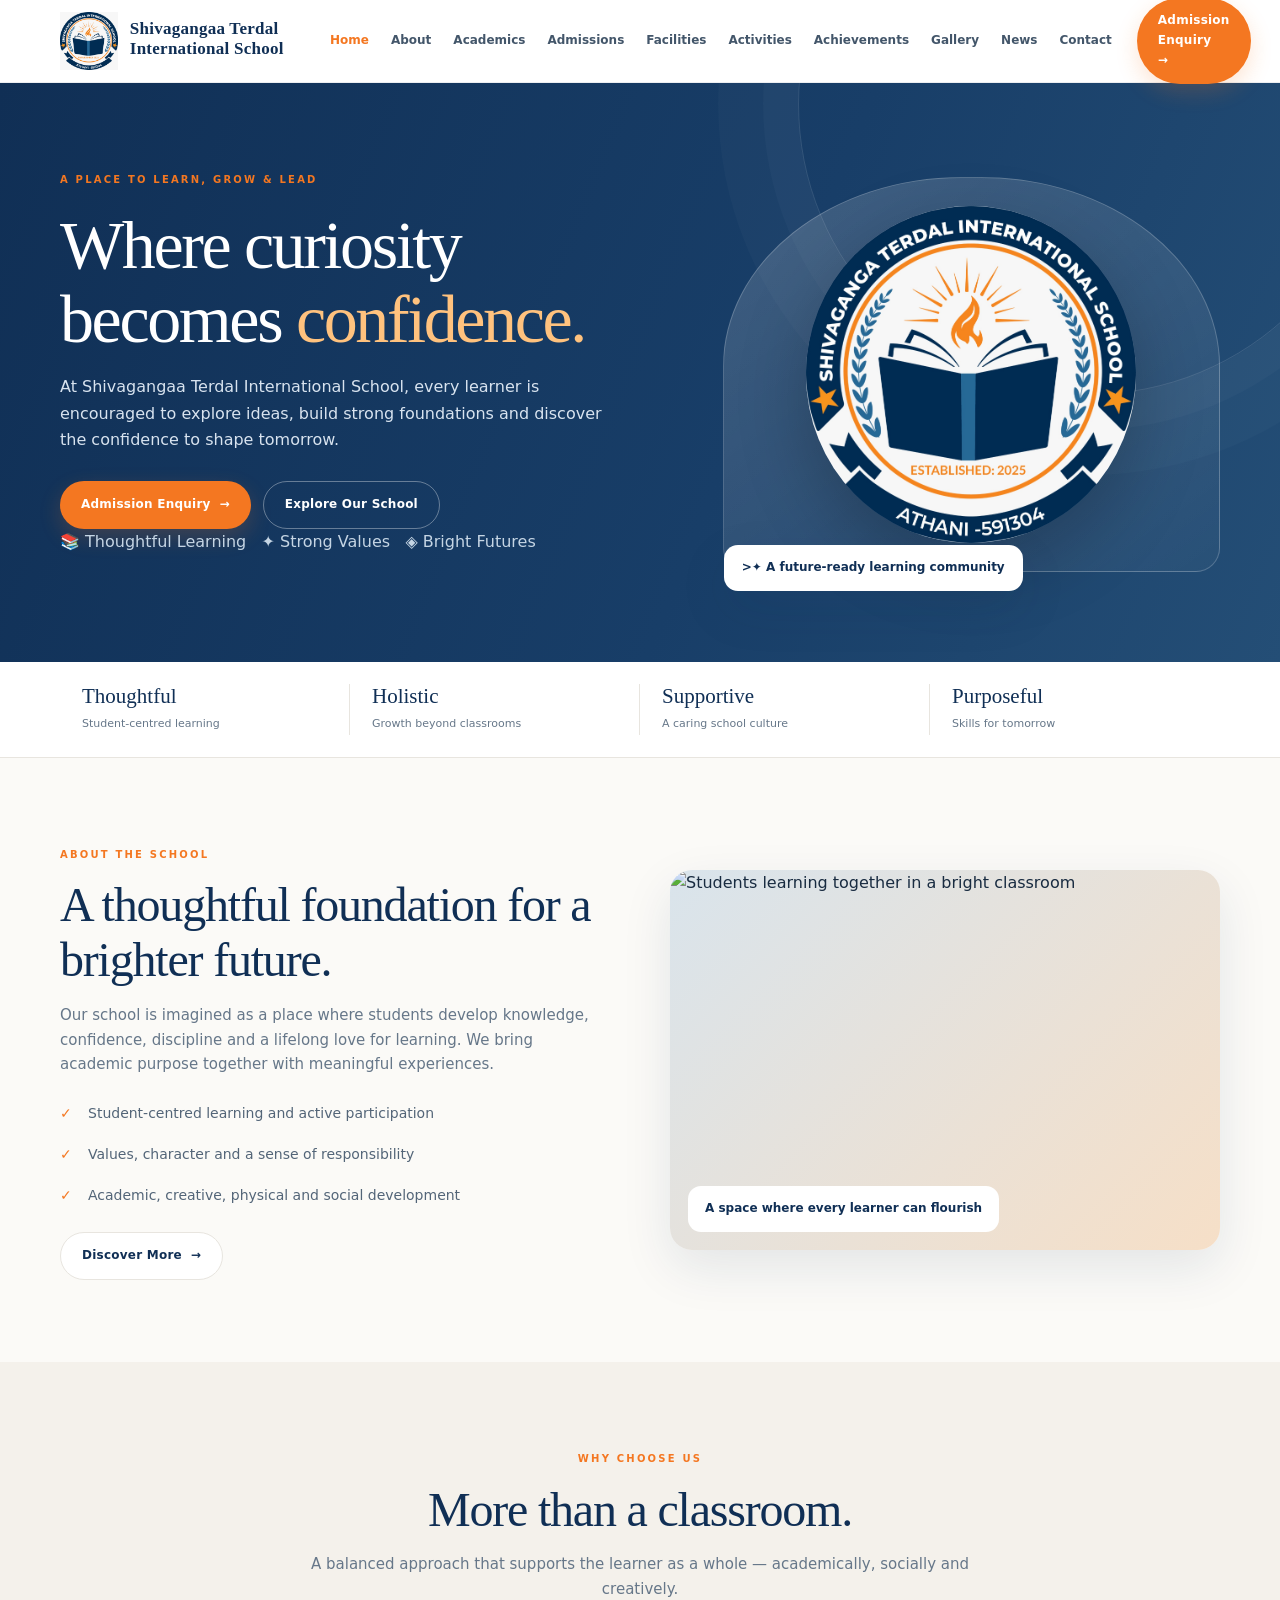
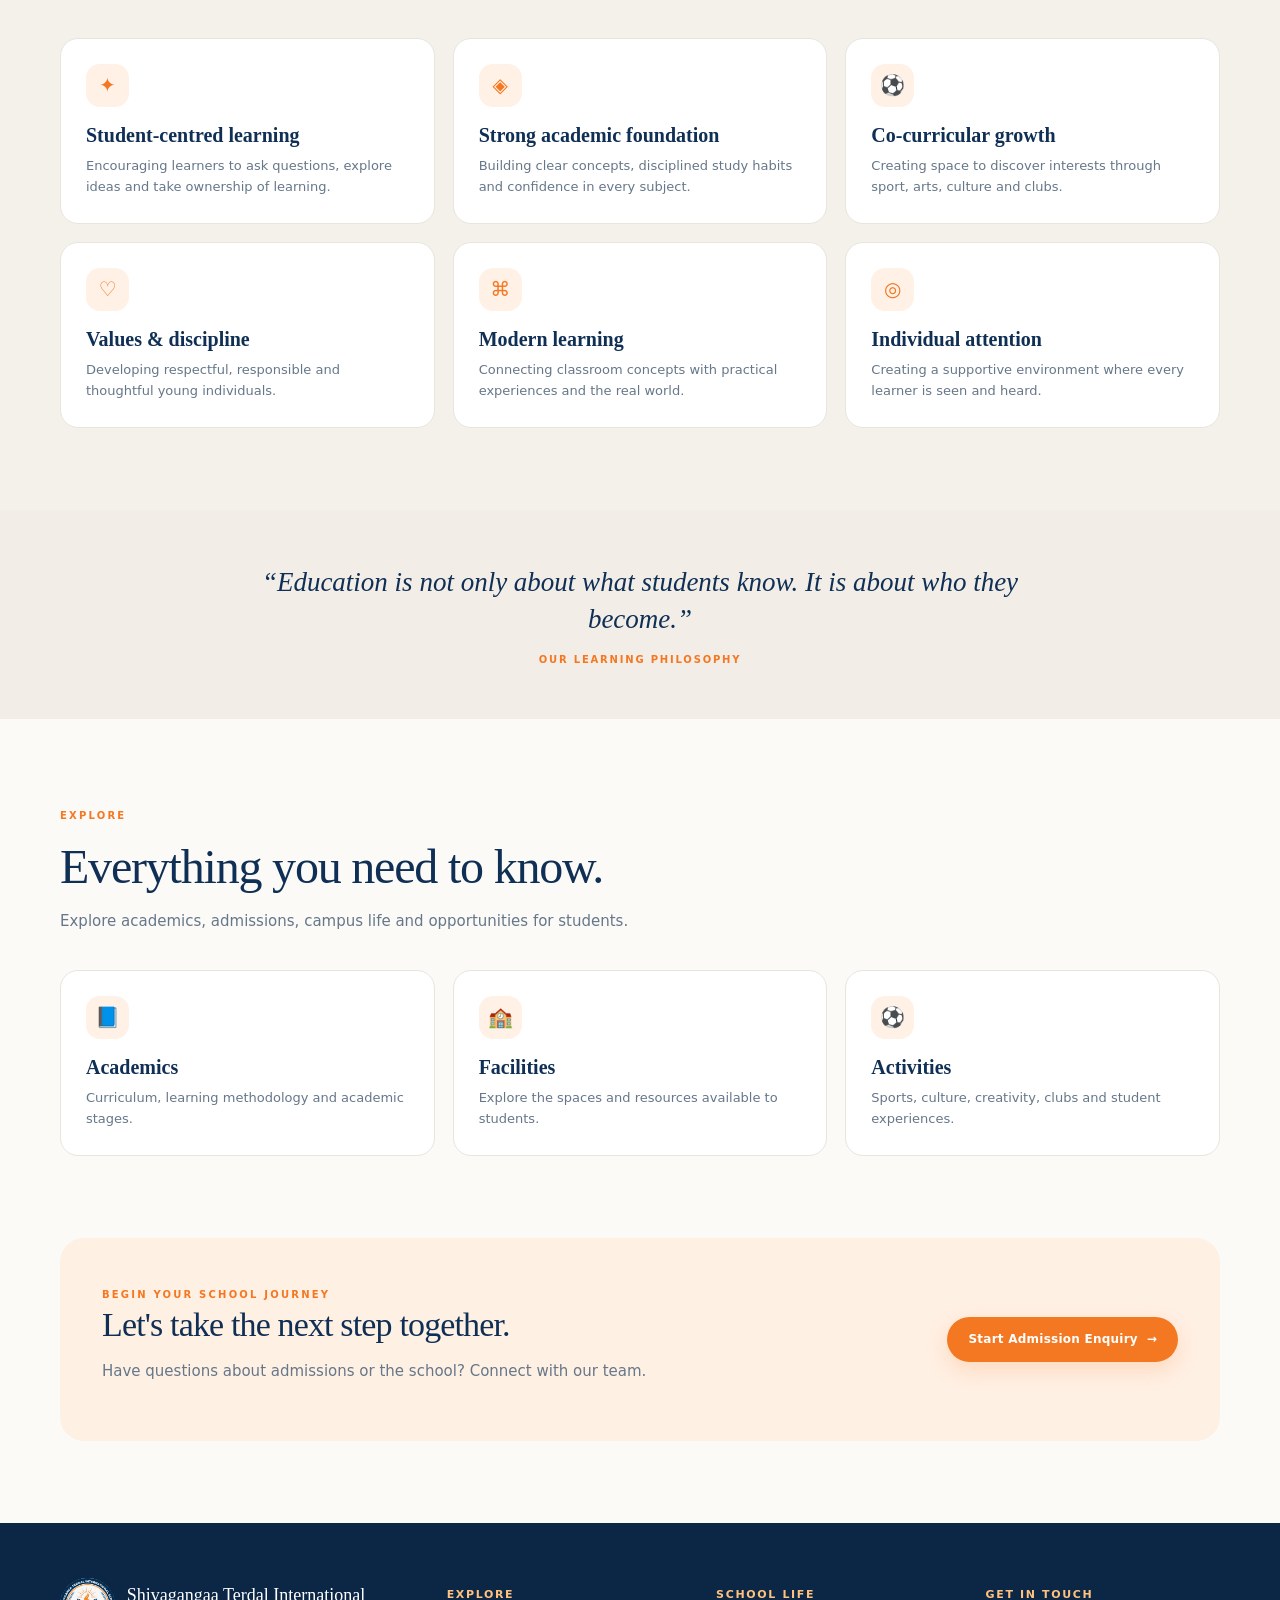
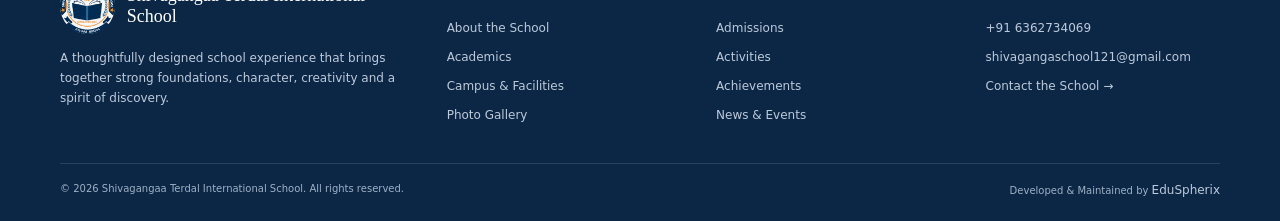
==== index.html @ 704d1383 "shivaganga terdal international school website" ====
<!doctype html>
<html lang="en">

<head>
    <meta charset="utf-8">
    <meta name="viewport" content="width=device-width, initial-scale=1">
    <meta name="theme-color" content="#102f55">
    <meta name="description"
        content="Discover Shivagangaa Terdal International School, a thoughtful learning community focused on academic foundations, values and holistic development.">
    <title>Home | Shivagangaa Terdal International School</title>
    <link rel="icon" href="assets/school-logo.png">
    <link rel="stylesheet" href="assets/styles.css">
</head>

<body>
    <div class="topbar">
        
    </div>
    <header class="site-header">
        <div class="container nav-wrap"><a class="brand" href="index.html"><img src="assets/school-logo.png"
                    alt="EduSpherix logo"><span><strong>Shivagangaa Terdal International School</strong><small></small></span></a><button class="menu-toggle" aria-label="Toggle navigation"
                aria-expanded="false">☰</button>
            <nav class="nav-links" aria-label="Main navigation"><a href="index.html">Home</a><a
                    href="about.html">About</a><a href="academics.html">Academics</a><a
                    href="admissions.html">Admissions</a><a href="facilities.html">Facilities</a><a
                    href="activities.html">Activities</a><a href="achievements.html">Achievements</a><a
                    href="gallery.html">Gallery</a><a href="news.html">News</a><a href="contact.html">Contact</a></nav>
            <a class="nav-cta" href="admissions.html">Admission Enquiry&nbsp; →</a>
        </div>
    </header>

    <main>
        <section class="hero">
            <div class="container hero-grid">
                <div><span class="eyebrow">A place to learn, grow & lead</span>
                    <h1>Where curiosity becomes <em>confidence.</em></h1>
                    <p>At Shivagangaa Terdal International School, every learner is encouraged to explore ideas, build strong
                        foundations and discover the confidence to shape tomorrow.</p>
                    <div class="hero-actions"><a class="btn" href="admissions.html">Admission Enquiry&nbsp; →</a><a
                            class="btn secondary" href="about.html">Explore Our School</a></div>
                    <p class="notice" style="color:#c5d5e4">📚 Thoughtful Learning &nbsp; ✦ Strong Values &nbsp; ◈
                        Bright Futures</p>
                </div>
                
                <div class="hero-visual"><img src="assets/school-logo.png"
                        alt="Shivagangaa Terdal International School emblem">
                    <div class="visual-tag"<small></small>>✦ A future-ready learning community</div>
                </div>
            </div>
        </section>
        <div class="trust-strip">
            <div class="container trust-grid">
                <div class="trust-item"><b>Thoughtful</b><span>Student-centred learning</span></div>
                <div class="trust-item"><b>Holistic</b><span>Growth beyond classrooms</span></div>
                <div class="trust-item"><b>Supportive</b><span>A caring school culture</span></div>
                <div class="trust-item"><b>Purposeful</b><span>Skills for tomorrow</span></div>
            </div>
        </div>
        <section class="section">
            <div class="container split">
                <div><span class="eyebrow">About the school</span>
                    <h2>A thoughtful foundation for a brighter future.</h2>
                    <p class="lead">Our school is imagined as a place where students develop knowledge, confidence,
                        discipline and a lifelong love for learning. We bring academic purpose together with meaningful
                        experiences.</p>
                    <ul class="list-check">
                        <li>Student-centred learning and active participation</li>
                        <li>Values, character and a sense of responsibility</li>
                        <li>Academic, creative, physical and social development</li>
                    </ul><a class="btn secondary" href="about.html">Discover More&nbsp; →</a>
                </div>
                <div class="photo-card"><img
                        src="https://images.unsplash.com/photo-1509062522246-3755977927d7?auto=format&fit=crop&w=1000&q=85"
                        alt="Students learning together in a bright classroom">
                    <div class="photo-caption">A space where every learner can flourish</div>
                </div>
            </div>
        </section>
        <section class="section" style="background:#f4f1eb">
            <div class="container">
                <div class="section-head center"><span class="eyebrow">Why choose us</span>
                    <h2>More than a classroom.</h2>
                    <p>A balanced approach that supports the learner as a whole — academically, socially and creatively.
                    </p>
                </div>
                <div class="feature-grid">
                    <article class="feature-card">
                        <div class="icon">✦</div>
                        <h3>Student-centred learning</h3>
                        <p>Encouraging learners to ask questions, explore ideas and take ownership of learning.</p>
                    </article>
                    <article class="feature-card">
                        <div class="icon">◈</div>
                        <h3>Strong academic foundation</h3>
                        <p>Building clear concepts, disciplined study habits and confidence in every subject.</p>
                    </article>
                    <article class="feature-card">
                        <div class="icon">⚽</div>
                        <h3>Co-curricular growth</h3>
                        <p>Creating space to discover interests through sport, arts, culture and clubs.</p>
                    </article>
                    <article class="feature-card">
                        <div class="icon">♡</div>
                        <h3>Values & discipline</h3>
                        <p>Developing respectful, responsible and thoughtful young individuals.</p>
                    </article>
                    <article class="feature-card">
                        <div class="icon">⌘</div>
                        <h3>Modern learning</h3>
                        <p>Connecting classroom concepts with practical experiences and the real world.</p>
                    </article>
                    <article class="feature-card">
                        <div class="icon">◎</div>
                        <h3>Individual attention</h3>
                        <p>Creating a supportive environment where every learner is seen and heard.</p>
                    </article>
                </div>
            </div>
        </section>
        <div class="quote-band">
            <blockquote>“Education is not only about what students know. It is about who they become.”</blockquote>
            <cite>Our learning philosophy</cite>
        </div>
        <section class="section">
            <div class="container">
                <div class="section-head"><span class="eyebrow">Explore</span>
                    <h2>Everything you need to know.</h2>
                    <p>Explore academics, admissions, campus life and opportunities for students.</p>
                </div>
                <div class="feature-grid"><a class="info-card" href="academics.html">
                        <div class="icon">📘</div>
                        <h3>Academics</h3>
                        <p>Curriculum, learning methodology and academic stages.</p>
                    </a><a class="info-card" href="facilities.html">
                        <div class="icon">🏫</div>
                        <h3>Facilities</h3>
                        <p>Explore the spaces and resources available to students.</p>
                    </a><a class="info-card" href="activities.html">
                        <div class="icon">⚽</div>
                        <h3>Activities</h3>
                        <p>Sports, culture, creativity, clubs and student experiences.</p>
                    </a></div>
            </div>
        </section>
        <section class="section" style="padding-top:0">
            <div class="container">
                <div class="cta-panel">
                    <div><span class="eyebrow">Begin your school journey</span>
                        <h2>Let's take the next step together.</h2>
                        <p class="lead">Have questions about admissions or the school? Connect with our team.</p>
                    </div><a class="btn" href="admissions.html">Start Admission Enquiry&nbsp; →</a>
                </div>
            </div>
        </section>
    </main>
    <footer class="site-footer">
        <div class="container">
            <div class="footer-grid">
                <div>
                    <div class="footer-brand"><img src="assets/school-logo.png" alt=""><strong>Shivagangaa Terdal International School</strong></div>
                    <p>A thoughtfully designed school experience that brings together strong foundations, character,
                        creativity and a spirit of discovery.</p>
                    
                </div>
                <div>
                    <h4>Explore</h4>
                    <div class="footer-links"><a href="about.html">About the School</a><a
                            href="academics.html">Academics</a><a href="facilities.html">Campus & Facilities</a><a
                            href="gallery.html">Photo Gallery</a></div>
                </div>
                <div>
                    <h4>School Life</h4>
                    <div class="footer-links"><a href="admissions.html">Admissions</a><a
                            href="activities.html">Activities</a><a href="achievements.html">Achievements</a><a
                            href="news.html">News & Events</a></div>
                </div>
                <div>
                    <h4>Get in Touch</h4>
                    <div class="footer-links"><a href="tel:6362734069">+91 6362734069</a><a
                            href="mailto:shivagangaschool121@gmail.com">shivagangaschool121@gmail.com</a><a href="contact.html">Contact the School →</a></div>
                </div>
            </div>
            <div class="copyright"><span>© <span data-year>2026</span> Shivagangaa Terdal International School. All rights
                    reserved.</span><span>
					        Developed &amp; Maintained by
					        <a href="https://eduspherix.co.in" target="_blank" class="text-decoration-none text-info fw-semibold">
					            EduSpherix
					        </a>
                        </span></div>
        </div>
    </footer><button class="back-top" aria-label="Back to top">↑</button>
    <script src="assets/script.js"></script>
</body>

</html>
---- assets/styles.css ----
:root {
    --navy: #102f55;
    --navy2: #183e68;
    --orange: #f47721;
    --gold: #e7b65d;
    --ink: #182b40;
    --muted: #667789;
    --paper: #fbfaf7;
    --line: #e8e5df;
    --white: #fff;
    --shadow: 0 18px 50px rgba(16, 47, 85, .10);
    --radius: 22px
}

* {
    box-sizing: border-box
}

html {
    scroll-behavior: smooth
}

body {
    margin: 0;
    color: var(--ink);
    font-family: Inter, ui-sans-serif, system-ui, -apple-system, "Segoe UI", sans-serif;
    background: var(--paper);
    line-height: 1.65
}

a {
    color: inherit;
    text-decoration: none
}

img {
    max-width: 100%;
    display: block
}

button,
input,
select,
textarea {
    font: inherit
}

.container {
    width: min(1160px, calc(100% - 44px));
    margin: auto
}

.topbar {
    background: var(--navy);
    color: #e9f1fa;
    font-size: 12px;
    letter-spacing: .04em
}

.topbar .container {
    display: flex;
    justify-content: space-between;
    gap: 15px;
    padding: 9px 0
}

.topbar a {
    color: #fff
}

.site-header {
    position: sticky;
    top: 0;
    z-index: 20;
    background: rgba(255, 255, 255, .96);
    backdrop-filter: blur(12px);
    border-bottom: 1px solid rgba(16, 47, 85, .08)
}

.nav-wrap {
    height: 82px;
    display: flex;
    align-items: center;
    justify-content: space-between;
    gap: 25px
}

.brand {
    display: flex;
    align-items: center;
    gap: 12px;
    min-width: 245px
}

.brand img {
    width: 59px;
    height: 59px;
    object-fit: contain
}

.brand strong {
    display: block;
    color: var(--navy);
    font-family: Georgia, serif;
    font-size: 17px;
    line-height: 1.15;
    letter-spacing: .015em
}

.brand small {
    display: block;
    color: var(--orange);
    font-size: 9px;
    font-weight: 800;
    letter-spacing: .19em;
    text-transform: uppercase;
    margin-top: 5px
}

.nav-links {
    display: flex;
    align-items: center;
    gap: 22px
}

.nav-links a {
    font-size: 12px;
    font-weight: 750;
    color: #43566a;
    transition: .2s
}

.nav-links a:hover,
.nav-links a.active {
    color: var(--orange)
}

.nav-cta,
.btn {
    display: inline-flex;
    align-items: center;
    justify-content: center;
    gap: 9px;
    border: 0;
    border-radius: 999px;
    padding: 13px 21px;
    background: var(--orange);
    color: #fff;
    font-weight: 800;
    font-size: 12px;
    letter-spacing: .02em;
    box-shadow: 0 8px 22px rgba(244, 119, 33, .2);
    transition: .2s;
    cursor: pointer
}

.nav-cta:hover,
.btn:hover {
    transform: translateY(-2px);
    background: #e86612
}

.btn.secondary {
    background: #fff;
    color: var(--navy);
    border: 1px solid var(--line);
    box-shadow: none
}

.menu-toggle {
    display: none;
    border: 1px solid var(--line);
    background: #fff;
    border-radius: 12px;
    padding: 9px 12px;
    color: var(--navy);
    font-size: 20px
}

.eyebrow {
    color: var(--orange);
    font-size: 10px;
    letter-spacing: .22em;
    text-transform: uppercase;
    font-weight: 900
}

.hero {
    position: relative;
    overflow: hidden;
    background: linear-gradient(112deg, #102f55 0%, #183e68 58%, #244e76 100%);
    color: #fff;
    padding: 82px 0 78px
}

.hero:before {
    content: "";
    position: absolute;
    width: 580px;
    height: 580px;
    border: 1px solid rgba(255, 255, 255, .12);
    border-radius: 50%;
    right: -100px;
    top: -270px;
    box-shadow: 0 0 0 35px rgba(255, 255, 255, .025), 0 0 0 80px rgba(255, 255, 255, .02)
}

.hero-grid {
    position: relative;
    display: grid;
    grid-template-columns: 1.1fr .9fr;
    align-items: center;
    gap: 55px
}

.hero h1 {
    font: 500 clamp(42px, 5.5vw, 68px)/1.08 Georgia, serif;
    letter-spacing: -.035em;
    margin: 18px 0
}

.hero h1 em {
    font-style: normal;
    color: #ffc27e
}

.hero p {
    max-width: 570px;
    color: #d8e3ef;
    font-size: 16px;
    margin: 0 0 28px
}

.hero-actions {
    display: flex;
    gap: 12px;
    flex-wrap: wrap
}

.hero .btn.secondary {
    background: transparent;
    border-color: rgba(255, 255, 255, .35);
    color: #fff
}

.hero-visual {
    position: relative;
    min-height: 370px;
    border: 1px solid rgba(255, 255, 255, .2);
    border-radius: 48% 48% 24px 24px;
    background: linear-gradient(145deg, rgba(255, 255, 255, .18), rgba(255, 255, 255, .03));
    display: flex;
    align-items: center;
    justify-content: center;
    padding: 28px
}

.hero-visual img {
    width: min(78%, 330px);
    border-radius: 50%;
    box-shadow: 0 25px 70px rgba(0, 0, 0, .22)
}

.visual-tag {
    position: absolute;
    bottom: -20px;
    left: -0px;
    background: #fff;
    color: var(--navy);
    border-radius: 14px;
    padding: 13px 18px;
    box-shadow: var(--shadow);
    font-size: 12px;
    font-weight: 800
}

.trust-strip {
    background: #fff;
    border-bottom: 1px solid var(--line)
}

.trust-grid {
    display: grid;
    grid-template-columns: repeat(4, 1fr);
    padding: 22px 0
}

.trust-item {
    padding: 0 22px;
    border-right: 1px solid var(--line)
}

.trust-item:last-child {
    border: 0
}

.trust-item b {
    display: block;
    color: var(--navy);
    font: 500 21px Georgia, serif
}

.trust-item span {
    font-size: 11px;
    color: var(--muted)
}

section.section {
    padding: 82px 0
}

.section-head {
    max-width: 700px;
    margin-bottom: 36px
}

.section-head.center {
    text-align: center;
    margin-left: auto;
    margin-right: auto
}

.section h2,
.page-hero h1 {
    font: 500 clamp(32px, 4vw, 48px)/1.14 Georgia, serif;
    color: var(--navy);
    letter-spacing: -.025em;
    margin: 12px 0
}

.section-head p,
.lead {
    color: var(--muted);
    font-size: 15px
}

.split {
    display: grid;
    grid-template-columns: 1fr 1fr;
    gap: 60px;
    align-items: center
}

.photo-card {
    min-height: 380px;
    border-radius: var(--radius);
    overflow: hidden;
    position: relative;
    background: linear-gradient(135deg, #d9e4ec, #f6dfc7);
    box-shadow: var(--shadow)
}

.photo-card img {
    width: 100%;
    height: 100%;
    min-height: 380px;
    object-fit: cover
}

.photo-caption {
    position: absolute;
    bottom: 18px;
    left: 18px;
    background: #fff;
    padding: 13px 17px;
    border-radius: 13px;
    color: var(--navy);
    font-size: 12px;
    font-weight: 800
}

.feature-grid {
    display: grid;
    grid-template-columns: repeat(3, 1fr);
    gap: 18px
}

.feature-card,
.info-card,
.news-card {
    background: #fff;
    border: 1px solid var(--line);
    border-radius: 18px;
    padding: 25px;
    transition: .25s
}

.feature-card:hover,
.info-card:hover,
.news-card:hover {
    transform: translateY(-4px);
    box-shadow: var(--shadow)
}

.icon {
    width: 43px;
    height: 43px;
    border-radius: 14px;
    background: #fff1e6;
    color: var(--orange);
    display: grid;
    place-items: center;
    font-size: 20px;
    margin-bottom: 17px
}

.feature-card h3,
.info-card h3,
.news-card h3 {
    font: 600 20px Georgia, serif;
    color: var(--navy);
    margin: 0 0 8px
}

.feature-card p,
.info-card p,
.news-card p {
    font-size: 13px;
    color: var(--muted);
    margin: 0
}

.quote-band {
    background: #f2eee7;
    padding: 54px 0;
    text-align: center
}

.quote-band blockquote {
    max-width: 800px;
    margin: 0 auto;
    color: var(--navy);
    font: italic 27px/1.4 Georgia, serif
}

.quote-band cite {
    display: block;
    margin-top: 15px;
    color: var(--orange);
    font: 800 10px system-ui;
    letter-spacing: .18em;
    text-transform: uppercase
}

.page-hero {
    background: linear-gradient(115deg, #102f55, #244e76);
    color: #fff;
    padding: 66px 0
}

.page-hero h1 {
    color: #fff;
    font-size: 48px
}

.page-hero p {
    max-width: 680px;
    color: #d9e4ef;
    margin: 12px 0 0
}

.breadcrumbs {
    font-size: 11px;
    color: #f8bd86;
    letter-spacing: .1em;
    text-transform: uppercase;
    font-weight: 800
}

.two-col {
    display: grid;
    grid-template-columns: 1fr 1fr;
    gap: 30px
}

.list-check {
    padding: 0;
    list-style: none
}

.list-check li {
    padding: 9px 0 9px 28px;
    position: relative;
    color: #536578;
    font-size: 14px
}

.list-check li:before {
    content: "✓";
    position: absolute;
    left: 0;
    color: var(--orange);
    font-weight: 900
}

.stats {
    background: var(--navy);
    color: #fff;
    padding: 40px 0
}

.stats-grid {
    display: grid;
    grid-template-columns: repeat(4, 1fr);
    text-align: center
}

.stat strong {
    font: 500 36px Georgia, serif;
    color: #ffc27e;
    display: block
}

.stat span {
    font-size: 11px;
    color: #d5e1ed
}

.timeline {
    border-left: 2px solid #f2c69f;
    padding-left: 25px
}

.timeline article {
    position: relative;
    margin: 0 0 26px
}

.timeline article:before {
    content: "";
    position: absolute;
    left: -33px;
    top: 7px;
    width: 14px;
    height: 14px;
    border-radius: 50%;
    background: var(--orange);
    border: 3px solid #fff
}

.gallery-grid {
    display: grid;
    grid-template-columns: repeat(3, 1fr);
    gap: 16px
}

.gallery-item {
    height: 225px;
    border-radius: 16px;
    overflow: hidden;
    background: #e5ebef;
    position: relative
}

.gallery-item img {
    width: 100%;
    height: 100%;
    object-fit: cover;
    transition: .4s
}

.gallery-item:hover img {
    transform: scale(1.06)
}

.gallery-item span {
    position: absolute;
    bottom: 0;
    left: 0;
    right: 0;
    padding: 35px 15px 13px;
    color: #fff;
    font-size: 12px;
    font-weight: 800;
    background: linear-gradient(transparent, rgba(5, 25, 45, .75))
}

.filters {
    display: flex;
    gap: 8px;
    flex-wrap: wrap;
    margin: 0 0 25px
}

.filter-btn {
    border: 1px solid var(--line);
    background: #fff;
    color: var(--muted);
    padding: 8px 16px;
    border-radius: 30px;
    font-size: 11px;
    font-weight: 800;
    cursor: pointer
}

.filter-btn.active {
    background: var(--navy);
    color: #fff;
    border-color: var(--navy)
}

.form-card {
    background: #fff;
    border: 1px solid var(--line);
    border-radius: 20px;
    padding: 30px;
    box-shadow: var(--shadow)
}

.form-grid {
    display: grid;
    grid-template-columns: 1fr 1fr;
    gap: 15px
}

.field {
    display: flex;
    flex-direction: column;
    gap: 6px
}

.field.full {
    grid-column: 1/-1
}

.field label {
    font-size: 11px;
    font-weight: 800;
    color: var(--navy)
}

.field input,
.field select,
.field textarea {
    width: 100%;
    border: 1px solid #dfe4e8;
    border-radius: 10px;
    padding: 12px 13px;
    background: #fff;
    color: var(--ink);
    outline: none
}

.field input:focus,
.field select:focus,
.field textarea:focus {
    border-color: var(--orange);
    box-shadow: 0 0 0 3px rgba(244, 119, 33, .1)
}

.contact-list {
    display: grid;
    gap: 17px
}

.contact-line {
    display: flex;
    gap: 14px;
    align-items: flex-start
}

.contact-line .icon {
    flex: none;
    margin: 0
}

.contact-line b {
    display: block;
    color: var(--navy);
    font-size: 13px
}

.contact-line span {
    font-size: 13px;
    color: var(--muted)
}

.faq details {
    background: #fff;
    border: 1px solid var(--line);
    border-radius: 13px;
    padding: 17px 20px;
    margin-bottom: 10px
}

.faq summary {
    cursor: pointer;
    color: var(--navy);
    font-weight: 800;
    font-size: 13px
}

.faq details p {
    color: var(--muted);
    font-size: 13px
}

.cta-panel {
    background: #fff0e4;
    border-radius: 24px;
    padding: 42px;
    display: flex;
    align-items: center;
    justify-content: space-between;
    gap: 25px
}

.cta-panel h2 {
    margin: 0;
    color: var(--navy);
    font: 500 34px Georgia, serif
}

.site-footer {
    background: #0c2746;
    color: #d5e0ec;
    padding: 55px 0 20px
}

.footer-grid {
    display: grid;
    grid-template-columns: 1.5fr 1fr 1fr 1fr;
    gap: 35px
}

.footer-brand {
    display: flex;
    align-items: center;
    gap: 12px;
    margin-bottom: 15px
}

.footer-brand img {
    width: 56px;
    height: 56px;
    border-radius: 50%
}

.footer-brand strong {
    font: 500 18px Georgia, serif;
    color: #fff
}

.site-footer p,
.site-footer a {
    font-size: 12px;
    color: #bdcada
}

.site-footer h4 {
    font-size: 11px;
    letter-spacing: .15em;
    text-transform: uppercase;
    color: #ffc27e;
    margin: 8px 0 15px
}

.footer-links {
    display: grid;
    gap: 9px
}

.copyright {
    border-top: 1px solid rgba(255, 255, 255, .12);
    margin-top: 38px;
    padding-top: 17px;
    display: flex;
    justify-content: space-between;
    gap: 12px;
    font-size: 10px;
    color: #9fb1c4
}

.notice {
    font-size: 11px;
    color: #8a98a6;
    margin-top: 14px
}

.back-top {
    position: fixed;
    right: 20px;
    bottom: 20px;
    background: var(--orange);
    color: white;
    border: 0;
    border-radius: 50%;
    width: 43px;
    height: 43px;
    display: none;
    cursor: pointer;
    box-shadow: var(--shadow)
}

.back-top.show {
    display: block
}

@media(max-width:980px) {
    .nav-links {
        gap: 12px
    }

    .nav-links a {
        font-size: 11px
    }

    .brand {
        min-width: auto
    }

    .nav-cta {
        display: none
    }

    .hero-grid {
        gap: 25px
    }

    .footer-grid {
        grid-template-columns: 1.3fr 1fr 1fr
    }

    .footer-grid>div:last-child {
        display: none
    }
}

@media(max-width:760px) {
    .container {
        width: min(100% - 32px, 600px)
    }

    .topbar .container {
        justify-content: center
    }

    .topbar .container span:last-child {
        display: none
    }

    .nav-wrap {
        height: 72px
    }

    .brand img {
        width: 50px;
        height: 50px
    }

    .brand strong {
        font-size: 14px
    }

    .menu-toggle {
        display: block
    }

    .nav-links {
        display: none;
        position: absolute;
        left: 0;
        right: 0;
        top: 72px;
        background: #fff;
        padding: 18px 24px 24px;
        border-bottom: 1px solid var(--line);
        box-shadow: var(--shadow);
        flex-direction: column;
        align-items: stretch
    }

    .nav-links.open {
        display: flex
    }

    .nav-links a {
        font-size: 13px;
        padding: 7px 0
    }

    .hero {
        padding: 58px 0
    }

    .hero-grid,
    .split,
    .two-col {
        grid-template-columns: 1fr
    }

    .hero-visual {
        min-height: 270px;
        max-width: 440px;
        margin: 15px auto 0;
        width: 100%
    }

    .hero h1 {
        font-size: 46px
    }

    .trust-grid {
        grid-template-columns: 1fr 1fr;
        row-gap: 18px
    }

    .trust-item:nth-child(2) {
        border: 0
    }

    .trust-item {
        padding: 0 12px
    }

    .section {
        padding: 60px 0 !important
    }

    .feature-grid {
        grid-template-columns: 1fr 1fr
    }

    .gallery-grid {
        grid-template-columns: 1fr 1fr
    }

    .stats-grid {
        grid-template-columns: 1fr 1fr;
        gap: 25px
    }

    .footer-grid {
        grid-template-columns: 1fr 1fr
    }

    .footer-grid>div:last-child {
        display: block
    }

    .cta-panel {
        display: block;
        padding: 30px
    }

    .cta-panel .btn {
        margin-top: 18px
    }

    .page-hero {
        padding: 50px 0
    }

    .page-hero h1 {
        font-size: 40px
    }
}

@media(max-width:480px) {

    .feature-grid,
    .gallery-grid,
    .form-grid,
    .footer-grid {
        grid-template-columns: 1fr
    }

    .gallery-item {
        height: 210px
    }

    .hero h1 {
        font-size: 40px
    }

    .trust-item b {
        font-size: 18px
    }

    .form-card {
        padding: 20px
    }

    .quote-band blockquote {
        font-size: 22px
    }

    .copyright {
        display: block
    }

    .copyright span {
        display: block;
        margin-top: 7px
    }
}
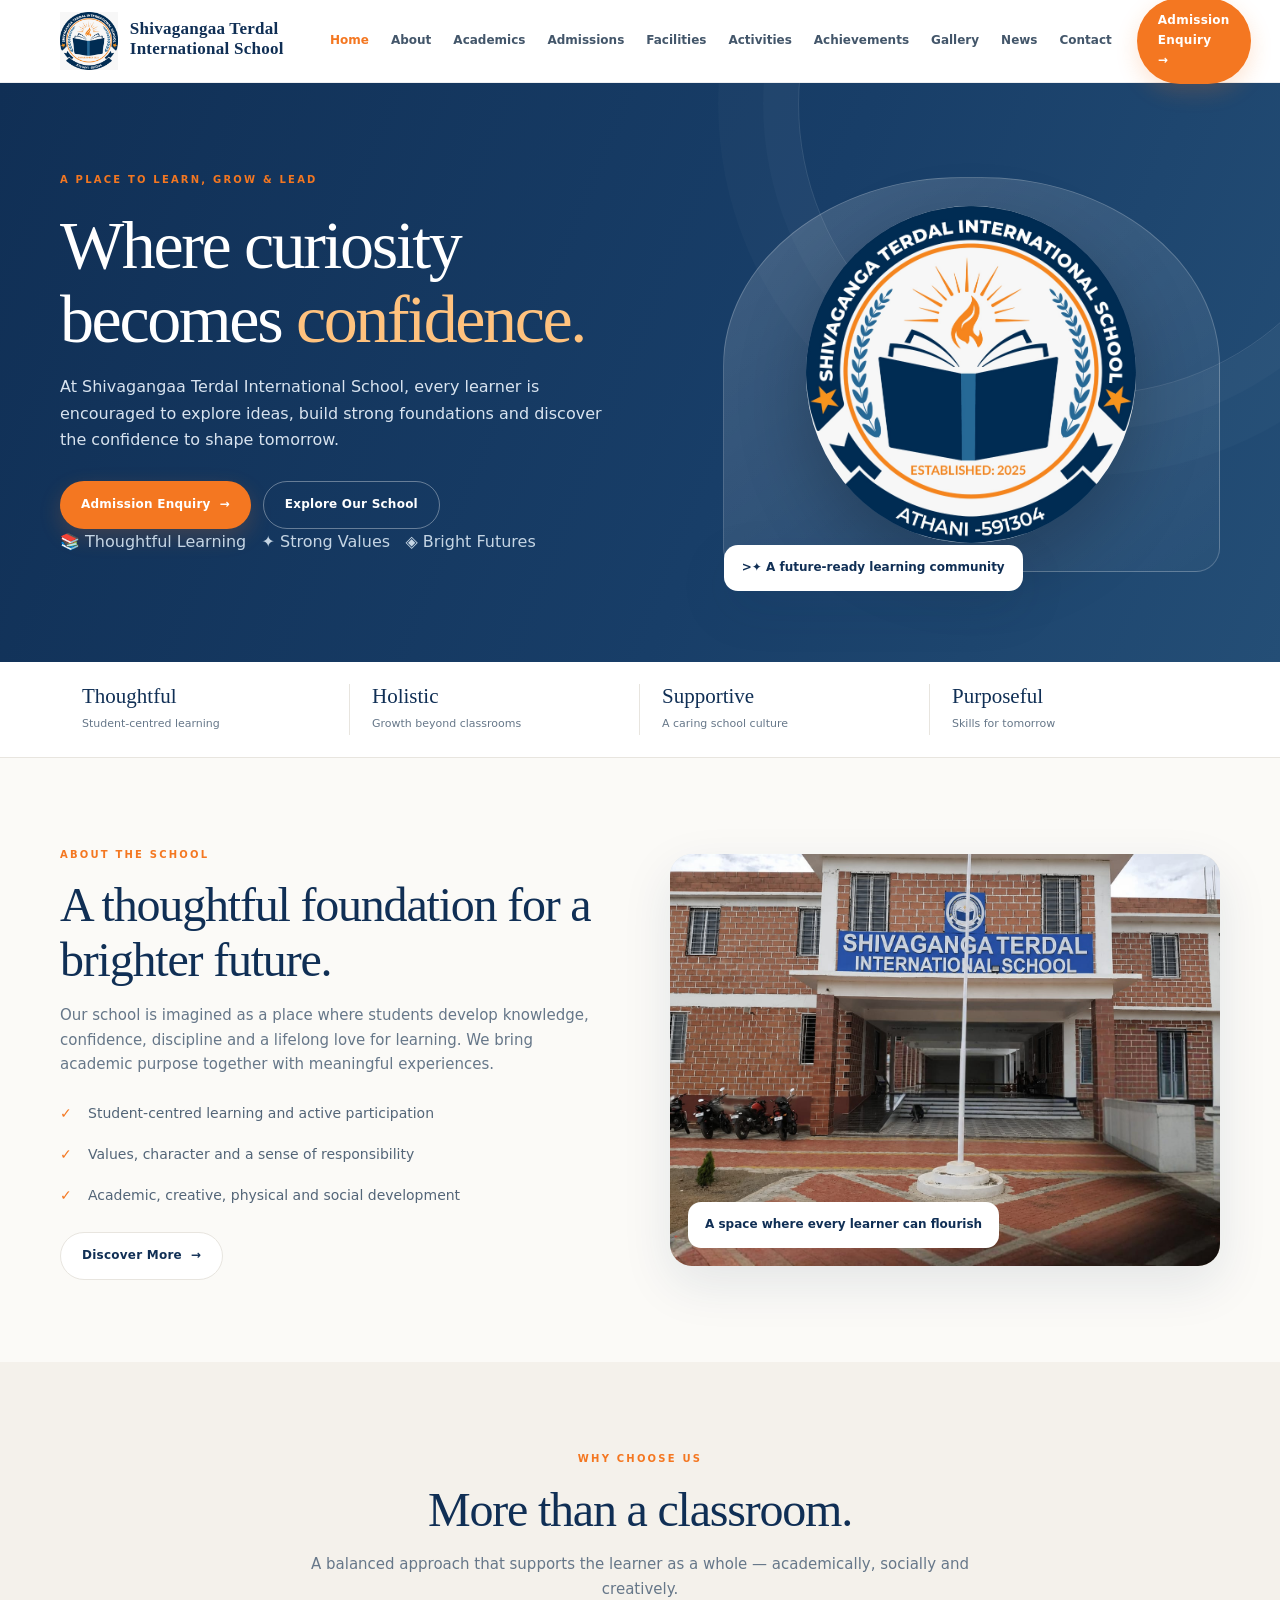
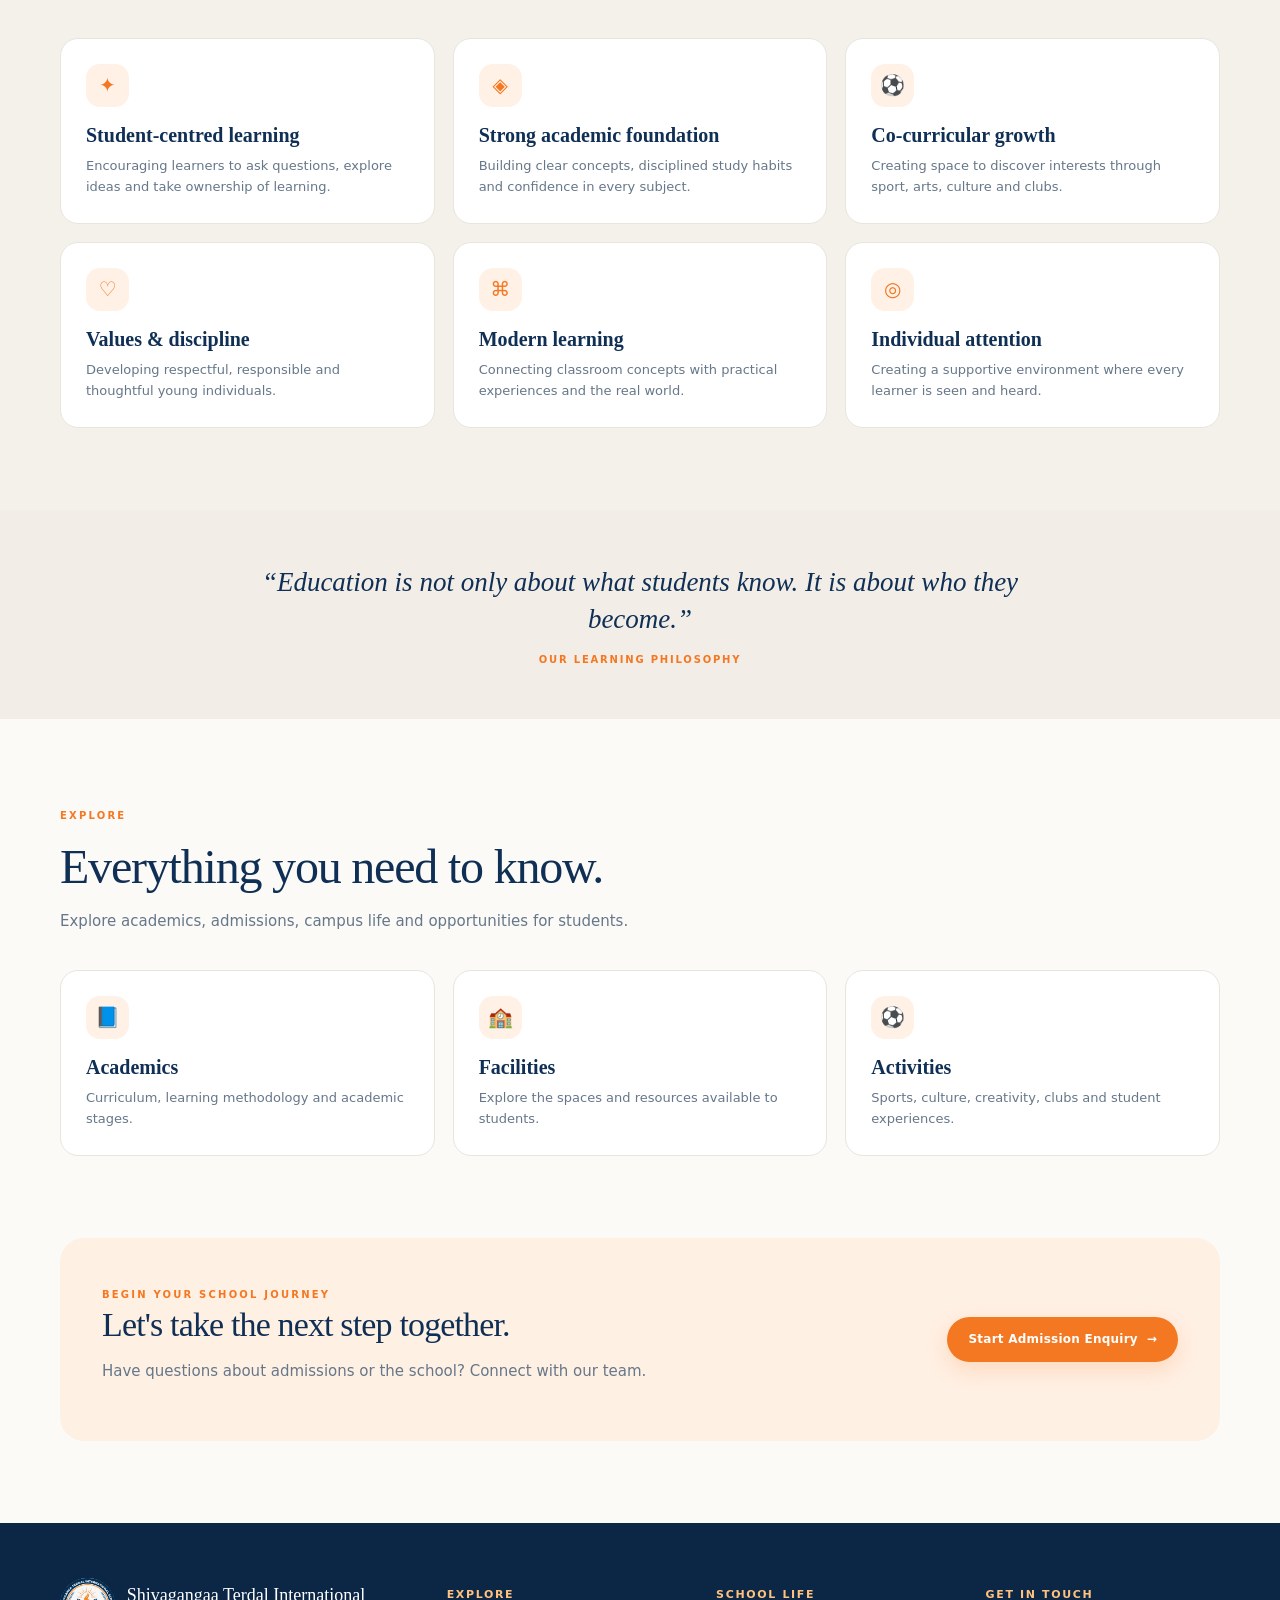
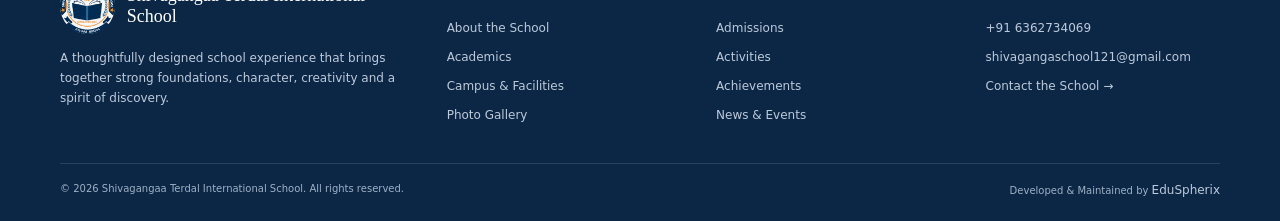
==== commit 7ee2b35b: "yup" ====
--- a/index.html
+++ b/index.html
@@ -70,7 +70,7 @@
                     </ul><a class="btn secondary" href="about.html">Discover More&nbsp; →</a>
                 </div>
                 <div class="photo-card"><img
-                        src="https://images.unsplash.com/photo-1509062522246-3755977927d7?auto=format&fit=crop&w=1000&q=85"
+                        src="assets/campus1.jpeg"
                         alt="Students learning together in a bright classroom">
                     <div class="photo-caption">A space where every learner can flourish</div>
                 </div>
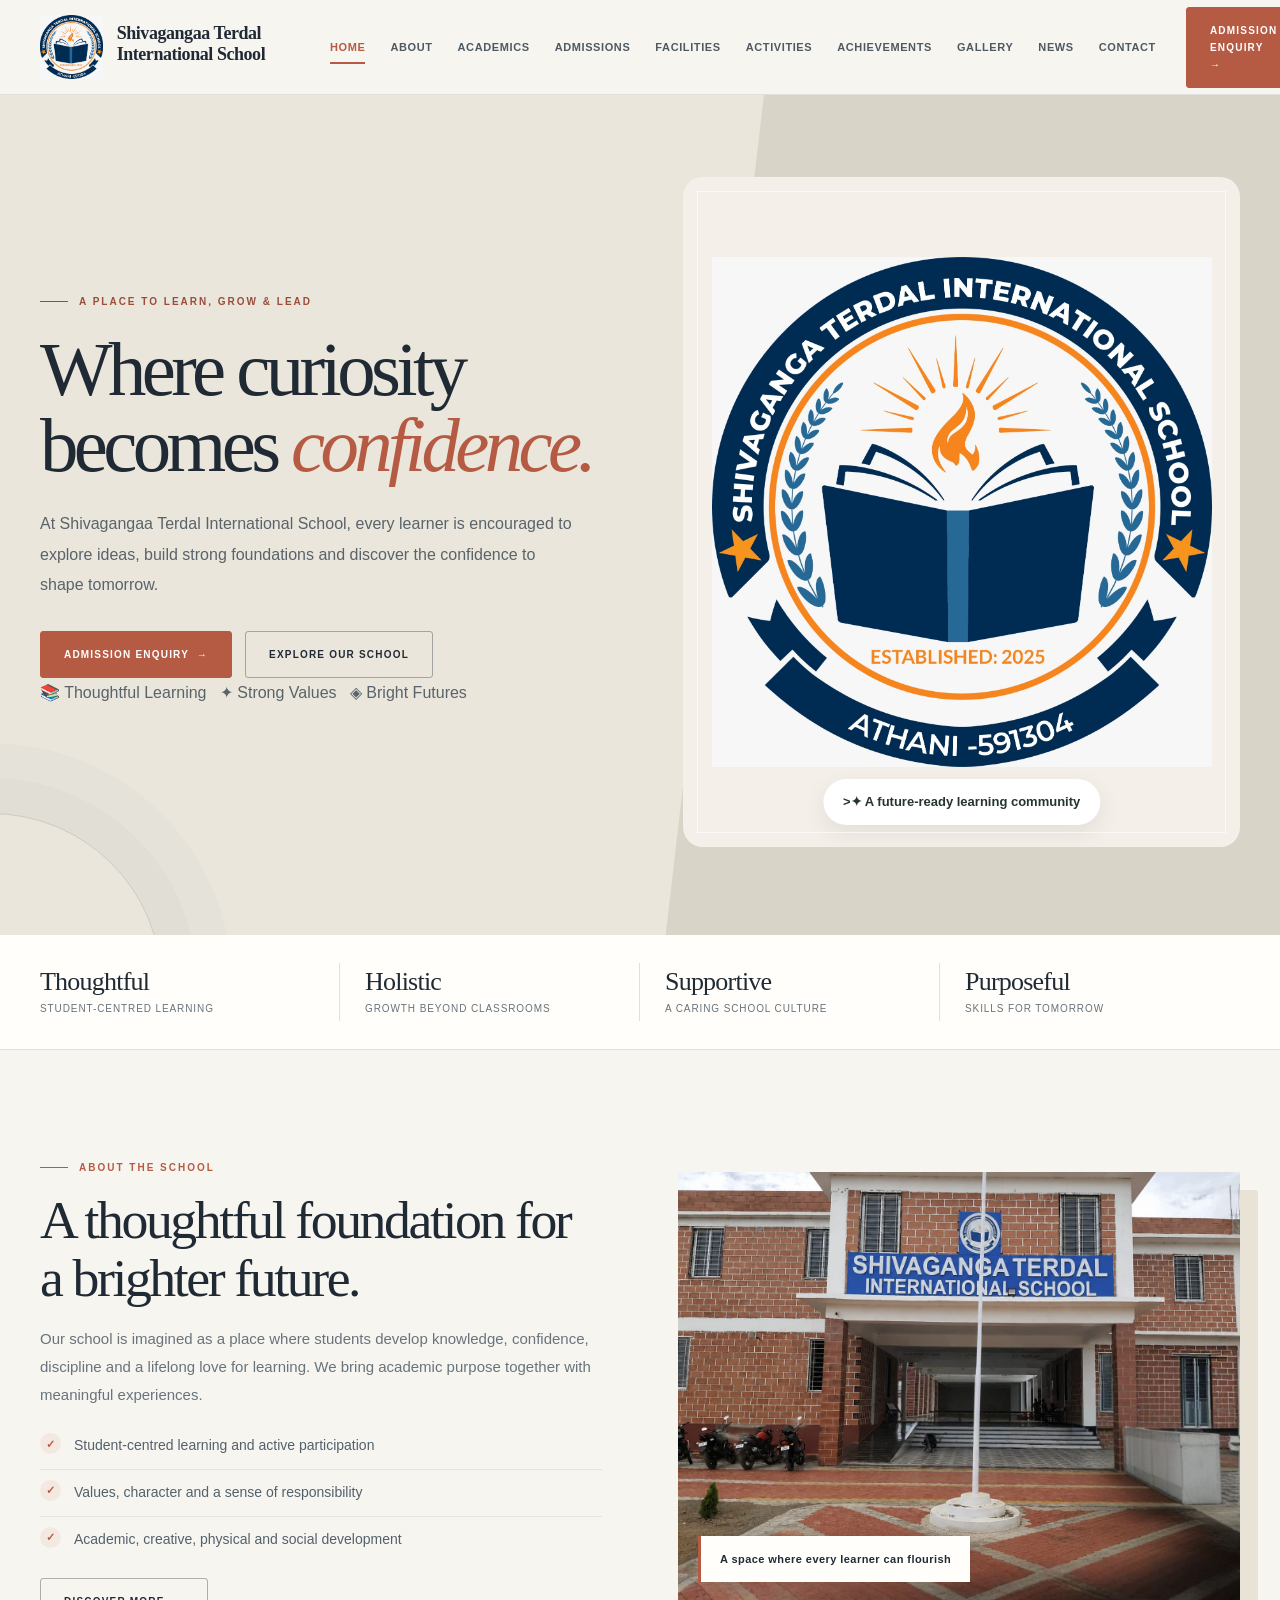
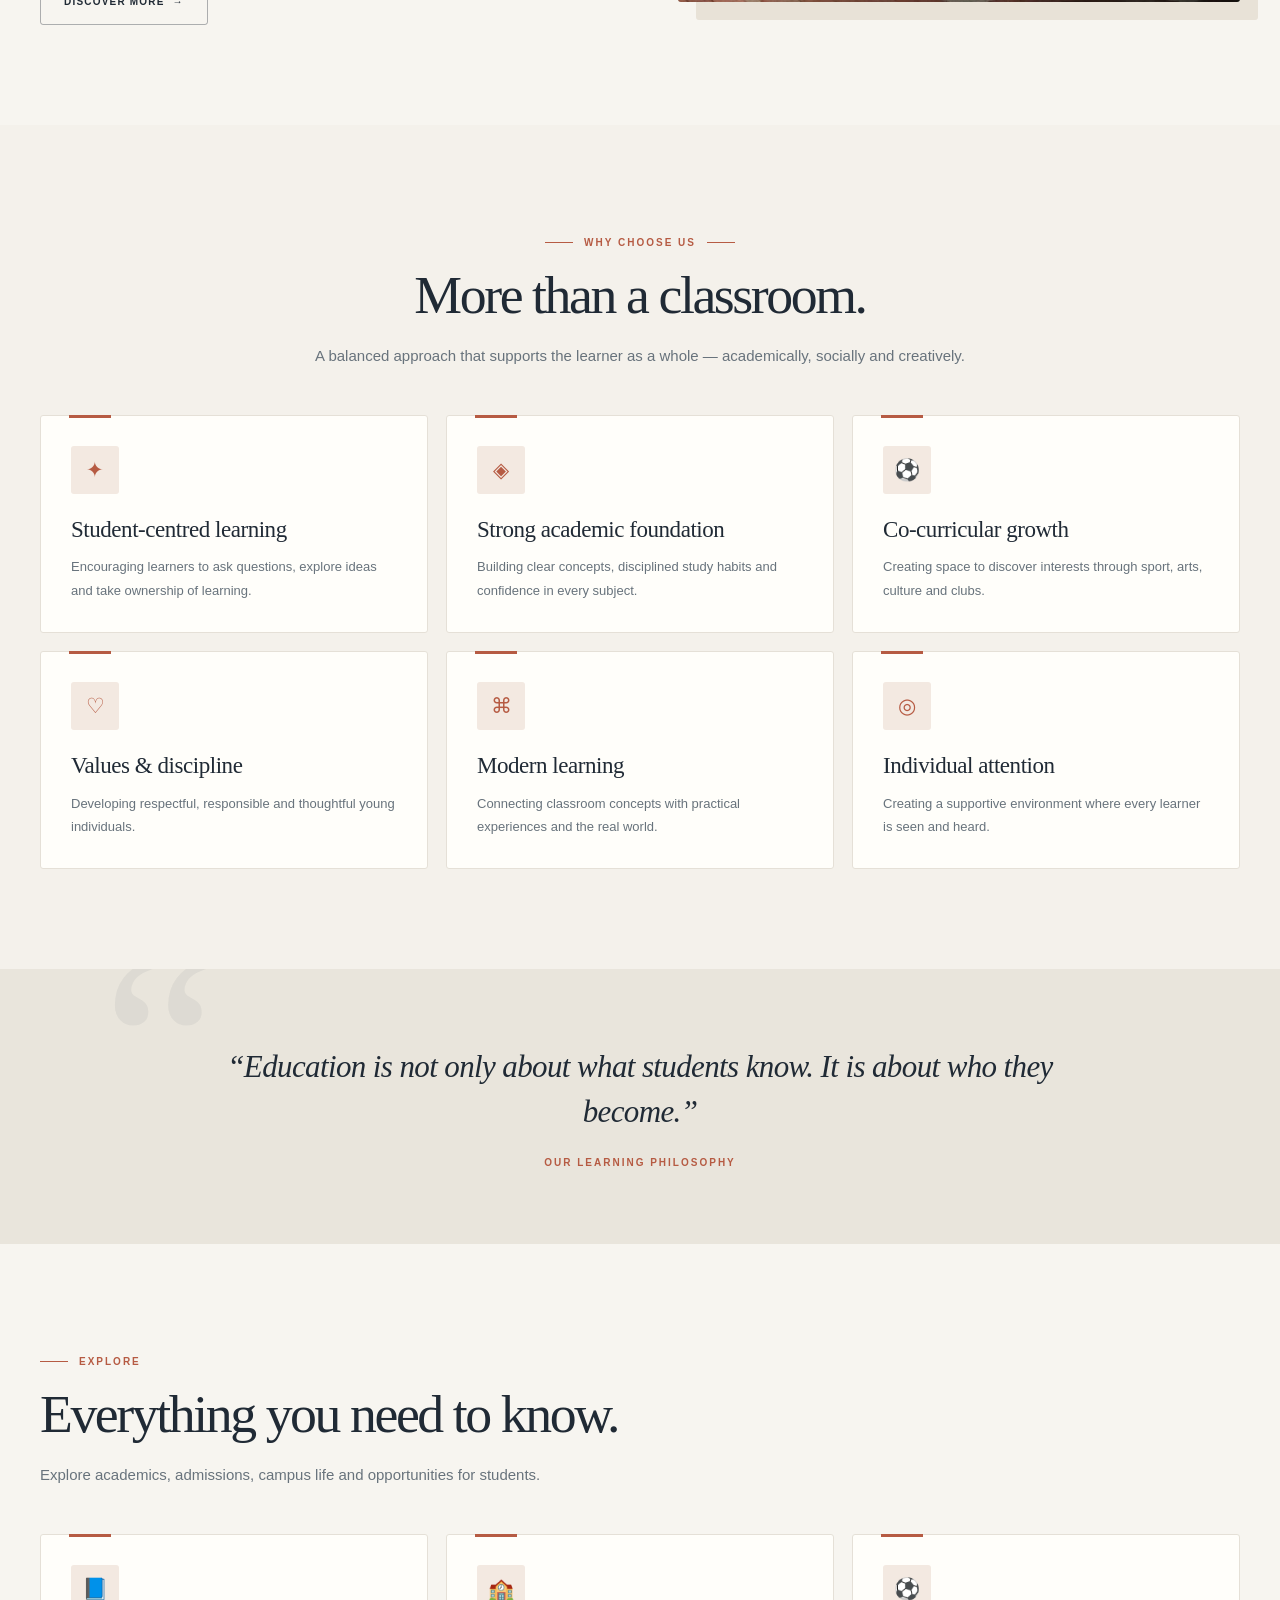
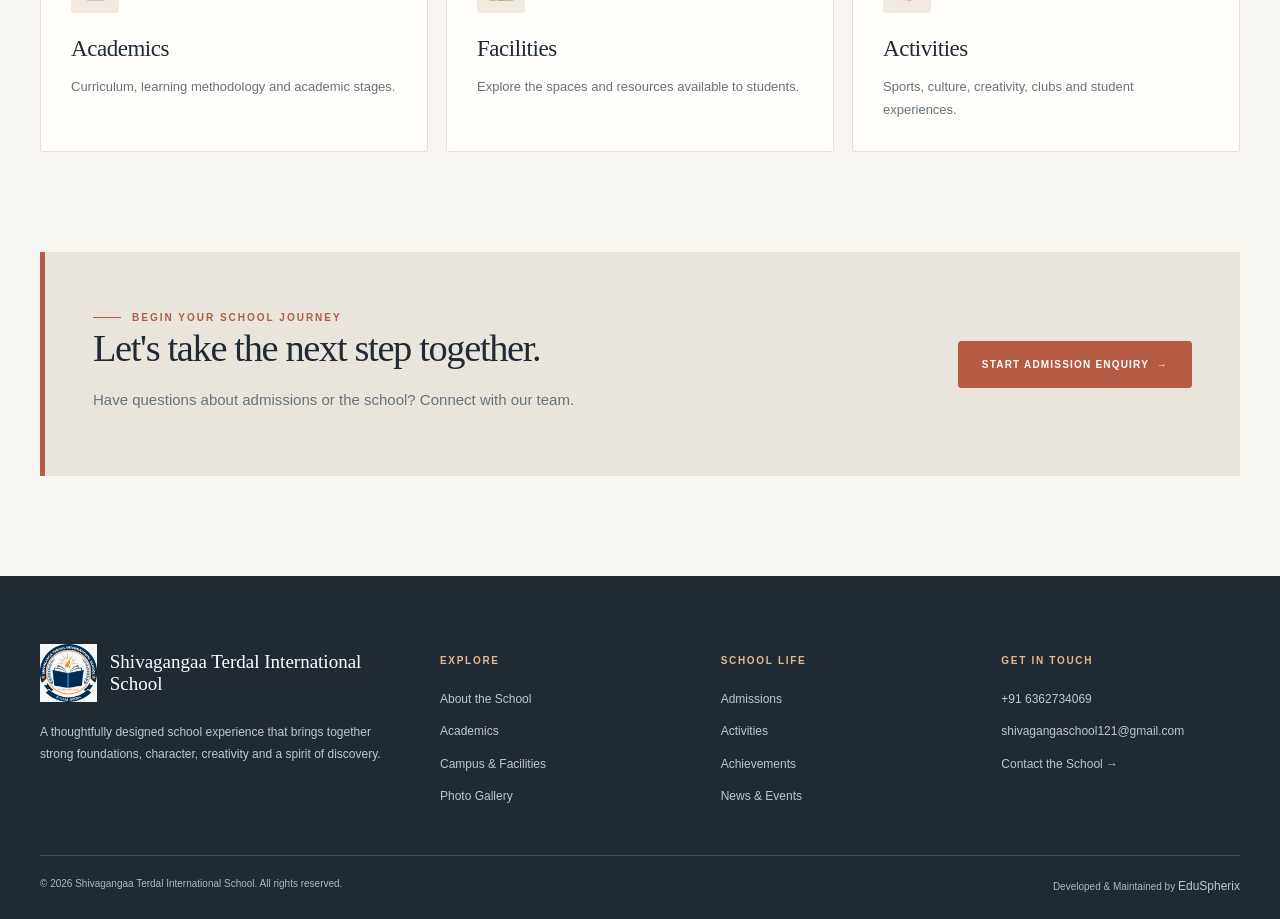
==== commit 84f480da: "done for testing" ====
--- a/index.html
+++ b/index.html
@@ -38,7 +38,7 @@
                         foundations and discover the confidence to shape tomorrow.</p>
                     <div class="hero-actions"><a class="btn" href="admissions.html">Admission Enquiry&nbsp; →</a><a
                             class="btn secondary" href="about.html">Explore Our School</a></div>
-                    <p class="notice" style="color:#c5d5e4">📚 Thoughtful Learning &nbsp; ✦ Strong Values &nbsp; ◈
+                    <p class="notice" style="color:#59636a">📚 Thoughtful Learning &nbsp; ✦ Strong Values &nbsp; ◈
                         Bright Futures</p>
                 </div>
                 
--- a/assets/styles.css
+++ b/assets/styles.css
@@ -1,110 +1,160 @@
+/* =========================================================
+   SHIVAGANGA TERDAL INTERNATIONAL SCHOOL
+   Complete visual redesign — Editorial / Modern Academy
+   Replaces the previous theme rather than layering over it.
+   Existing HTML class names and interactions are preserved.
+   ========================================================= */
+
+/* ---------- Design tokens ---------- */
 :root {
-    --navy: #102f55;
-    --navy2: #183e68;
-    --orange: #f47721;
-    --gold: #e7b65d;
-    --ink: #182b40;
-    --muted: #667789;
-    --paper: #fbfaf7;
-    --line: #e8e5df;
-    --white: #fff;
-    --shadow: 0 18px 50px rgba(16, 47, 85, .10);
-    --radius: 22px
+    --navy: #202a35;
+    --navy2: #344454;
+    --orange: #b65b43;
+    --gold: #d8a66b;
+    --ink: #25313b;
+    --muted: #68737c;
+    --paper: #f7f5f0;
+    --line: #e5e0d7;
+    --white: #ffffff;
+    --shadow: 0 22px 60px rgba(32, 42, 53, .09);
+    --radius: 8px;
+    --surface: #fffefa;
+    --surface-soft: #efede6;
+    --accent-soft: #f5e9e2;
+    --display-font: Georgia, "Times New Roman", serif;
+    --body-font: Inter, "Segoe UI", Arial, sans-serif;
 }
 
 * {
-    box-sizing: border-box
+    box-sizing: border-box;
 }
 
 html {
-    scroll-behavior: smooth
+    scroll-behavior: smooth;
+    scroll-padding-top: 100px;
 }
 
 body {
     margin: 0;
     color: var(--ink);
-    font-family: Inter, ui-sans-serif, system-ui, -apple-system, "Segoe UI", sans-serif;
+    font-family: var(--body-font);
     background: var(--paper);
-    line-height: 1.65
+    line-height: 1.7;
+    font-size: 15px;
+    -webkit-font-smoothing: antialiased;
+    text-rendering: optimizeLegibility;
+}
+
+::selection {
+    color: #fff;
+    background: var(--orange);
 }
 
 a {
     color: inherit;
-    text-decoration: none
+    text-decoration: none;
 }
 
 img {
     max-width: 100%;
-    display: block
+    display: block;
 }
 
 button,
 input,
 select,
 textarea {
-    font: inherit
+    font: inherit;
+}
+
+button,
+a,
+input,
+select,
+textarea,
+summary {
+    -webkit-tap-highlight-color: transparent;
+}
+
+a:focus-visible,
+button:focus-visible,
+input:focus-visible,
+select:focus-visible,
+textarea:focus-visible,
+summary:focus-visible {
+    outline: 3px solid rgba(182, 91, 67, .4);
+    outline-offset: 3px;
 }
 
 .container {
-    width: min(1160px, calc(100% - 44px));
-    margin: auto
-}
-
+    width: min(1200px, calc(100% - 56px));
+    margin: 0 auto;
+}
+
+/* ---------- Top information strip ---------- */
 .topbar {
-    background: var(--navy);
-    color: #e9f1fa;
-    font-size: 12px;
-    letter-spacing: .04em
+    background: #202a35;
+    color: #e8e5df;
+    font-size: 11px;
+    letter-spacing: .045em;
 }
 
 .topbar .container {
     display: flex;
     justify-content: space-between;
+    align-items: center;
     gap: 15px;
-    padding: 9px 0
+    padding: 9px 0;
 }
 
 .topbar a {
-    color: #fff
-}
-
+    color: #fff;
+    transition: color .2s ease;
+}
+
+.topbar a:hover {
+    color: #e4b98e;
+}
+
+/* ---------- Header and navigation ---------- */
 .site-header {
     position: sticky;
     top: 0;
     z-index: 20;
-    background: rgba(255, 255, 255, .96);
-    backdrop-filter: blur(12px);
-    border-bottom: 1px solid rgba(16, 47, 85, .08)
+    background: rgba(247, 245, 240, .96);
+    backdrop-filter: blur(16px);
+    border-bottom: 1px solid rgba(32, 42, 53, .10);
 }
 
 .nav-wrap {
-    height: 82px;
+    min-height: 94px;
     display: flex;
     align-items: center;
     justify-content: space-between;
-    gap: 25px
+    gap: 30px;
 }
 
 .brand {
     display: flex;
     align-items: center;
-    gap: 12px;
-    min-width: 245px
+    gap: 14px;
+    min-width: 260px;
 }
 
 .brand img {
-    width: 59px;
-    height: 59px;
-    object-fit: contain
+    width: 64px;
+    height: 64px;
+    object-fit: contain;
 }
 
 .brand strong {
     display: block;
     color: var(--navy);
-    font-family: Georgia, serif;
-    font-size: 17px;
-    line-height: 1.15;
-    letter-spacing: .015em
+    font-family: var(--display-font);
+    font-size: 18px;
+    line-height: 1.12;
+    font-weight: 600;
+    letter-spacing: -.025em;
 }
 
 .brand small {
@@ -112,27 +162,47 @@
     color: var(--orange);
     font-size: 9px;
     font-weight: 800;
-    letter-spacing: .19em;
+    letter-spacing: .2em;
     text-transform: uppercase;
-    margin-top: 5px
+    margin-top: 7px;
 }
 
 .nav-links {
     display: flex;
     align-items: center;
-    gap: 22px
+    gap: 25px;
 }
 
 .nav-links a {
-    font-size: 12px;
-    font-weight: 750;
-    color: #43566a;
-    transition: .2s
+    position: relative;
+    color: #4e5962;
+    font-size: 11px;
+    font-weight: 800;
+    letter-spacing: .055em;
+    text-transform: uppercase;
+    padding: 12px 0;
+    transition: color .2s ease;
+}
+
+.nav-links a::after {
+    content: "";
+    position: absolute;
+    left: 0;
+    right: 100%;
+    bottom: 4px;
+    height: 2px;
+    background: var(--orange);
+    transition: right .25s ease;
 }
 
 .nav-links a:hover,
 .nav-links a.active {
-    color: var(--orange)
+    color: var(--orange);
+}
+
+.nav-links a:hover::after,
+.nav-links a.active::after {
+    right: 0;
 }
 
 .nav-cta,
@@ -140,720 +210,1033 @@
     display: inline-flex;
     align-items: center;
     justify-content: center;
-    gap: 9px;
-    border: 0;
-    border-radius: 999px;
-    padding: 13px 21px;
+    gap: 10px;
+    border: 1px solid var(--orange);
+    border-radius: 3px;
+    padding: 14px 23px;
     background: var(--orange);
     color: #fff;
     font-weight: 800;
-    font-size: 12px;
-    letter-spacing: .02em;
-    box-shadow: 0 8px 22px rgba(244, 119, 33, .2);
-    transition: .2s;
-    cursor: pointer
+    font-size: 10px;
+    letter-spacing: .12em;
+    text-transform: uppercase;
+    box-shadow: none;
+    transition: background .2s ease, color .2s ease, transform .2s ease;
+    cursor: pointer;
 }
 
 .nav-cta:hover,
 .btn:hover {
     transform: translateY(-2px);
-    background: #e86612
+    background: #984832;
+    border-color: #984832;
 }
 
 .btn.secondary {
-    background: #fff;
+    background: transparent;
     color: var(--navy);
-    border: 1px solid var(--line);
-    box-shadow: none
+    border: 1px solid rgba(32, 42, 53, .35);
+    box-shadow: none;
+}
+
+.btn.secondary:hover {
+    background: var(--navy);
+    border-color: var(--navy);
+    color: #fff;
 }
 
 .menu-toggle {
     display: none;
     border: 1px solid var(--line);
-    background: #fff;
-    border-radius: 12px;
-    padding: 9px 12px;
+    background: var(--surface);
+    border-radius: 3px;
+    padding: 8px 12px;
     color: var(--navy);
-    font-size: 20px
-}
-
+    font-size: 21px;
+    cursor: pointer;
+}
+
+/* ---------- Typography and section labels ---------- */
 .eyebrow {
+    display: inline-flex;
+    align-items: center;
+    gap: 11px;
     color: var(--orange);
     font-size: 10px;
-    letter-spacing: .22em;
+    letter-spacing: .2em;
     text-transform: uppercase;
-    font-weight: 900
-}
-
+    font-weight: 900;
+}
+
+.eyebrow::before {
+    content: "";
+    width: 28px;
+    height: 1px;
+    background: currentColor;
+}
+
+.section h2,
+.page-hero h1 {
+    font-family: var(--display-font);
+    font-weight: 500;
+    font-size: clamp(34px, 4.2vw, 54px);
+    line-height: 1.08;
+    color: var(--navy);
+    letter-spacing: -.045em;
+    margin: 15px 0 18px;
+}
+
+.section-head p,
+.lead {
+    color: var(--muted);
+    font-size: 15px;
+    line-height: 1.85;
+}
+
+/* ---------- Homepage hero: editorial split layout ---------- */
 .hero {
     position: relative;
     overflow: hidden;
-    background: linear-gradient(112deg, #102f55 0%, #183e68 58%, #244e76 100%);
-    color: #fff;
-    padding: 82px 0 78px
-}
-
-.hero:before {
+    background: #eae6dc;
+    color: var(--navy);
+    padding: 82px 0 88px;
+    isolation: isolate;
+}
+
+element.style {
+    color: #1576d1;
+}
+.hero::before {
     content: "";
     position: absolute;
-    width: 580px;
-    height: 580px;
-    border: 1px solid rgba(255, 255, 255, .12);
+    z-index: -1;
+    width: 48%;
+    height: 100%;
+    right: 0;
+    top: 0;
+    background: #d9d4c8;
+    clip-path: polygon(16% 0, 100% 0, 100% 100%, 0 100%);
+}
+
+.hero::after {
+    content: "";
+    position: absolute;
+    z-index: -1;
+    width: 340px;
+    height: 340px;
+    left: -180px;
+    bottom: -220px;
+    border: 1px solid rgba(32, 42, 53, .15);
     border-radius: 50%;
-    right: -100px;
-    top: -270px;
-    box-shadow: 0 0 0 35px rgba(255, 255, 255, .025), 0 0 0 80px rgba(255, 255, 255, .02)
+    box-shadow: 0 0 0 35px rgba(32, 42, 53, .025), 0 0 0 70px rgba(32, 42, 53, .02);
 }
 
 .hero-grid {
     position: relative;
     display: grid;
-    grid-template-columns: 1.1fr .9fr;
+    grid-template-columns: 1.02fr .98fr;
     align-items: center;
-    gap: 55px
+    gap: 64px;
+}
+
+.hero .eyebrow {
+    color: #9b4d3a;
 }
 
 .hero h1 {
-    font: 500 clamp(42px, 5.5vw, 68px)/1.08 Georgia, serif;
-    letter-spacing: -.035em;
-    margin: 18px 0
+    max-width: 650px;
+    font: 500 clamp(46px, 6vw, 78px)/.99 var(--display-font);
+    letter-spacing: -.06em;
+    margin: 22px 0 25px;
+    color: #202a35;
 }
 
 .hero h1 em {
-    font-style: normal;
-    color: #ffc27e
+    color: var(--orange);
+    font-style: italic;
 }
 
 .hero p {
-    max-width: 570px;
-    color: #d8e3ef;
+    max-width: 540px;
+    color: #59636a;
     font-size: 16px;
-    margin: 0 0 28px
+    line-height: 1.9;
+    margin: 0 0 31px;
 }
 
 .hero-actions {
     display: flex;
-    gap: 12px;
-    flex-wrap: wrap
+    gap: 13px;
+    flex-wrap: wrap;
 }
 
 .hero .btn.secondary {
-    background: transparent;
-    border-color: rgba(255, 255, 255, .35);
-    color: #fff
+    border-color: rgba(32, 42, 53, .35);
+    color: var(--navy);
+}
+
+.hero .btn.secondary:hover {
+    color: #fff;
 }
 
 .hero-visual {
     position: relative;
-    min-height: 370px;
-    border: 1px solid rgba(255, 255, 255, .2);
-    border-radius: 48% 48% 24px 24px;
-    background: linear-gradient(145deg, rgba(255, 255, 255, .18), rgba(255, 255, 255, .03));
+    min-height: 420px;
     display: flex;
     align-items: center;
     justify-content: center;
-    padding: 28px
+    padding: 45px;
+    background: #f4f0e9;
+    border-radius: 20px;
+    overflow: hidden;
 }
 
 .hero-visual img {
-    width: min(78%, 330px);
-    border-radius: 50%;
-    box-shadow: 0 25px 70px rgba(0, 0, 0, .22)
+    display: block;
+    width: 400%;
+    max-width: 500px;
+    height: 580px;
+    object-fit: contain;
+    margin: 0 auto;
 }
 
 .visual-tag {
     position: absolute;
-    bottom: -20px;
-    left: -0px;
+    bottom: 22px;
+    left: 50%;
+    transform: translateX(-50%);
+    width: max-content;
+    max-width: 90%;
+    padding: 12px 20px;
     background: #fff;
-    color: var(--navy);
-    border-radius: 14px;
-    padding: 13px 18px;
-    box-shadow: var(--shadow);
-    font-size: 12px;
-    font-weight: 800
-}
-
+    color: #26352f;
+    border-radius: 30px;
+    font-size: 13px;
+    font-weight: 600;
+    box-shadow: 0 8px 25px rgba(0, 0, 0, 0.08);
+    white-space: nowrap;
+}
+
+@media (max-width: 768px) {
+    .hero-visual {
+        min-height: 320px;
+        padding: 30px 20px;
+    }
+
+    .hero-visual img {
+        max-width: 210px;
+        height: 210px;
+    }
+
+    .visual-tag {
+        font-size: 11px;
+        padding: 10px 15px;
+    }
+}
+
+.hero-visual::before {
+    content: "";
+    position: absolute;
+    inset: 14px;
+    border: 1px solid rgba(255, 255, 255, .65);
+    z-index: 1;
+    pointer-events: none;
+}
+
+
+
+
+
+/* ---------- Quick facts strip ---------- */
 .trust-strip {
-    background: #fff;
-    border-bottom: 1px solid var(--line)
+    background: var(--surface);
+    border-bottom: 1px solid var(--line);
 }
 
 .trust-grid {
     display: grid;
     grid-template-columns: repeat(4, 1fr);
-    padding: 22px 0
+    padding: 28px 0;
 }
 
 .trust-item {
-    padding: 0 22px;
-    border-right: 1px solid var(--line)
+    padding: 4px 25px;
+    border-right: 1px solid var(--line);
+}
+
+.trust-item:first-child {
+    padding-left: 0;
 }
 
 .trust-item:last-child {
-    border: 0
+    border: 0;
 }
 
 .trust-item b {
     display: block;
     color: var(--navy);
-    font: 500 21px Georgia, serif
+    font: 500 26px var(--display-font);
+    letter-spacing: -.03em;
 }
 
 .trust-item span {
-    font-size: 11px;
-    color: var(--muted)
-}
-
+    display: block;
+    margin-top: 3px;
+    font-size: 10px;
+    color: var(--muted);
+    letter-spacing: .09em;
+    text-transform: uppercase;
+}
+
+/* ---------- General sections ---------- */
 section.section {
-    padding: 82px 0
+    padding: 100px 0;
 }
 
 .section-head {
-    max-width: 700px;
-    margin-bottom: 36px
+    max-width: 720px;
+    margin-bottom: 45px;
 }
 
 .section-head.center {
     text-align: center;
     margin-left: auto;
-    margin-right: auto
-}
-
-.section h2,
-.page-hero h1 {
-    font: 500 clamp(32px, 4vw, 48px)/1.14 Georgia, serif;
-    color: var(--navy);
-    letter-spacing: -.025em;
-    margin: 12px 0
-}
-
-.section-head p,
-.lead {
-    color: var(--muted);
-    font-size: 15px
+    margin-right: auto;
+}
+
+.section-head.center .eyebrow {
+    justify-content: center;
+}
+
+.section-head.center .eyebrow::after {
+    content: "";
+    width: 28px;
+    height: 1px;
+    background: currentColor;
 }
 
 .split {
     display: grid;
     grid-template-columns: 1fr 1fr;
-    gap: 60px;
-    align-items: center
+    gap: 76px;
+    align-items: center;
+}
+
+.split > div:first-child {
+    min-width: 0;
 }
 
 .photo-card {
-    min-height: 380px;
-    border-radius: var(--radius);
+    min-height: 430px;
+    border-radius: 3px;
     overflow: hidden;
     position: relative;
-    background: linear-gradient(135deg, #d9e4ec, #f6dfc7);
-    box-shadow: var(--shadow)
+    background: #dedbd1;
+    box-shadow: 18px 18px 0 #e8e2d7;
 }
 
 .photo-card img {
     width: 100%;
     height: 100%;
-    min-height: 380px;
-    object-fit: cover
+    min-height: 430px;
+    object-fit: cover;
 }
 
 .photo-caption {
     position: absolute;
-    bottom: 18px;
-    left: 18px;
-    background: #fff;
-    padding: 13px 17px;
-    border-radius: 13px;
+    bottom: 20px;
+    left: 20px;
+    background: var(--surface);
+    padding: 14px 19px;
+    border-left: 3px solid var(--orange);
+    border-radius: 0;
     color: var(--navy);
-    font-size: 12px;
-    font-weight: 800
-}
-
+    font-size: 11px;
+    font-weight: 800;
+    letter-spacing: .04em;
+    box-shadow: 0 8px 25px rgba(32, 42, 53, .12);
+}
+
+/* ---------- Feature and information cards ---------- */
 .feature-grid {
     display: grid;
     grid-template-columns: repeat(3, 1fr);
-    gap: 18px
+    gap: 18px;
 }
 
 .feature-card,
 .info-card,
 .news-card {
-    background: #fff;
+    position: relative;
+    background: var(--surface);
     border: 1px solid var(--line);
-    border-radius: 18px;
-    padding: 25px;
-    transition: .25s
+    border-radius: 3px;
+    padding: 30px;
+    transition: transform .25s ease, box-shadow .25s ease, border-color .25s ease;
+}
+
+.feature-card::before,
+.info-card::before,
+.news-card::before {
+    content: "";
+    position: absolute;
+    top: -1px;
+    left: 28px;
+    width: 42px;
+    height: 3px;
+    background: var(--orange);
+    transition: width .25s ease;
 }
 
 .feature-card:hover,
 .info-card:hover,
 .news-card:hover {
-    transform: translateY(-4px);
-    box-shadow: var(--shadow)
+    transform: translateY(-6px);
+    border-color: #d4c4b5;
+    box-shadow: var(--shadow);
+}
+
+.feature-card:hover::before,
+.info-card:hover::before,
+.news-card:hover::before {
+    width: 75px;
 }
 
 .icon {
-    width: 43px;
-    height: 43px;
-    border-radius: 14px;
-    background: #fff1e6;
+    width: 48px;
+    height: 48px;
+    border-radius: 3px;
+    background: #f3e9e1;
     color: var(--orange);
     display: grid;
     place-items: center;
-    font-size: 20px;
-    margin-bottom: 17px
+    font-size: 21px;
+    margin-bottom: 22px;
 }
 
 .feature-card h3,
 .info-card h3,
 .news-card h3 {
-    font: 600 20px Georgia, serif;
+    font: 500 23px/1.2 var(--display-font);
     color: var(--navy);
-    margin: 0 0 8px
+    margin: 0 0 12px;
+    letter-spacing: -.02em;
 }
 
 .feature-card p,
 .info-card p,
 .news-card p {
     font-size: 13px;
+    line-height: 1.8;
     color: var(--muted);
-    margin: 0
-}
-
+    margin: 0;
+}
+
+/* ---------- Quote band ---------- */
 .quote-band {
-    background: #f2eee7;
-    padding: 54px 0;
-    text-align: center
+    position: relative;
+    overflow: hidden;
+    background: #e9e5dc;
+    padding: 76px 0;
+    text-align: center;
+}
+
+.quote-band::before {
+    content: "“";
+    position: absolute;
+    left: 8%;
+    top: -55px;
+    color: rgba(32, 42, 53, .055);
+    font: 300 260px var(--display-font);
+    line-height: 1;
 }
 
 .quote-band blockquote {
-    max-width: 800px;
+    position: relative;
+    max-width: 850px;
     margin: 0 auto;
     color: var(--navy);
-    font: italic 27px/1.4 Georgia, serif
+    font: italic 31px/1.45 var(--display-font);
+    letter-spacing: -.02em;
 }
 
 .quote-band cite {
     display: block;
-    margin-top: 15px;
+    margin-top: 22px;
     color: var(--orange);
-    font: 800 10px system-ui;
-    letter-spacing: .18em;
-    text-transform: uppercase
-}
-
+    font: 900 10px var(--body-font);
+    letter-spacing: .2em;
+    text-transform: uppercase;
+}
+
+/* ---------- Inner page hero ---------- */
 .page-hero {
-    background: linear-gradient(115deg, #102f55, #244e76);
+    position: relative;
+    overflow: hidden;
+    background: #202a35;
     color: #fff;
-    padding: 66px 0
+    padding: 78px 0;
+}
+
+.page-hero::after {
+    content: "";
+    position: absolute;
+    right: -110px;
+    top: -230px;
+    width: 520px;
+    height: 520px;
+    border: 1px solid rgba(255, 255, 255, .13);
+    border-radius: 50%;
+    box-shadow: 0 0 0 35px rgba(255,255,255,.025), 0 0 0 80px rgba(255,255,255,.02);
+}
+
+.page-hero .container {
+    position: relative;
+    z-index: 1;
 }
 
 .page-hero h1 {
     color: #fff;
-    font-size: 48px
+    font-size: clamp(42px, 5vw, 62px);
+    max-width: 800px;
 }
 
 .page-hero p {
     max-width: 680px;
-    color: #d9e4ef;
-    margin: 12px 0 0
+    color: #d5d9dc;
+    margin: 15px 0 0;
+    font-size: 15px;
+    line-height: 1.85;
 }
 
 .breadcrumbs {
-    font-size: 11px;
-    color: #f8bd86;
-    letter-spacing: .1em;
+    font-size: 10px;
+    color: #e2b38c;
+    letter-spacing: .16em;
     text-transform: uppercase;
-    font-weight: 800
-}
-
+    font-weight: 900;
+}
+
+/* ---------- Two-column content and lists ---------- */
 .two-col {
     display: grid;
     grid-template-columns: 1fr 1fr;
-    gap: 30px
+    gap: 38px;
 }
 
 .list-check {
     padding: 0;
-    list-style: none
+    list-style: none;
 }
 
 .list-check li {
-    padding: 9px 0 9px 28px;
+    padding: 11px 0 11px 34px;
     position: relative;
-    color: #536578;
-    font-size: 14px
-}
-
-.list-check li:before {
+    color: #53616b;
+    font-size: 14px;
+    border-bottom: 1px solid rgba(229, 224, 215, .75);
+}
+
+.list-check li:last-child {
+    border-bottom: 0;
+}
+
+.list-check li::before {
     content: "✓";
     position: absolute;
     left: 0;
+    top: 10px;
+    width: 21px;
+    height: 21px;
+    display: grid;
+    place-items: center;
+    border-radius: 50%;
+    background: #f3e9e1;
     color: var(--orange);
-    font-weight: 900
-}
-
+    font-size: 11px;
+    font-weight: 900;
+}
+
+/* ---------- Statistics ---------- */
 .stats {
-    background: var(--navy);
+    background: #202a35;
     color: #fff;
-    padding: 40px 0
+    padding: 55px 0;
 }
 
 .stats-grid {
     display: grid;
     grid-template-columns: repeat(4, 1fr);
-    text-align: center
+    text-align: center;
+}
+
+.stat {
+    padding: 8px 18px;
+    border-right: 1px solid rgba(255, 255, 255, .15);
+}
+
+.stat:last-child {
+    border: 0;
 }
 
 .stat strong {
-    font: 500 36px Georgia, serif;
-    color: #ffc27e;
-    display: block
+    font: 500 45px var(--display-font);
+    color: #e4b98e;
+    display: block;
+    letter-spacing: -.04em;
 }
 
 .stat span {
-    font-size: 11px;
-    color: #d5e1ed
-}
-
+    display: block;
+    margin-top: 5px;
+    font-size: 10px;
+    color: #d0d5d8;
+    letter-spacing: .12em;
+    text-transform: uppercase;
+}
+
+/* ---------- Timeline ---------- */
 .timeline {
-    border-left: 2px solid #f2c69f;
-    padding-left: 25px
+    border-left: 1px solid #cbb49f;
+    padding-left: 30px;
 }
 
 .timeline article {
     position: relative;
-    margin: 0 0 26px
-}
-
-.timeline article:before {
+    margin: 0 0 32px;
+}
+
+.timeline article:last-child {
+    margin-bottom: 0;
+}
+
+.timeline article::before {
     content: "";
     position: absolute;
-    left: -33px;
-    top: 7px;
-    width: 14px;
-    height: 14px;
+    left: -37px;
+    top: 6px;
+    width: 12px;
+    height: 12px;
     border-radius: 50%;
     background: var(--orange);
-    border: 3px solid #fff
-}
-
+    border: 4px solid var(--paper);
+    box-shadow: 0 0 0 1px #cbb49f;
+}
+
+/* ---------- Gallery ---------- */
 .gallery-grid {
     display: grid;
     grid-template-columns: repeat(3, 1fr);
-    gap: 16px
+    gap: 18px;
 }
 
 .gallery-item {
-    height: 225px;
-    border-radius: 16px;
+    height: 270px;
+    border-radius: 3px;
     overflow: hidden;
-    background: #e5ebef;
-    position: relative
+    background: #e5e1d8;
+    position: relative;
+    isolation: isolate;
+}
+
+.gallery-item::after {
+    content: "";
+    position: absolute;
+    inset: 35% 0 0;
+    z-index: 1;
+    background: linear-gradient(transparent, rgba(20, 29, 37, .72));
+    pointer-events: none;
 }
 
 .gallery-item img {
     width: 100%;
     height: 100%;
     object-fit: cover;
-    transition: .4s
+    object-position: center;
+    display: block;
+    transition: transform .55s cubic-bezier(.2,.7,.2,1);
 }
 
 .gallery-item:hover img {
-    transform: scale(1.06)
+    transform: scale(1.07);
 }
 
 .gallery-item span {
     position: absolute;
+    z-index: 2;
     bottom: 0;
     left: 0;
     right: 0;
-    padding: 35px 15px 13px;
+    padding: 42px 18px 17px;
     color: #fff;
-    font-size: 12px;
+    font-size: 11px;
     font-weight: 800;
-    background: linear-gradient(transparent, rgba(5, 25, 45, .75))
-}
-
+    letter-spacing: .08em;
+    text-transform: uppercase;
+}
+
+/* ---------- Gallery filters ---------- */
 .filters {
     display: flex;
-    gap: 8px;
+    gap: 9px;
     flex-wrap: wrap;
-    margin: 0 0 25px
+    margin: 0 0 30px;
 }
 
 .filter-btn {
-    border: 1px solid var(--line);
-    background: #fff;
-    color: var(--muted);
-    padding: 8px 16px;
-    border-radius: 30px;
-    font-size: 11px;
-    font-weight: 800;
-    cursor: pointer
+    border: 1px solid #d8d2c8;
+    background: transparent;
+    color: #68737c;
+    padding: 10px 18px;
+    border-radius: 2px;
+    font-size: 10px;
+    font-weight: 900;
+    letter-spacing: .09em;
+    text-transform: uppercase;
+    cursor: pointer;
+    transition: .2s ease;
+}
+
+.filter-btn:hover {
+    color: var(--orange);
+    border-color: var(--orange);
 }
 
 .filter-btn.active {
     background: var(--navy);
     color: #fff;
-    border-color: var(--navy)
-}
-
+    border-color: var(--navy);
+}
+
+/* ---------- Contact form ---------- */
 .form-card {
-    background: #fff;
+    background: var(--surface);
     border: 1px solid var(--line);
-    border-radius: 20px;
-    padding: 30px;
-    box-shadow: var(--shadow)
+    border-radius: 3px;
+    padding: 38px;
+    box-shadow: 0 18px 45px rgba(32, 42, 53, .055);
 }
 
 .form-grid {
     display: grid;
     grid-template-columns: 1fr 1fr;
-    gap: 15px
+    gap: 19px;
 }
 
 .field {
     display: flex;
     flex-direction: column;
-    gap: 6px
+    gap: 8px;
 }
 
 .field.full {
-    grid-column: 1/-1
+    grid-column: 1 / -1;
 }
 
 .field label {
-    font-size: 11px;
-    font-weight: 800;
-    color: var(--navy)
+    font-size: 10px;
+    font-weight: 900;
+    color: var(--navy);
+    letter-spacing: .1em;
+    text-transform: uppercase;
 }
 
 .field input,
 .field select,
 .field textarea {
     width: 100%;
-    border: 1px solid #dfe4e8;
-    border-radius: 10px;
-    padding: 12px 13px;
-    background: #fff;
+    border: 1px solid #ddd8cf;
+    border-radius: 2px;
+    padding: 14px 15px;
+    background: #fffefa;
     color: var(--ink);
-    outline: none
+    outline: none;
+    transition: border-color .2s ease, box-shadow .2s ease;
+}
+
+.field textarea {
+    min-height: 130px;
+    resize: vertical;
 }
 
 .field input:focus,
 .field select:focus,
 .field textarea:focus {
     border-color: var(--orange);
-    box-shadow: 0 0 0 3px rgba(244, 119, 33, .1)
-}
-
+    box-shadow: 0 0 0 3px rgba(182, 91, 67, .10);
+}
+
+/* ---------- Contact details ---------- */
 .contact-list {
     display: grid;
-    gap: 17px
+    gap: 22px;
 }
 
 .contact-line {
     display: flex;
-    gap: 14px;
-    align-items: flex-start
+    gap: 16px;
+    align-items: flex-start;
 }
 
 .contact-line .icon {
     flex: none;
-    margin: 0
+    margin: 0;
+    background: #eae6dc;
+    color: var(--navy);
 }
 
 .contact-line b {
     display: block;
     color: var(--navy);
-    font-size: 13px
+    font-size: 12px;
+    letter-spacing: .06em;
+    text-transform: uppercase;
 }
 
 .contact-line span {
+    display: block;
     font-size: 13px;
-    color: var(--muted)
-}
-
+    color: var(--muted);
+    line-height: 1.75;
+}
+
+/* ---------- FAQ ---------- */
 .faq details {
-    background: #fff;
+    background: var(--surface);
     border: 1px solid var(--line);
-    border-radius: 13px;
-    padding: 17px 20px;
-    margin-bottom: 10px
+    border-radius: 2px;
+    padding: 19px 22px;
+    margin-bottom: 12px;
+    transition: border-color .2s ease, box-shadow .2s ease;
+}
+
+.faq details[open] {
+    border-color: #d2b49d;
+    box-shadow: 0 10px 28px rgba(32, 42, 53, .055);
 }
 
 .faq summary {
     cursor: pointer;
     color: var(--navy);
     font-weight: 800;
-    font-size: 13px
+    font-size: 13px;
+    list-style-position: outside;
+}
+
+.faq summary::marker {
+    color: var(--orange);
 }
 
 .faq details p {
     color: var(--muted);
-    font-size: 13px
-}
-
+    font-size: 13px;
+    line-height: 1.8;
+    margin-bottom: 2px;
+}
+
+/* ---------- Call-to-action panel ---------- */
 .cta-panel {
-    background: #fff0e4;
-    border-radius: 24px;
-    padding: 42px;
+    background: #e9e5dc;
+    border-left: 5px solid var(--orange);
+    border-radius: 0;
+    padding: 48px;
     display: flex;
     align-items: center;
     justify-content: space-between;
-    gap: 25px
+    gap: 30px;
 }
 
 .cta-panel h2 {
     margin: 0;
     color: var(--navy);
-    font: 500 34px Georgia, serif
-}
-
+    font: 500 clamp(28px, 3vw, 39px)/1.15 var(--display-font);
+    letter-spacing: -.035em;
+}
+
+/* ---------- Footer ---------- */
 .site-footer {
-    background: #0c2746;
-    color: #d5e0ec;
-    padding: 55px 0 20px
+    background: #202a35;
+    color: #d5d9dc;
+    padding: 68px 0 22px;
 }
 
 .footer-grid {
     display: grid;
     grid-template-columns: 1.5fr 1fr 1fr 1fr;
-    gap: 35px
+    gap: 42px;
 }
 
 .footer-brand {
     display: flex;
     align-items: center;
-    gap: 12px;
-    margin-bottom: 15px
+    gap: 13px;
+    margin-bottom: 19px;
 }
 
 .footer-brand img {
-    width: 56px;
-    height: 56px;
-    border-radius: 50%
+    width: 58px;
+    height: 58px;
+    border-radius: 0;
+    object-fit: contain;
 }
 
 .footer-brand strong {
-    font: 500 18px Georgia, serif;
-    color: #fff
+    font: 500 19px var(--display-font);
+    color: #fff;
+    line-height: 1.2;
 }
 
 .site-footer p,
 .site-footer a {
     font-size: 12px;
-    color: #bdcada
+    color: #c0c7cc;
+    line-height: 1.85;
+}
+
+.site-footer a {
+    transition: color .2s ease;
+}
+
+.site-footer a:hover {
+    color: #e4b98e;
 }
 
 .site-footer h4 {
-    font-size: 11px;
-    letter-spacing: .15em;
+    font-size: 10px;
+    letter-spacing: .17em;
     text-transform: uppercase;
-    color: #ffc27e;
-    margin: 8px 0 15px
+    color: #e4b98e;
+    margin: 8px 0 19px;
 }
 
 .footer-links {
     display: grid;
-    gap: 9px
+    gap: 10px;
 }
 
 .copyright {
-    border-top: 1px solid rgba(255, 255, 255, .12);
-    margin-top: 38px;
-    padding-top: 17px;
+    border-top: 1px solid rgba(255, 255, 255, .15);
+    margin-top: 48px;
+    padding-top: 19px;
     display: flex;
     justify-content: space-between;
     gap: 12px;
     font-size: 10px;
-    color: #9fb1c4
+    color: #aeb8bf;
 }
 
 .notice {
     font-size: 11px;
-    color: #8a98a6;
-    margin-top: 14px
-}
-
+    color: #8a949b;
+    margin-top: 14px;
+}
+
+/* ---------- Back to top ---------- */
 .back-top {
     position: fixed;
-    right: 20px;
-    bottom: 20px;
+    z-index: 15;
+    right: 22px;
+    bottom: 22px;
     background: var(--orange);
     color: white;
     border: 0;
-    border-radius: 50%;
-    width: 43px;
-    height: 43px;
+    border-radius: 2px;
+    width: 46px;
+    height: 46px;
     display: none;
     cursor: pointer;
-    box-shadow: var(--shadow)
+    box-shadow: 0 8px 24px rgba(32, 42, 53, .2);
+    transition: transform .2s ease, background .2s ease;
+}
+
+.back-top:hover {
+    background: #984832;
+    transform: translateY(-3px);
 }
 
 .back-top.show {
-    display: block
-}
-
-@media(max-width:980px) {
+    display: block;
+}
+
+/* ---------- Tablet layout ---------- */
+@media (max-width: 1100px) {
+    .nav-wrap {
+        gap: 18px;
+    }
+
+    .brand {
+        min-width: 220px;
+    }
+
     .nav-links {
-        gap: 12px
+        gap: 15px;
     }
 
     .nav-links a {
-        font-size: 11px
+        font-size: 10px;
+    }
+
+    .hero-grid {
+        gap: 38px;
+    }
+
+    .hero-visual {
+        min-height: 390px;
+    }
+
+    .hero-visual img {
+        height: 390px;
+    }
+
+    .footer-grid {
+        grid-template-columns: 1.3fr 1fr 1fr;
+    }
+
+    .footer-grid > div:last-child {
+        display: none;
+    }
+}
+
+/* ---------- Mobile navigation and stacked layouts ---------- */
+@media (max-width: 760px) {
+    .container {
+        width: min(100% - 34px, 620px);
+    }
+
+    .topbar .container {
+        justify-content: center;
+        text-align: center;
+    }
+
+    .topbar .container span:last-child {
+        display: none;
+    }
+
+    .nav-wrap {
+        min-height: 76px;
     }
 
     .brand {
-        min-width: auto
-    }
-
-    .nav-cta {
-        display: none
-    }
-
-    .hero-grid {
-        gap: 25px
-    }
-
-    .footer-grid {
-        grid-template-columns: 1.3fr 1fr 1fr
-    }
-
-    .footer-grid>div:last-child {
-        display: none
-    }
-}
-
-@media(max-width:760px) {
-    .container {
-        width: min(100% - 32px, 600px)
-    }
-
-    .topbar .container {
-        justify-content: center
-    }
-
-    .topbar .container span:last-child {
-        display: none
-    }
-
-    .nav-wrap {
-        height: 72px
+        min-width: 0;
+        gap: 10px;
     }
 
     .brand img {
-        width: 50px;
-        height: 50px
+        width: 51px;
+        height: 51px;
     }
 
     .brand strong {
-        font-size: 14px
+        font-size: 14px;
+    }
+
+    .brand small {
+        font-size: 8px;
+        letter-spacing: .13em;
     }
 
     .menu-toggle {
-        display: block
+        display: block;
     }
 
     .nav-links {
@@ -861,136 +1244,308 @@
         position: absolute;
         left: 0;
         right: 0;
-        top: 72px;
-        background: #fff;
-        padding: 18px 24px 24px;
+        top: 76px;
+        background: var(--paper);
+        padding: 13px 24px 22px;
         border-bottom: 1px solid var(--line);
-        box-shadow: var(--shadow);
+        box-shadow: 0 18px 30px rgba(32, 42, 53, .12);
         flex-direction: column;
-        align-items: stretch
+        align-items: stretch;
+        gap: 0;
     }
 
     .nav-links.open {
-        display: flex
+        display: flex;
     }
 
     .nav-links a {
-        font-size: 13px;
-        padding: 7px 0
+        font-size: 11px;
+        padding: 13px 0;
+        border-bottom: 1px solid var(--line);
+    }
+
+    .nav-links a:last-child {
+        border-bottom: 0;
+    }
+
+    .nav-links a::after {
+        display: none;
+    }
+
+    .nav-cta {
+        display: none;
     }
 
     .hero {
-        padding: 58px 0
+        padding: 60px 0 70px;
+    }
+
+    .hero::before {
+        width: 100%;
+        height: 42%;
+        top: auto;
+        bottom: 0;
+        clip-path: none;
     }
 
     .hero-grid,
     .split,
     .two-col {
-        grid-template-columns: 1fr
+        grid-template-columns: 1fr;
+    }
+
+    .hero-grid {
+        gap: 42px;
+    }
+
+    .hero h1 {
+        font-size: clamp(43px, 10vw, 58px);
+    }
+
+    .hero p {
+        font-size: 14px;
     }
 
     .hero-visual {
-        min-height: 270px;
-        max-width: 440px;
-        margin: 15px auto 0;
-        width: 100%
-    }
-
-    .hero h1 {
-        font-size: 46px
+        min-height: 310px;
+        max-width: 520px;
+        margin: 0 auto;
+        width: calc(100% - 15px);
+    }
+
+    .hero-visual img {
+        height: 310px;
+    }
+
+    .visual-tag {
+        left: -12px;
+        bottom: -20px;
     }
 
     .trust-grid {
         grid-template-columns: 1fr 1fr;
-        row-gap: 18px
+        row-gap: 22px;
+    }
+
+    .trust-item {
+        padding: 0 15px;
+    }
+
+    .trust-item:first-child {
+        padding-left: 15px;
     }
 
     .trust-item:nth-child(2) {
-        border: 0
-    }
-
-    .trust-item {
-        padding: 0 12px
-    }
-
-    .section {
-        padding: 60px 0 !important
+        border-right: 0;
+    }
+
+    section.section {
+        padding: 68px 0;
+    }
+
+    .section-head {
+        margin-bottom: 32px;
+    }
+
+    .split {
+        gap: 42px;
+    }
+
+    .photo-card,
+    .photo-card img {
+        min-height: 320px;
     }
 
     .feature-grid {
-        grid-template-columns: 1fr 1fr
+        grid-template-columns: 1fr 1fr;
     }
 
     .gallery-grid {
-        grid-template-columns: 1fr 1fr
+        grid-template-columns: 1fr 1fr;
+    }
+
+    .gallery-item {
+        height: 220px;
     }
 
     .stats-grid {
         grid-template-columns: 1fr 1fr;
-        gap: 25px
+        gap: 25px 0;
+    }
+
+    .stat:nth-child(2) {
+        border-right: 0;
     }
 
     .footer-grid {
-        grid-template-columns: 1fr 1fr
-    }
-
-    .footer-grid>div:last-child {
-        display: block
+        grid-template-columns: 1fr 1fr;
+        gap: 30px 22px;
+    }
+
+    .footer-grid > div:last-child {
+        display: block;
     }
 
     .cta-panel {
         display: block;
-        padding: 30px
+        padding: 32px 28px;
     }
 
     .cta-panel .btn {
-        margin-top: 18px
+        margin-top: 22px;
     }
 
     .page-hero {
-        padding: 50px 0
+        padding: 56px 0;
     }
 
     .page-hero h1 {
-        font-size: 40px
-    }
-}
-
-@media(max-width:480px) {
+        font-size: 43px;
+    }
+
+    .form-card {
+        padding: 27px;
+    }
+}
+
+/* ---------- Small mobile screens ---------- */
+@media (max-width: 480px) {
+    .container {
+        width: calc(100% - 28px);
+    }
+
+    .topbar {
+        font-size: 10px;
+    }
+
+    .brand strong {
+        max-width: 220px;
+        font-size: 13px;
+    }
+
+    .hero {
+        padding: 49px 0 62px;
+    }
+
+    .hero h1 {
+        font-size: 42px;
+    }
+
+    .hero-actions {
+        align-items: stretch;
+    }
+
+    .hero-actions .btn {
+        flex: 1 1 100%;
+    }
+
+    .hero-visual {
+        min-height: 255px;
+    }
+
+    .hero-visual img {
+        height: 255px;
+    }
+
+    .visual-tag {
+        font-size: 9px;
+        padding: 13px 15px;
+    }
+
+    .trust-item b {
+        font-size: 22px;
+    }
+
+    .trust-item span {
+        font-size: 9px;
+    }
+
+    .section h2,
+    .page-hero h1 {
+        font-size: 35px;
+    }
 
     .feature-grid,
     .gallery-grid,
     .form-grid,
     .footer-grid {
-        grid-template-columns: 1fr
+        grid-template-columns: 1fr;
+    }
+
+    .feature-card,
+    .info-card,
+    .news-card {
+        padding: 25px;
     }
 
     .gallery-item {
-        height: 210px
-    }
-
-    .hero h1 {
-        font-size: 40px
-    }
-
-    .trust-item b {
-        font-size: 18px
+        height: 235px;
+    }
+
+    .form-grid {
+        gap: 15px;
     }
 
     .form-card {
-        padding: 20px
+        padding: 21px;
+    }
+
+    .quote-band {
+        padding: 58px 0;
     }
 
     .quote-band blockquote {
-        font-size: 22px
+        font-size: 23px;
+    }
+
+    .stats {
+        padding: 42px 0;
+    }
+
+    .stat strong {
+        font-size: 36px;
+    }
+
+    .cta-panel {
+        padding: 27px 22px;
+    }
+
+    .cta-panel h2 {
+        font-size: 30px;
     }
 
     .copyright {
-        display: block
+        display: block;
     }
 
     .copyright span {
         display: block;
-        margin-top: 7px
-    }
-}+        margin-top: 8px;
+    }
+
+    .footer-grid > div:last-child {
+        display: block;
+    }
+
+    .back-top {
+        right: 14px;
+        bottom: 14px;
+        width: 42px;
+        height: 42px;
+    }
+}
+
+/* ---------- Reduced motion accessibility ---------- */
+@media (prefers-reduced-motion: reduce) {
+    html {
+        scroll-behavior: auto;
+    }
+
+    *,
+    *::before,
+    *::after {
+        animation-duration: .01ms !important;
+        animation-iteration-count: 1 !important;
+        transition-duration: .01ms !important;
+    }
+}
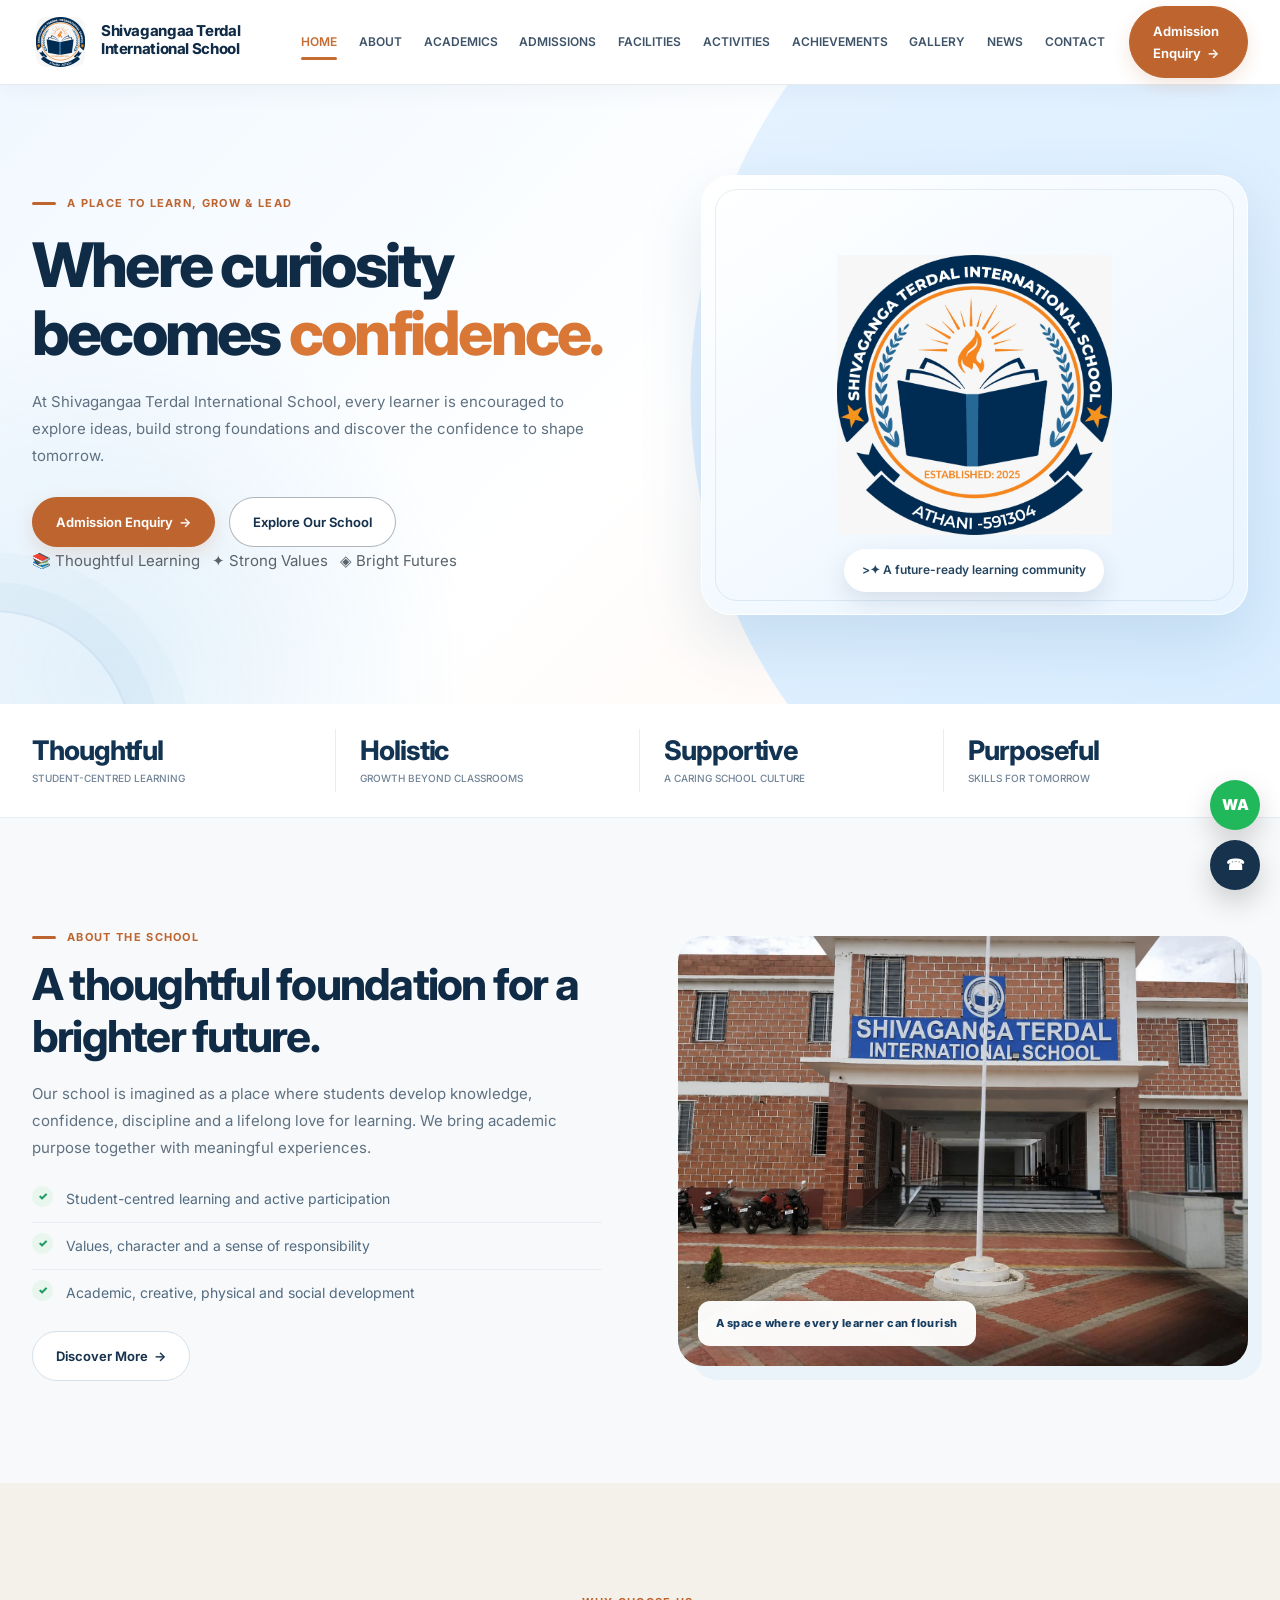
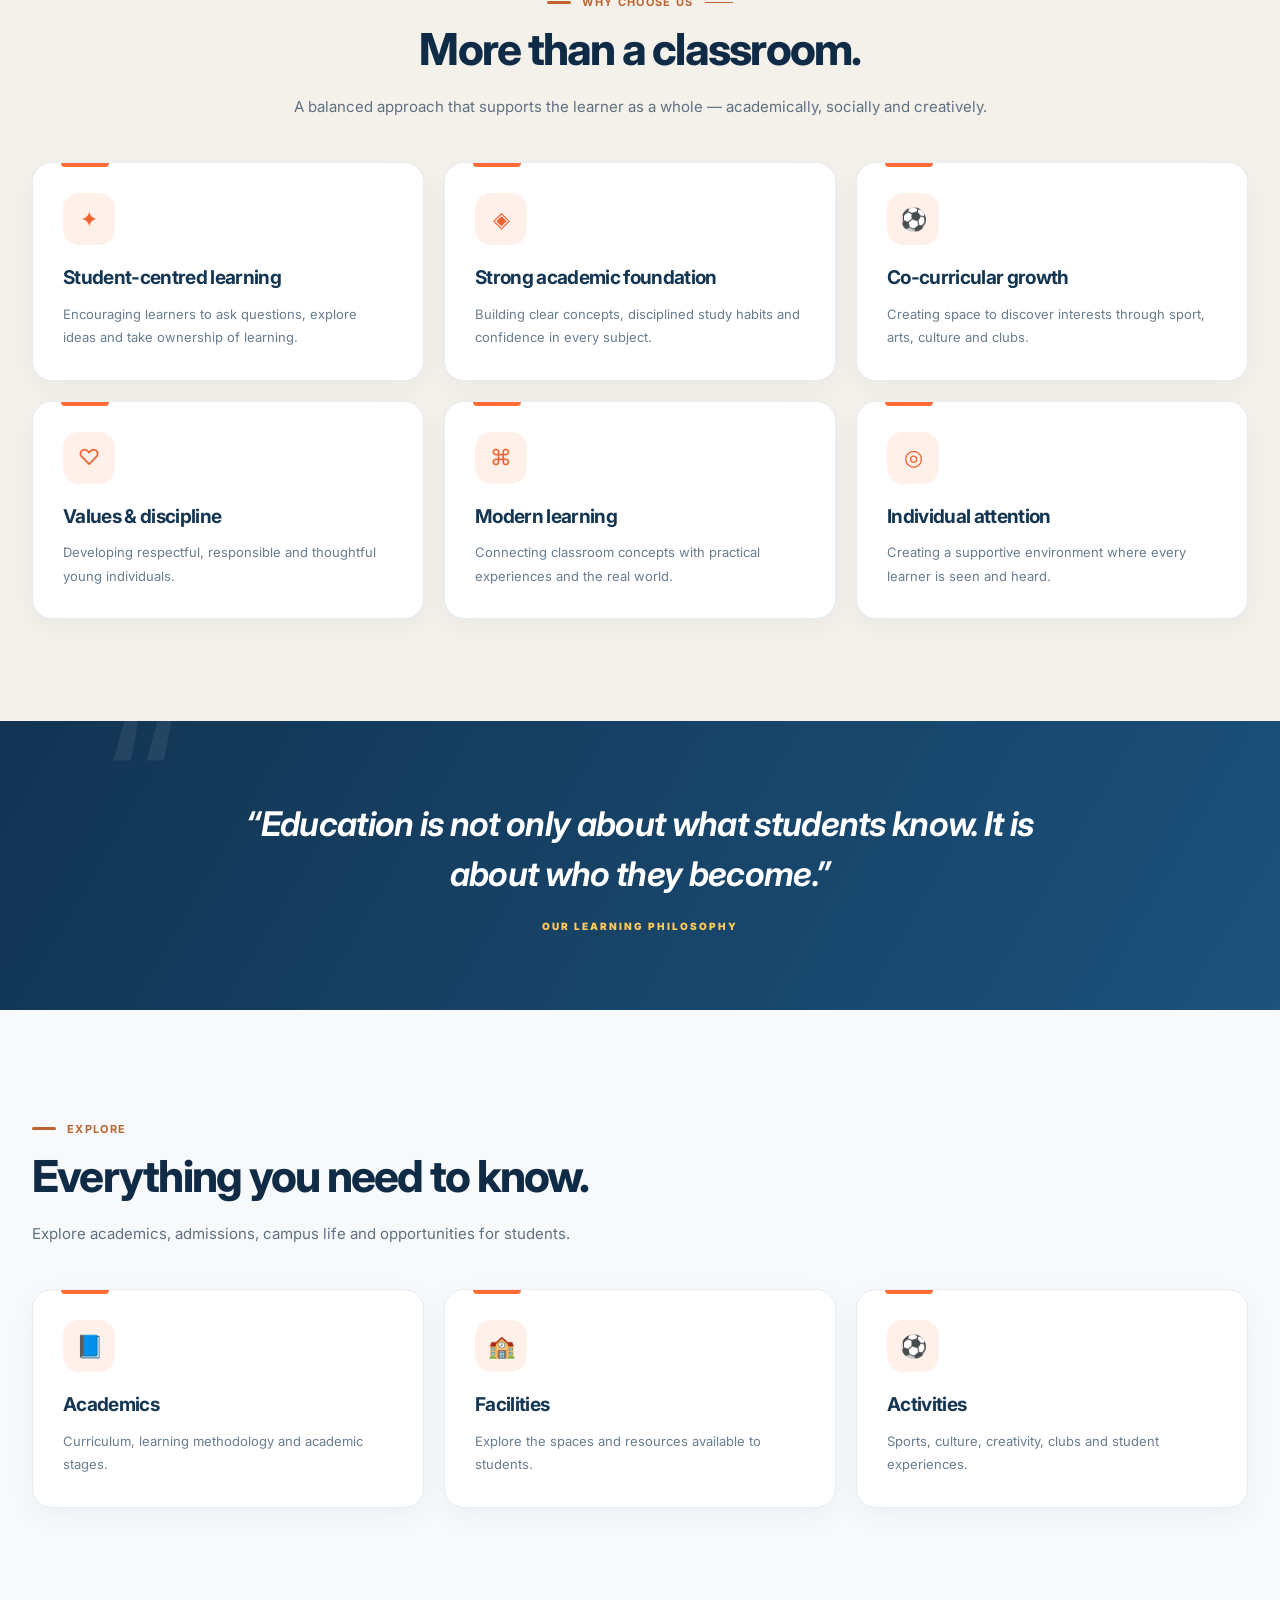
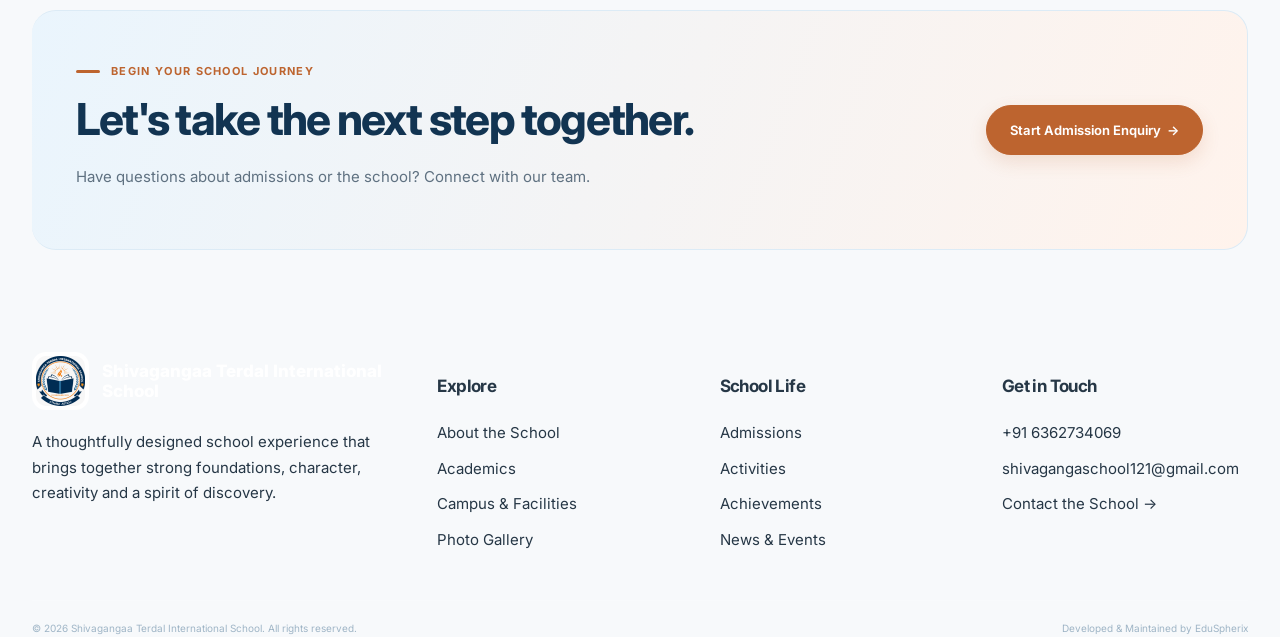
==== commit 188670bb: "whats up button impl" ====
--- a/index.html
+++ b/index.html
@@ -153,7 +153,9 @@
             </div>
         </section>
     </main>
-    <footer class="site-footer">
+
+    
+    
         <div class="container">
             <div class="footer-grid">
                 <div>
@@ -188,7 +190,27 @@
 					        </a>
                         </span></div>
         </div>
-    </footer><button class="back-top" aria-label="Back to top">↑</button>
+    </footer>
+    <div class="float-actions">
+
+    <!-- WhatsApp Principal -->
+    <a class="whatsapp"
+       href="https://wa.me/916362734069"
+       target="_blank"
+       rel="noopener noreferrer"
+       aria-label="Chat with Principal on WhatsApp">
+        WA
+    </a>
+
+    <!-- Call Principal -->
+    <a class="call"
+       href="tel:+916362734069"
+       aria-label="Call Principal">
+        ☎
+    </a>
+
+</div>
+</div>
     <script src="assets/script.js"></script>
 </body>
 
--- a/assets/styles.css
+++ b/assets/styles.css
@@ -1,1551 +1,3978 @@
+/* Professional typography: Inter is a neutral, highly legible UI typeface. */
+@import url('https://fonts.googleapis.com/css2?family=Inter:wght@400;500;600;700;800&display=swap');
+
 /* =========================================================
+
    SHIVAGANGA TERDAL INTERNATIONAL SCHOOL
+
    Complete visual redesign — Editorial / Modern Academy
+
    Replaces the previous theme rather than layering over it.
+
    Existing HTML class names and interactions are preserved.
+
    ========================================================= */
 
+
+
 /* ---------- Design tokens ---------- */
+
 :root {
+
     --navy: #202a35;
+
     --navy2: #344454;
+
     --orange: #b65b43;
+
     --gold: #d8a66b;
+
     --ink: #25313b;
+
     --muted: #68737c;
+
     --paper: #f7f5f0;
+
     --line: #e5e0d7;
+
     --white: #ffffff;
+
     --shadow: 0 22px 60px rgba(32, 42, 53, .09);
+
     --radius: 8px;
+
     --surface: #fffefa;
+
     --surface-soft: #efede6;
+
     --accent-soft: #f5e9e2;
-    --display-font: Georgia, "Times New Roman", serif;
+
+    --display-font: "Inter", "Segoe UI", Arial, sans-serif;
+
     --body-font: Inter, "Segoe UI", Arial, sans-serif;
-}
+
+}
+
+
 
 * {
+
     box-sizing: border-box;
-}
+
+}
+
+
 
 html {
+
     scroll-behavior: smooth;
+
     scroll-padding-top: 100px;
-}
+
+}
+
+
 
 body {
+
     margin: 0;
+
     color: var(--ink);
+
     font-family: var(--body-font);
+
     background: var(--paper);
+
     line-height: 1.7;
+
     font-size: 15px;
+
     -webkit-font-smoothing: antialiased;
+
     text-rendering: optimizeLegibility;
-}
+
+}
+
+
 
 ::selection {
+
     color: #fff;
+
     background: var(--orange);
-}
+
+}
+
+
 
 a {
+
     color: inherit;
+
     text-decoration: none;
-}
+
+}
+
+
 
 img {
+
     max-width: 100%;
+
     display: block;
-}
+
+}
+
+
 
 button,
+
 input,
+
 select,
+
 textarea {
+
     font: inherit;
-}
+
+}
+
+
 
 button,
+
 a,
+
 input,
+
 select,
+
 textarea,
+
 summary {
+
     -webkit-tap-highlight-color: transparent;
-}
+
+}
+
+
 
 a:focus-visible,
+
 button:focus-visible,
+
 input:focus-visible,
+
 select:focus-visible,
+
 textarea:focus-visible,
+
 summary:focus-visible {
+
     outline: 3px solid rgba(182, 91, 67, .4);
+
     outline-offset: 3px;
-}
+
+}
+
+
 
 .container {
+
     width: min(1200px, calc(100% - 56px));
+
     margin: 0 auto;
-}
+
+}
+
+
 
 /* ---------- Top information strip ---------- */
+
 .topbar {
+
     background: #202a35;
+
     color: #e8e5df;
+
     font-size: 11px;
+
     letter-spacing: .045em;
-}
+
+}
+
+
 
 .topbar .container {
+
     display: flex;
+
     justify-content: space-between;
+
     align-items: center;
+
     gap: 15px;
+
     padding: 9px 0;
-}
+
+}
+
+
 
 .topbar a {
+
     color: #fff;
+
     transition: color .2s ease;
-}
+
+}
+
+
 
 .topbar a:hover {
+
     color: #e4b98e;
-}
+
+}
+
+
 
 /* ---------- Header and navigation ---------- */
+
 .site-header {
+
     position: sticky;
+
     top: 0;
+
     z-index: 20;
+
     background: rgba(247, 245, 240, .96);
+
     backdrop-filter: blur(16px);
+
     border-bottom: 1px solid rgba(32, 42, 53, .10);
-}
+
+}
+
+
 
 .nav-wrap {
+
     min-height: 94px;
+
+    display: flex;
+
+    align-items: center;
+
+    justify-content: space-between;
+
+    gap: 30px;
+
+}
+
+
+
+.brand {
+
+    display: flex;
+
+    align-items: center;
+
+    gap: 14px;
+
+    min-width: 260px;
+
+}
+
+
+
+.brand img {
+
+    width: 64px;
+
+    height: 64px;
+
+    object-fit: contain;
+
+}
+
+
+
+.brand strong {
+
+    display: block;
+
+    color: var(--navy);
+
+    font-family: var(--display-font);
+
+    font-size: 18px;
+
+    line-height: 1.12;
+
+    font-weight: 600;
+
+    letter-spacing: -.025em;
+
+}
+
+
+
+.brand small {
+
+    display: block;
+
+    color: var(--orange);
+
+    font-size: 9px;
+
+    font-weight: 800;
+
+    letter-spacing: .2em;
+
+    text-transform: uppercase;
+
+    margin-top: 7px;
+
+}
+
+
+
+.nav-links {
+
+    display: flex;
+
+    align-items: center;
+
+    gap: 25px;
+
+}
+
+
+
+.nav-links a {
+
+    position: relative;
+
+    color: #4e5962;
+
+    font-size: 11px;
+
+    font-weight: 800;
+
+    letter-spacing: .055em;
+
+    text-transform: uppercase;
+
+    padding: 12px 0;
+
+    transition: color .2s ease;
+
+}
+
+
+
+.nav-links a::after {
+
+    content: "";
+
+    position: absolute;
+
+    left: 0;
+
+    right: 100%;
+
+    bottom: 4px;
+
+    height: 2px;
+
+    background: var(--orange);
+
+    transition: right .25s ease;
+
+}
+
+
+
+.nav-links a:hover,
+
+.nav-links a.active {
+
+    color: var(--orange);
+
+}
+
+
+
+.nav-links a:hover::after,
+
+.nav-links a.active::after {
+
+    right: 0;
+
+}
+
+
+
+.nav-cta,
+
+.btn {
+
+    display: inline-flex;
+
+    align-items: center;
+
+    justify-content: center;
+
+    gap: 10px;
+
+    border: 1px solid var(--orange);
+
+    border-radius: 3px;
+
+    padding: 14px 23px;
+
+    background: var(--orange);
+
+    color: #fff;
+
+    font-weight: 800;
+
+    font-size: 10px;
+
+    letter-spacing: .12em;
+
+    text-transform: uppercase;
+
+    box-shadow: none;
+
+    transition: background .2s ease, color .2s ease, transform .2s ease;
+
+    cursor: pointer;
+
+}
+
+
+
+.nav-cta:hover,
+
+.btn:hover {
+
+    transform: translateY(-2px);
+
+    background: #984832;
+
+    border-color: #984832;
+
+}
+
+
+
+.btn.secondary {
+
+    background: transparent;
+
+    color: var(--navy);
+
+    border: 1px solid rgba(32, 42, 53, .35);
+
+    box-shadow: none;
+
+}
+
+
+
+.btn.secondary:hover {
+
+    background: var(--navy);
+
+    border-color: var(--navy);
+
+    color: #fff;
+
+}
+
+
+
+.menu-toggle {
+
+    display: none;
+
+    border: 1px solid var(--line);
+
+    background: var(--surface);
+
+    border-radius: 3px;
+
+    padding: 8px 12px;
+
+    color: var(--navy);
+
+    font-size: 21px;
+
+    cursor: pointer;
+
+}
+
+
+
+/* ---------- Typography and section labels ---------- */
+
+.eyebrow {
+
+    display: inline-flex;
+
+    align-items: center;
+
+    gap: 11px;
+
+    color: var(--orange);
+
+    font-size: 10px;
+
+    letter-spacing: .2em;
+
+    text-transform: uppercase;
+
+    font-weight: 900;
+
+}
+
+
+
+.eyebrow::before {
+
+    content: "";
+
+    width: 28px;
+
+    height: 1px;
+
+    background: currentColor;
+
+}
+
+
+
+.section h2,
+
+.page-hero h1 {
+
+    font-family: var(--display-font);
+
+    font-weight: 500;
+
+    font-size: clamp(34px, 4.2vw, 54px);
+
+    line-height: 1.08;
+
+    color: var(--navy);
+
+    letter-spacing: -.045em;
+
+    margin: 15px 0 18px;
+
+}
+
+
+
+.section-head p,
+
+.lead {
+
+    color: var(--muted);
+
+    font-size: 15px;
+
+    line-height: 1.85;
+
+}
+
+
+
+/* ---------- Homepage hero: editorial split layout ---------- */
+
+.hero {
+
+    position: relative;
+
+    overflow: hidden;
+
+    background: #eae6dc;
+
+    color: var(--navy);
+
+    padding: 82px 0 88px;
+
+    isolation: isolate;
+
+}
+
+
+
+.hero::before {
+
+    content: "";
+
+    position: absolute;
+
+    z-index: -1;
+
+    width: 48%;
+
+    height: 100%;
+
+    right: 0;
+
+    top: 0;
+
+    background: #d9d4c8;
+
+    clip-path: polygon(16% 0, 100% 0, 100% 100%, 0 100%);
+
+}
+
+
+
+.hero::after {
+
+    content: "";
+
+    position: absolute;
+
+    z-index: -1;
+
+    width: 340px;
+
+    height: 340px;
+
+    left: -180px;
+
+    bottom: -220px;
+
+    border: 1px solid rgba(32, 42, 53, .15);
+
+    border-radius: 50%;
+
+    box-shadow: 0 0 0 35px rgba(32, 42, 53, .025), 0 0 0 70px rgba(32, 42, 53, .02);
+
+}
+
+
+
+.hero-grid {
+
+    position: relative;
+
+    display: grid;
+
+    grid-template-columns: 1.02fr .98fr;
+
+    align-items: center;
+
+    gap: 64px;
+
+}
+
+
+
+.hero .eyebrow {
+
+    color: #9b4d3a;
+
+}
+
+
+
+.hero h1 {
+
+    max-width: 650px;
+
+    font: 500 clamp(46px, 6vw, 78px)/.99 var(--display-font);
+
+    letter-spacing: -.06em;
+
+    margin: 22px 0 25px;
+
+    color: #202a35;
+
+}
+
+
+
+.hero h1 em {
+
+    color: var(--orange);
+
+    font-style: italic;
+
+}
+
+
+
+.hero p {
+
+    max-width: 540px;
+
+    color: #59636a;
+
+    font-size: 16px;
+
+    line-height: 1.9;
+
+    margin: 0 0 31px;
+
+}
+
+
+
+.hero-actions {
+
+    display: flex;
+
+    gap: 13px;
+
+    flex-wrap: wrap;
+
+}
+
+
+
+.hero .btn.secondary {
+
+    border-color: rgba(32, 42, 53, .35);
+
+    color: var(--navy);
+
+}
+
+
+
+.hero .btn.secondary:hover {
+
+    color: #fff;
+
+}
+
+
+
+.hero-visual {
+
+    position: relative;
+
+    min-height: 420px;
+
+    display: flex;
+
+    align-items: center;
+
+    justify-content: center;
+
+    padding: 45px;
+
+    background: #f4f0e9;
+
+    border-radius: 20px;
+
+    overflow: hidden;
+
+}
+
+
+
+.hero-visual img {
+
+    display: block;
+
+    width: 400%;
+
+    max-width: 500px;
+
+    height: 580px;
+
+    object-fit: contain;
+
+    margin: 0 auto;
+
+}
+
+
+
+.visual-tag {
+
+    position: absolute;
+
+    bottom: 22px;
+
+    left: 50%;
+
+    transform: translateX(-50%);
+
+    width: max-content;
+
+    max-width: 90%;
+
+    padding: 12px 20px;
+
+    background: #fff;
+
+    color: #26352f;
+
+    border-radius: 30px;
+
+    font-size: 13px;
+
+    font-weight: 600;
+
+    box-shadow: 0 8px 25px rgba(0, 0, 0, 0.08);
+
+    white-space: nowrap;
+
+}
+
+
+
+@media (max-width: 768px) {
+
+    .hero-visual {
+
+        min-height: 320px;
+
+        padding: 30px 20px;
+
+    }
+
+
+
+    .hero-visual img {
+
+        max-width: 210px;
+
+        height: 210px;
+
+    }
+
+
+
+    .visual-tag {
+
+        font-size: 11px;
+
+        padding: 10px 15px;
+
+    }
+
+}
+
+
+
+.hero-visual::before {
+
+    content: "";
+
+    position: absolute;
+
+    inset: 14px;
+
+    border: 1px solid rgba(255, 255, 255, .65);
+
+    z-index: 1;
+
+    pointer-events: none;
+
+}
+
+
+
+
+
+
+
+
+
+
+
+/* ---------- Quick facts strip ---------- */
+
+.trust-strip {
+
+    background: var(--surface);
+
+    border-bottom: 1px solid var(--line);
+
+}
+
+
+
+.trust-grid {
+
+    display: grid;
+
+    grid-template-columns: repeat(4, 1fr);
+
+    padding: 28px 0;
+
+}
+
+
+
+.trust-item {
+
+    padding: 4px 25px;
+
+    border-right: 1px solid var(--line);
+
+}
+
+
+
+.trust-item:first-child {
+
+    padding-left: 0;
+
+}
+
+
+
+.trust-item:last-child {
+
+    border: 0;
+
+}
+
+
+
+.trust-item b {
+
+    display: block;
+
+    color: var(--navy);
+
+    font: 500 26px var(--display-font);
+
+    letter-spacing: -.03em;
+
+}
+
+
+
+.trust-item span {
+
+    display: block;
+
+    margin-top: 3px;
+
+    font-size: 10px;
+
+    color: var(--muted);
+
+    letter-spacing: .09em;
+
+    text-transform: uppercase;
+
+}
+
+
+
+/* ---------- General sections ---------- */
+
+section.section {
+
+    padding: 100px 0;
+
+}
+
+
+
+.section-head {
+
+    max-width: 720px;
+
+    margin-bottom: 45px;
+
+}
+
+
+
+.section-head.center {
+
+    text-align: center;
+
+    margin-left: auto;
+
+    margin-right: auto;
+
+}
+
+
+
+.section-head.center .eyebrow {
+
+    justify-content: center;
+
+}
+
+
+
+.section-head.center .eyebrow::after {
+
+    content: "";
+
+    width: 28px;
+
+    height: 1px;
+
+    background: currentColor;
+
+}
+
+
+
+.split {
+
+    display: grid;
+
+    grid-template-columns: 1fr 1fr;
+
+    gap: 76px;
+
+    align-items: center;
+
+}
+
+
+
+.split > div:first-child {
+
+    min-width: 0;
+
+}
+
+
+
+.photo-card {
+
+    min-height: 430px;
+
+    border-radius: 3px;
+
+    overflow: hidden;
+
+    position: relative;
+
+    background: #dedbd1;
+
+    box-shadow: 18px 18px 0 #e8e2d7;
+
+}
+
+
+
+.photo-card img {
+
+    width: 100%;
+
+    height: 100%;
+
+    min-height: 430px;
+
+    object-fit: cover;
+
+}
+
+
+
+.photo-caption {
+
+    position: absolute;
+
+    bottom: 20px;
+
+    left: 20px;
+
+    background: var(--surface);
+
+    padding: 14px 19px;
+
+    border-left: 3px solid var(--orange);
+
+    border-radius: 0;
+
+    color: var(--navy);
+
+    font-size: 11px;
+
+    font-weight: 800;
+
+    letter-spacing: .04em;
+
+    box-shadow: 0 8px 25px rgba(32, 42, 53, .12);
+
+}
+
+
+
+/* ---------- Feature and information cards ---------- */
+
+.feature-grid {
+
+    display: grid;
+
+    grid-template-columns: repeat(3, 1fr);
+
+    gap: 18px;
+
+}
+
+
+
+.feature-card,
+
+.info-card,
+
+.news-card {
+
+    position: relative;
+
+    background: var(--surface);
+
+    border: 1px solid var(--line);
+
+    border-radius: 3px;
+
+    padding: 30px;
+
+    transition: transform .25s ease, box-shadow .25s ease, border-color .25s ease;
+
+}
+
+
+
+.feature-card::before,
+
+.info-card::before,
+
+.news-card::before {
+
+    content: "";
+
+    position: absolute;
+
+    top: -1px;
+
+    left: 28px;
+
+    width: 42px;
+
+    height: 3px;
+
+    background: var(--orange);
+
+    transition: width .25s ease;
+
+}
+
+
+
+.feature-card:hover,
+
+.info-card:hover,
+
+.news-card:hover {
+
+    transform: translateY(-6px);
+
+    border-color: #d4c4b5;
+
+    box-shadow: var(--shadow);
+
+}
+
+
+
+.feature-card:hover::before,
+
+.info-card:hover::before,
+
+.news-card:hover::before {
+
+    width: 75px;
+
+}
+
+
+
+.icon {
+
+    width: 48px;
+
+    height: 48px;
+
+    border-radius: 3px;
+
+    background: #f3e9e1;
+
+    color: var(--orange);
+
+    display: grid;
+
+    place-items: center;
+
+    font-size: 21px;
+
+    margin-bottom: 22px;
+
+}
+
+
+
+.feature-card h3,
+
+.info-card h3,
+
+.news-card h3 {
+
+    font: 500 23px/1.2 var(--display-font);
+
+    color: var(--navy);
+
+    margin: 0 0 12px;
+
+    letter-spacing: -.02em;
+
+}
+
+
+
+.feature-card p,
+
+.info-card p,
+
+.news-card p {
+
+    font-size: 13px;
+
+    line-height: 1.8;
+
+    color: var(--muted);
+
+    margin: 0;
+
+}
+
+
+
+/* ---------- Quote band ---------- */
+
+.quote-band {
+
+    position: relative;
+
+    overflow: hidden;
+
+    background: #e9e5dc;
+
+    padding: 76px 0;
+
+    text-align: center;
+
+}
+
+
+
+.quote-band::before {
+
+    content: "“";
+
+    position: absolute;
+
+    left: 8%;
+
+    top: -55px;
+
+    color: rgba(32, 42, 53, .055);
+
+    font: 300 260px var(--display-font);
+
+    line-height: 1;
+
+}
+
+
+
+.quote-band blockquote {
+
+    position: relative;
+
+    max-width: 850px;
+
+    margin: 0 auto;
+
+    color: var(--navy);
+
+    font: italic 31px/1.45 var(--display-font);
+
+    letter-spacing: -.02em;
+
+}
+
+
+
+.quote-band cite {
+
+    display: block;
+
+    margin-top: 22px;
+
+    color: var(--orange);
+
+    font: 900 10px var(--body-font);
+
+    letter-spacing: .2em;
+
+    text-transform: uppercase;
+
+}
+
+
+
+/* ---------- Inner page hero ---------- */
+
+.page-hero {
+
+    position: relative;
+
+    overflow: hidden;
+
+    background: #202a35;
+
+    color: #fff;
+
+    padding: 78px 0;
+
+}
+
+
+
+.page-hero::after {
+
+    content: "";
+
+    position: absolute;
+
+    right: -110px;
+
+    top: -230px;
+
+    width: 520px;
+
+    height: 520px;
+
+    border: 1px solid rgba(255, 255, 255, .13);
+
+    border-radius: 50%;
+
+    box-shadow: 0 0 0 35px rgba(255,255,255,.025), 0 0 0 80px rgba(255,255,255,.02);
+
+}
+
+
+
+.page-hero .container {
+
+    position: relative;
+
+    z-index: 1;
+
+}
+
+
+
+.page-hero h1 {
+
+    color: #fff;
+
+    font-size: clamp(42px, 5vw, 62px);
+
+    max-width: 800px;
+
+}
+
+
+
+.page-hero p {
+
+    max-width: 680px;
+
+    color: #d5d9dc;
+
+    margin: 15px 0 0;
+
+    font-size: 15px;
+
+    line-height: 1.85;
+
+}
+
+
+
+.breadcrumbs {
+
+    font-size: 10px;
+
+    color: #e2b38c;
+
+    letter-spacing: .16em;
+
+    text-transform: uppercase;
+
+    font-weight: 900;
+
+}
+
+
+
+/* ---------- Two-column content and lists ---------- */
+
+.two-col {
+
+    display: grid;
+
+    grid-template-columns: 1fr 1fr;
+
+    gap: 38px;
+
+}
+
+
+
+.list-check {
+
+    padding: 0;
+
+    list-style: none;
+
+}
+
+
+
+.list-check li {
+
+    padding: 11px 0 11px 34px;
+
+    position: relative;
+
+    color: #53616b;
+
+    font-size: 14px;
+
+    border-bottom: 1px solid rgba(229, 224, 215, .75);
+
+}
+
+
+
+.list-check li:last-child {
+
+    border-bottom: 0;
+
+}
+
+
+
+.list-check li::before {
+
+    content: "✓";
+
+    position: absolute;
+
+    left: 0;
+
+    top: 10px;
+
+    width: 21px;
+
+    height: 21px;
+
+    display: grid;
+
+    place-items: center;
+
+    border-radius: 50%;
+
+    background: #f3e9e1;
+
+    color: var(--orange);
+
+    font-size: 11px;
+
+    font-weight: 900;
+
+}
+
+
+
+/* ---------- Statistics ---------- */
+
+.stats {
+
+    background: #202a35;
+
+    color: #fff;
+
+    padding: 55px 0;
+
+}
+
+
+
+.stats-grid {
+
+    display: grid;
+
+    grid-template-columns: repeat(4, 1fr);
+
+    text-align: center;
+
+}
+
+
+
+.stat {
+
+    padding: 8px 18px;
+
+    border-right: 1px solid rgba(255, 255, 255, .15);
+
+}
+
+
+
+.stat:last-child {
+
+    border: 0;
+
+}
+
+
+
+.stat strong {
+
+    font: 500 45px var(--display-font);
+
+    color: #e4b98e;
+
+    display: block;
+
+    letter-spacing: -.04em;
+
+}
+
+
+
+.stat span {
+
+    display: block;
+
+    margin-top: 5px;
+
+    font-size: 10px;
+
+    color: #d0d5d8;
+
+    letter-spacing: .12em;
+
+    text-transform: uppercase;
+
+}
+
+
+
+/* ---------- Timeline ---------- */
+
+.timeline {
+
+    border-left: 1px solid #cbb49f;
+
+    padding-left: 30px;
+
+}
+
+
+
+.timeline article {
+
+    position: relative;
+
+    margin: 0 0 32px;
+
+}
+
+
+
+.timeline article:last-child {
+
+    margin-bottom: 0;
+
+}
+
+
+
+.timeline article::before {
+
+    content: "";
+
+    position: absolute;
+
+    left: -37px;
+
+    top: 6px;
+
+    width: 12px;
+
+    height: 12px;
+
+    border-radius: 50%;
+
+    background: var(--orange);
+
+    border: 4px solid var(--paper);
+
+    box-shadow: 0 0 0 1px #cbb49f;
+
+}
+
+
+
+/* ---------- Gallery ---------- */
+
+.gallery-grid {
+
+    display: grid;
+
+    grid-template-columns: repeat(3, 1fr);
+
+    gap: 18px;
+
+}
+
+
+
+.gallery-item {
+
+    height: 270px;
+
+    border-radius: 3px;
+
+    overflow: hidden;
+
+    background: #e5e1d8;
+
+    position: relative;
+
+    isolation: isolate;
+
+}
+
+
+
+.gallery-item::after {
+
+    content: "";
+
+    position: absolute;
+
+    inset: 35% 0 0;
+
+    z-index: 1;
+
+    background: linear-gradient(transparent, rgba(20, 29, 37, .72));
+
+    pointer-events: none;
+
+}
+
+
+
+.gallery-item img {
+
+    width: 100%;
+
+    height: 100%;
+
+    object-fit: cover;
+
+    object-position: center;
+
+    display: block;
+
+    transition: transform .55s cubic-bezier(.2,.7,.2,1);
+
+}
+
+
+
+.gallery-item:hover img {
+
+    transform: scale(1.07);
+
+}
+
+
+
+.gallery-item span {
+
+    position: absolute;
+
+    z-index: 2;
+
+    bottom: 0;
+
+    left: 0;
+
+    right: 0;
+
+    padding: 42px 18px 17px;
+
+    color: #fff;
+
+    font-size: 11px;
+
+    font-weight: 800;
+
+    letter-spacing: .08em;
+
+    text-transform: uppercase;
+
+}
+
+
+
+/* ---------- Gallery filters ---------- */
+
+.filters {
+
+    display: flex;
+
+    gap: 9px;
+
+    flex-wrap: wrap;
+
+    margin: 0 0 30px;
+
+}
+
+
+
+.filter-btn {
+
+    border: 1px solid #d8d2c8;
+
+    background: transparent;
+
+    color: #68737c;
+
+    padding: 10px 18px;
+
+    border-radius: 2px;
+
+    font-size: 10px;
+
+    font-weight: 900;
+
+    letter-spacing: .09em;
+
+    text-transform: uppercase;
+
+    cursor: pointer;
+
+    transition: .2s ease;
+
+}
+
+
+
+.filter-btn:hover {
+
+    color: var(--orange);
+
+    border-color: var(--orange);
+
+}
+
+
+
+.filter-btn.active {
+
+    background: var(--navy);
+
+    color: #fff;
+
+    border-color: var(--navy);
+
+}
+
+
+
+/* ---------- Contact form ---------- */
+
+.form-card {
+
+    background: var(--surface);
+
+    border: 1px solid var(--line);
+
+    border-radius: 3px;
+
+    padding: 38px;
+
+    box-shadow: 0 18px 45px rgba(32, 42, 53, .055);
+
+}
+
+
+
+.form-grid {
+
+    display: grid;
+
+    grid-template-columns: 1fr 1fr;
+
+    gap: 19px;
+
+}
+
+
+
+.field {
+
+    display: flex;
+
+    flex-direction: column;
+
+    gap: 8px;
+
+}
+
+
+
+.field.full {
+
+    grid-column: 1 / -1;
+
+}
+
+
+
+.field label {
+
+    font-size: 10px;
+
+    font-weight: 900;
+
+    color: var(--navy);
+
+    letter-spacing: .1em;
+
+    text-transform: uppercase;
+
+}
+
+
+
+.field input,
+
+.field select,
+
+.field textarea {
+
+    width: 100%;
+
+    border: 1px solid #ddd8cf;
+
+    border-radius: 2px;
+
+    padding: 14px 15px;
+
+    background: #fffefa;
+
+    color: var(--ink);
+
+    outline: none;
+
+    transition: border-color .2s ease, box-shadow .2s ease;
+
+}
+
+
+
+.field textarea {
+
+    min-height: 130px;
+
+    resize: vertical;
+
+}
+
+
+
+.field input:focus,
+
+.field select:focus,
+
+.field textarea:focus {
+
+    border-color: var(--orange);
+
+    box-shadow: 0 0 0 3px rgba(182, 91, 67, .10);
+
+}
+
+
+
+/* ---------- Contact details ---------- */
+
+.contact-list {
+
+    display: grid;
+
+    gap: 22px;
+
+}
+
+
+
+.contact-line {
+
+    display: flex;
+
+    gap: 16px;
+
+    align-items: flex-start;
+
+}
+
+
+
+.contact-line .icon {
+
+    flex: none;
+
+    margin: 0;
+
+    background: #eae6dc;
+
+    color: var(--navy);
+
+}
+
+
+
+.contact-line b {
+
+    display: block;
+
+    color: var(--navy);
+
+    font-size: 12px;
+
+    letter-spacing: .06em;
+
+    text-transform: uppercase;
+
+}
+
+
+
+.contact-line span {
+
+    display: block;
+
+    font-size: 13px;
+
+    color: var(--muted);
+
+    line-height: 1.75;
+
+}
+
+
+
+/* ---------- FAQ ---------- */
+
+.faq details {
+
+    background: var(--surface);
+
+    border: 1px solid var(--line);
+
+    border-radius: 2px;
+
+    padding: 19px 22px;
+
+    margin-bottom: 12px;
+
+    transition: border-color .2s ease, box-shadow .2s ease;
+
+}
+
+
+
+.faq details[open] {
+
+    border-color: #d2b49d;
+
+    box-shadow: 0 10px 28px rgba(32, 42, 53, .055);
+
+}
+
+
+
+.faq summary {
+
+    cursor: pointer;
+
+    color: var(--navy);
+
+    font-weight: 800;
+
+    font-size: 13px;
+
+    list-style-position: outside;
+
+}
+
+
+
+.faq summary::marker {
+
+    color: var(--orange);
+
+}
+
+
+
+.faq details p {
+
+    color: var(--muted);
+
+    font-size: 13px;
+
+    line-height: 1.8;
+
+    margin-bottom: 2px;
+
+}
+
+
+
+/* ---------- Call-to-action panel ---------- */
+
+.cta-panel {
+
+    background: #e9e5dc;
+
+    border-left: 5px solid var(--orange);
+
+    border-radius: 0;
+
+    padding: 48px;
+
+    display: flex;
+
+    align-items: center;
+
+    justify-content: space-between;
+
+    gap: 30px;
+
+}
+
+
+
+.cta-panel h2 {
+
+    margin: 0;
+
+    color: var(--navy);
+
+    font: 500 clamp(28px, 3vw, 39px)/1.15 var(--display-font);
+
+    letter-spacing: -.035em;
+
+}
+
+
+
+/* ---------- Footer ---------- */
+
+.site-footer {
+
+    background: #202a35;
+
+    color: #d5d9dc;
+
+    padding: 68px 0 22px;
+
+}
+
+
+
+.footer-grid {
+
+    display: grid;
+
+    grid-template-columns: 1.5fr 1fr 1fr 1fr;
+
+    gap: 42px;
+
+}
+
+
+
+.footer-brand {
+
+    display: flex;
+
+    align-items: center;
+
+    gap: 13px;
+
+    margin-bottom: 19px;
+
+}
+
+
+
+.footer-brand img {
+
+    width: 58px;
+
+    height: 58px;
+
+    border-radius: 0;
+
+    object-fit: contain;
+
+}
+
+
+
+.footer-brand strong {
+
+    font: 500 19px var(--display-font);
+
+    color: #fff;
+
+    line-height: 1.2;
+
+}
+
+
+
+.site-footer p,
+
+.site-footer a {
+
+    font-size: 12px;
+
+    color: #c0c7cc;
+
+    line-height: 1.85;
+
+}
+
+
+
+.site-footer a {
+
+    transition: color .2s ease;
+
+}
+
+
+
+.site-footer a:hover {
+
+    color: #e4b98e;
+
+}
+
+
+
+.site-footer h4 {
+
+    font-size: 10px;
+
+    letter-spacing: .17em;
+
+    text-transform: uppercase;
+
+    color: #e4b98e;
+
+    margin: 8px 0 19px;
+
+}
+
+
+
+.footer-links {
+
+    display: grid;
+
+    gap: 10px;
+
+}
+
+
+
+.copyright {
+
+    border-top: 1px solid rgba(255, 255, 255, .15);
+
+    margin-top: 48px;
+
+    padding-top: 19px;
+
+    display: flex;
+
+    justify-content: space-between;
+
+    gap: 12px;
+
+    font-size: 10px;
+
+    color: #aeb8bf;
+
+}
+
+
+
+.notice {
+
+    font-size: 11px;
+
+    color: #8a949b;
+
+    margin-top: 14px;
+
+}
+
+
+
+/* ---------- Back to top ---------- */
+
+.back-top {
+
+    position: fixed;
+
+    z-index: 15;
+
+    right: 22px;
+
+    bottom: 22px;
+
+    background: var(--orange);
+
+    color: white;
+
+    border: 0;
+
+    border-radius: 2px;
+
+    width: 46px;
+
+    height: 46px;
+
+    display: none;
+
+    cursor: pointer;
+
+    box-shadow: 0 8px 24px rgba(32, 42, 53, .2);
+
+    transition: transform .2s ease, background .2s ease;
+
+}
+
+
+
+.back-top:hover {
+
+    background: #984832;
+
+    transform: translateY(-3px);
+
+}
+
+
+
+.back-top.show {
+
+    display: block;
+
+}
+
+
+
+/* ---------- Tablet layout ---------- */
+
+@media (max-width: 1100px) {
+
+    .nav-wrap {
+
+        gap: 18px;
+
+    }
+
+
+
+    .brand {
+
+        min-width: 220px;
+
+    }
+
+
+
+    .nav-links {
+
+        gap: 15px;
+
+    }
+
+
+
+    .nav-links a {
+
+        font-size: 10px;
+
+    }
+
+
+
+    .hero-grid {
+
+        gap: 38px;
+
+    }
+
+
+
+    .hero-visual {
+
+        min-height: 390px;
+
+    }
+
+
+
+    .hero-visual img {
+
+        height: 390px;
+
+    }
+
+
+
+    .footer-grid {
+
+        grid-template-columns: 1.3fr 1fr 1fr;
+
+    }
+
+
+
+    .footer-grid > div:last-child {
+
+        display: none;
+
+    }
+
+}
+
+
+
+/* ---------- Mobile navigation and stacked layouts ---------- */
+
+@media (max-width: 760px) {
+
+    .container {
+
+        width: min(100% - 34px, 620px);
+
+    }
+
+
+
+    .topbar .container {
+
+        justify-content: center;
+
+        text-align: center;
+
+    }
+
+
+
+    .topbar .container span:last-child {
+
+        display: none;
+
+    }
+
+
+
+    .nav-wrap {
+
+        min-height: 76px;
+
+    }
+
+
+
+    .brand {
+
+        min-width: 0;
+
+        gap: 10px;
+
+    }
+
+
+
+    .brand img {
+
+        width: 51px;
+
+        height: 51px;
+
+    }
+
+
+
+    .brand strong {
+
+        font-size: 14px;
+
+    }
+
+
+
+    .brand small {
+
+        font-size: 8px;
+
+        letter-spacing: .13em;
+
+    }
+
+
+
+    .menu-toggle {
+
+        display: block;
+
+    }
+
+
+
+    .nav-links {
+
+        display: none;
+
+        position: absolute;
+
+        left: 0;
+
+        right: 0;
+
+        top: 76px;
+
+        background: var(--paper);
+
+        padding: 13px 24px 22px;
+
+        border-bottom: 1px solid var(--line);
+
+        box-shadow: 0 18px 30px rgba(32, 42, 53, .12);
+
+        flex-direction: column;
+
+        align-items: stretch;
+
+        gap: 0;
+
+    }
+
+
+
+    .nav-links.open {
+
+        display: flex;
+
+    }
+
+
+
+    .nav-links a {
+
+        font-size: 11px;
+
+        padding: 13px 0;
+
+        border-bottom: 1px solid var(--line);
+
+    }
+
+
+
+    .nav-links a:last-child {
+
+        border-bottom: 0;
+
+    }
+
+
+
+    .nav-links a::after {
+
+        display: none;
+
+    }
+
+
+
+    .nav-cta {
+
+        display: none;
+
+    }
+
+
+
+    .hero {
+
+        padding: 60px 0 70px;
+
+    }
+
+
+
+    .hero::before {
+
+        width: 100%;
+
+        height: 42%;
+
+        top: auto;
+
+        bottom: 0;
+
+        clip-path: none;
+
+    }
+
+
+
+    .hero-grid,
+
+    .split,
+
+    .two-col {
+
+        grid-template-columns: 1fr;
+
+    }
+
+
+
+    .hero-grid {
+
+        gap: 42px;
+
+    }
+
+
+
+    .hero h1 {
+
+        font-size: clamp(43px, 10vw, 58px);
+
+    }
+
+
+
+    .hero p {
+
+        font-size: 14px;
+
+    }
+
+
+
+    .hero-visual {
+
+        min-height: 310px;
+
+        max-width: 520px;
+
+        margin: 0 auto;
+
+        width: calc(100% - 15px);
+
+    }
+
+
+
+    .hero-visual img {
+
+        height: 310px;
+
+    }
+
+
+
+    .visual-tag {
+
+        left: -12px;
+
+        bottom: -20px;
+
+    }
+
+
+
+    .trust-grid {
+
+        grid-template-columns: 1fr 1fr;
+
+        row-gap: 22px;
+
+    }
+
+
+
+    .trust-item {
+
+        padding: 0 15px;
+
+    }
+
+
+
+    .trust-item:first-child {
+
+        padding-left: 15px;
+
+    }
+
+
+
+    .trust-item:nth-child(2) {
+
+        border-right: 0;
+
+    }
+
+
+
+    section.section {
+
+        padding: 68px 0;
+
+    }
+
+
+
+    .section-head {
+
+        margin-bottom: 32px;
+
+    }
+
+
+
+    .split {
+
+        gap: 42px;
+
+    }
+
+
+
+    .photo-card,
+
+    .photo-card img {
+
+        min-height: 320px;
+
+    }
+
+
+
+    .feature-grid {
+
+        grid-template-columns: 1fr 1fr;
+
+    }
+
+
+
+    .gallery-grid {
+
+        grid-template-columns: 1fr 1fr;
+
+    }
+
+
+
+    .gallery-item {
+
+        height: 220px;
+
+    }
+
+
+
+    .stats-grid {
+
+        grid-template-columns: 1fr 1fr;
+
+        gap: 25px 0;
+
+    }
+
+
+
+    .stat:nth-child(2) {
+
+        border-right: 0;
+
+    }
+
+
+
+    .footer-grid {
+
+        grid-template-columns: 1fr 1fr;
+
+        gap: 30px 22px;
+
+    }
+
+
+
+    .footer-grid > div:last-child {
+
+        display: block;
+
+    }
+
+
+
+    .cta-panel {
+
+        display: block;
+
+        padding: 32px 28px;
+
+    }
+
+
+
+    .cta-panel .btn {
+
+        margin-top: 22px;
+
+    }
+
+
+
+    .page-hero {
+
+        padding: 56px 0;
+
+    }
+
+
+
+    .page-hero h1 {
+
+        font-size: 43px;
+
+    }
+
+
+
+    .form-card {
+
+        padding: 27px;
+
+    }
+
+}
+
+
+
+/* ---------- Small mobile screens ---------- */
+
+@media (max-width: 480px) {
+
+    .container {
+
+        width: calc(100% - 28px);
+
+    }
+
+
+
+    .topbar {
+
+        font-size: 10px;
+
+    }
+
+
+
+    .brand strong {
+
+        max-width: 220px;
+
+        font-size: 13px;
+
+    }
+
+
+
+    .hero {
+
+        padding: 49px 0 62px;
+
+    }
+
+
+
+    .hero h1 {
+
+        font-size: 42px;
+
+    }
+
+
+
+    .hero-actions {
+
+        align-items: stretch;
+
+    }
+
+
+
+    .hero-actions .btn {
+
+        flex: 1 1 100%;
+
+    }
+
+
+
+    .hero-visual {
+
+        min-height: 255px;
+
+    }
+
+
+
+    .hero-visual img {
+
+        height: 255px;
+
+    }
+
+
+
+    .visual-tag {
+
+        font-size: 9px;
+
+        padding: 13px 15px;
+
+    }
+
+
+
+    .trust-item b {
+
+        font-size: 22px;
+
+    }
+
+
+
+    .trust-item span {
+
+        font-size: 9px;
+
+    }
+
+
+
+    .section h2,
+
+    .page-hero h1 {
+
+        font-size: 35px;
+
+    }
+
+
+
+    .feature-grid,
+
+    .gallery-grid,
+
+    .form-grid,
+
+    .footer-grid {
+
+        grid-template-columns: 1fr;
+
+    }
+
+
+
+    .feature-card,
+
+    .info-card,
+
+    .news-card {
+
+        padding: 25px;
+
+    }
+
+
+
+    .gallery-item {
+
+        height: 235px;
+
+    }
+
+
+
+    .form-grid {
+
+        gap: 15px;
+
+    }
+
+
+
+    .form-card {
+
+        padding: 21px;
+
+    }
+
+
+
+    .quote-band {
+
+        padding: 58px 0;
+
+    }
+
+
+
+    .quote-band blockquote {
+
+        font-size: 23px;
+
+    }
+
+
+
+    .stats {
+
+        padding: 42px 0;
+
+    }
+
+
+
+    .stat strong {
+
+        font-size: 36px;
+
+    }
+
+
+
+    .cta-panel {
+
+        padding: 27px 22px;
+
+    }
+
+
+
+    .cta-panel h2 {
+
+        font-size: 30px;
+
+    }
+
+
+
+    .copyright {
+
+        display: block;
+
+    }
+
+
+
+    .copyright span {
+
+        display: block;
+
+        margin-top: 8px;
+
+    }
+
+
+
+    .footer-grid > div:last-child {
+
+        display: block;
+
+    }
+
+
+
+    .back-top {
+
+        right: 14px;
+
+        bottom: 14px;
+
+        width: 42px;
+
+        height: 42px;
+
+    }
+
+}
+
+
+
+/* ---------- Reduced motion accessibility ---------- */
+
+@media (prefers-reduced-motion: reduce) {
+
+    html {
+
+        scroll-behavior: auto;
+
+    }
+
+
+
+    *,
+
+    *::before,
+
+    *::after {
+
+        animation-duration: .01ms !important;
+
+        animation-iteration-count: 1 !important;
+
+        transition-duration: .01ms !important;
+
+    }
+
+}
+
+/* =========================================================
+   FRESH VISUAL REFRESH — SHIVAGANGA TERDAL INTERNATIONAL SCHOOL
+   Modern, bright, confident and student-friendly.
+   This section intentionally overrides the legacy theme above.
+   All existing HTML class names and interactions are retained.
+   ========================================================= */
+
+:root {
+    --navy: #102b46;
+    --navy2: #173e61;
+    --orange: #ff6b35;
+    --gold: #ffc857;
+    --ink: #183047;
+    --muted: #617487;
+    --paper: #f5f9fd;
+    --line: #e4edf5;
+    --white: #ffffff;
+    --shadow: 0 18px 50px rgba(16, 43, 70, .10);
+    --radius: 18px;
+    --surface: #ffffff;
+    --surface-soft: #edf5fc;
+    --accent-soft: #fff0e9;
+    --display-font: "Inter", "Segoe UI", Arial, sans-serif;
+    --body-font: "Inter", "Segoe UI", Arial, sans-serif;
+}
+
+html { scroll-padding-top: 90px; }
+
+body {
+    color: var(--ink);
+    background: #f7faff;
+    font-family: var(--body-font);
+    font-size: 15px;
+    line-height: 1.7;
+}
+
+::selection { color: #fff; background: var(--orange); }
+
+.container {
+    width: min(1240px, calc(100% - 64px));
+    margin-inline: auto;
+}
+
+.topbar {
+    background: #102b46;
+    color: #eaf4ff;
+    font-size: 12px;
+    letter-spacing: .01em;
+}
+
+.topbar .container { padding: 10px 0; }
+.topbar a:hover { color: var(--gold); }
+
+.site-header {
+    background: rgba(255,255,255,.94);
+    border-bottom: 1px solid rgba(16,43,70,.07);
+    box-shadow: 0 5px 24px rgba(16,43,70,.045);
+    backdrop-filter: blur(18px);
+}
+
+.nav-wrap { min-height: 84px; gap: 24px; }
+
+.brand { min-width: 245px; gap: 12px; }
+.brand img {
+    width: 58px;
+    height: 58px;
+    padding: 4px;
+    object-fit: contain;
+    border-radius: 14px;
+    background: #fff;
+}
+.brand strong {
+    color: #102b46;
+    font-family: var(--body-font);
+    font-size: 16px;
+    line-height: 1.2;
+    font-weight: 800;
+    letter-spacing: -.035em;
+}
+.brand small {
+    color: #f06432;
+    font-size: 9px;
+    font-weight: 800;
+    letter-spacing: .15em;
+    margin-top: 5px;
+}
+
+.nav-links { gap: clamp(12px, 1.7vw, 25px); }
+.nav-links a {
+    color: #3e5368;
+    font-size: 11px;
+    font-weight: 800;
+    letter-spacing: .035em;
+    padding: 12px 0;
+}
+.nav-links a::after {
+    height: 3px;
+    border-radius: 10px;
+    background: var(--orange);
+}
+.nav-links a:hover,
+.nav-links a.active { color: #f06432; }
+
+.nav-cta, .btn {
+    border: 1px solid var(--orange);
+    border-radius: 999px;
+    padding: 13px 23px;
+    background: var(--orange);
+    color: #fff;
+    font-size: 11px;
+    font-weight: 800;
+    letter-spacing: .045em;
+    text-transform: none;
+    box-shadow: 0 9px 22px rgba(255,107,53,.20);
+    transition: transform .22s ease, box-shadow .22s ease, background .22s ease;
+}
+.nav-cta:hover, .btn:hover {
+    transform: translateY(-3px);
+    background: #ed5724;
+    border-color: #ed5724;
+    box-shadow: 0 13px 28px rgba(255,107,53,.28);
+}
+.btn.secondary {
+    color: #123452;
+    background: #fff;
+    border: 1px solid #d7e4ef;
+    box-shadow: none;
+}
+.btn.secondary:hover {
+    color: #fff;
+    background: #123452;
+    border-color: #123452;
+}
+.menu-toggle {
+    border: 1px solid #dce8f2;
+    border-radius: 12px;
+    background: #fff;
+    color: #123452;
+}
+
+.eyebrow {
+    color: #ef6532;
+    font-size: 11px;
+    letter-spacing: .13em;
+    font-weight: 900;
+}
+.eyebrow::before {
+    width: 24px;
+    height: 3px;
+    border-radius: 10px;
+}
+.section h2, .page-hero h1 {
+    color: #102b46;
+    font-family: var(--display-font);
+    font-weight: 800;
+    font-size: clamp(32px, 4vw, 50px);
+    line-height: 1.13;
+    letter-spacing: -.045em;
+    margin: 13px 0 17px;
+}
+.section-head p, .lead {
+    color: #63778b;
+    font-size: 15px;
+    line-height: 1.85;
+}
+
+/* Homepage hero */
+.hero {
+    padding: clamp(58px, 7vw, 92px) 0;
+    color: #102b46;
+    background:
+        radial-gradient(circle at 85% 15%, rgba(255,200,87,.25), transparent 26%),
+        radial-gradient(circle at 8% 95%, rgba(63,160,220,.13), transparent 28%),
+        linear-gradient(135deg, #f1f8ff 0%, #ffffff 52%, #fff5ef 100%);
+}
+.hero::before {
+    width: 47%;
+    height: 100%;
+    right: 0;
+    top: 0;
+    background: linear-gradient(145deg, #e5f2ff, #d8edff);
+    clip-path: ellipse(78% 82% at 80% 50%);
+}
+.hero::after {
+    width: 280px;
+    height: 280px;
+    left: -150px;
+    bottom: -190px;
+    border: 2px solid rgba(30,112,170,.10);
+    box-shadow: 0 0 0 28px rgba(30,112,170,.035), 0 0 0 58px rgba(30,112,170,.025);
+}
+.hero-grid {
+    grid-template-columns: 1.05fr .95fr;
+    gap: clamp(28px, 5vw, 66px);
+}
+.hero .eyebrow { color: #ed6534; }
+.hero h1 {
+    max-width: 690px;
+    color: #102b46;
+    font-family: var(--display-font);
+    font-size: clamp(42px, 5.6vw, 72px);
+    font-weight: 800;
+    line-height: 1.04;
+    letter-spacing: -.06em;
+    margin: 20px 0 22px;
+}
+.hero h1 em {
+    color: #f06432;
+    font-style: normal;
+}
+.hero p {
+    max-width: 560px;
+    color: #587087;
+    font-size: 16px;
+    line-height: 1.85;
+    margin-bottom: 28px;
+}
+.hero-actions { gap: 14px; }
+.hero-visual {
+    min-height: 440px;
+    padding: 34px;
+    border-radius: 30px;
+    background: linear-gradient(145deg, #ffffff 0%, #e8f4ff 100%);
+    border: 1px solid rgba(255,255,255,.9);
+    box-shadow: 0 24px 65px rgba(26,83,128,.13);
+}
+.hero-visual img {
+    width: min(100%, 310px);
+    max-width: 310px;
+    height: 310px;
+    object-fit: contain;
+    margin: 0 auto;
+}
+.hero-visual::before {
+    inset: 13px;
+    border: 1px solid rgba(28,91,139,.10);
+    border-radius: 22px;
+}
+.visual-tag {
+    bottom: 22px;
+    left: 50%;
+    width: max-content;
+    max-width: calc(100% - 32px);
+    padding: 11px 18px;
+    border-radius: 999px;
+    background: #fff;
+    color: #23445f;
+    font-size: 12px;
+    font-weight: 800;
+    white-space: normal;
+    text-align: center;
+    box-shadow: 0 9px 26px rgba(16,43,70,.12);
+}
+
+.trust-strip {
+    background: #fff;
+    border-bottom: 1px solid #e6eef5;
+}
+.trust-grid { padding: 25px 0; }
+.trust-item {
+    padding: 5px 24px;
+    border-color: #e6eef5;
+}
+.trust-item b {
+    color: #123452;
+    font-family: var(--body-font);
+    font-size: 27px;
+    font-weight: 850;
+    letter-spacing: -.04em;
+}
+.trust-item span {
+    color: #718397;
+    font-size: 10px;
+    font-weight: 800;
+    letter-spacing: .09em;
+}
+
+section.section { padding: clamp(68px, 8vw, 104px) 0; }
+.section-head { max-width: 760px; margin-bottom: 42px; }
+.split { gap: clamp(32px, 6vw, 76px); }
+.photo-card {
+    min-height: 430px;
+    border-radius: 26px;
+    background: #e5f1fa;
+    box-shadow: 14px 14px 0 #eaf3fa;
+}
+.photo-card img {
+    min-height: 430px;
+    object-fit: cover;
+}
+.photo-caption {
+    bottom: 20px;
+    left: 20px;
+    padding: 13px 18px;
+    border: 0;
+    border-radius: 12px;
+    background: rgba(255,255,255,.96);
+    color: #173e61;
+    font-size: 11px;
+    box-shadow: 0 8px 25px rgba(16,43,70,.14);
+}
+
+.feature-grid { gap: 20px; }
+.feature-card, .info-card, .news-card {
+    padding: 30px;
+    border: 1px solid #e5edf5;
+    border-radius: 20px;
+    background: #fff;
+    box-shadow: 0 8px 28px rgba(16,43,70,.045);
+    transition: transform .25s ease, box-shadow .25s ease, border-color .25s ease;
+}
+.feature-card::before, .info-card::before, .news-card::before {
+    top: 0;
+    left: 28px;
+    width: 48px;
+    height: 4px;
+    border-radius: 0 0 8px 8px;
+    background: #ff6b35;
+}
+.feature-card:hover, .info-card:hover, .news-card:hover {
+    transform: translateY(-7px);
+    border-color: #cfe1ef;
+    box-shadow: 0 18px 42px rgba(16,43,70,.10);
+}
+.feature-card:hover::before, .info-card:hover::before, .news-card:hover::before { width: 76px; }
+.icon {
+    width: 52px;
+    height: 52px;
+    border-radius: 16px;
+    background: #fff0e9;
+    color: #f06432;
+    font-size: 22px;
+    margin-bottom: 20px;
+}
+.feature-card h3, .info-card h3, .news-card h3 {
+    color: #153653;
+    font-family: var(--body-font);
+    font-size: 19px;
+    line-height: 1.35;
+    font-weight: 800;
+    letter-spacing: -.025em;
+}
+.feature-card p, .info-card p, .news-card p {
+    color: #687d90;
+    font-size: 13px;
+    line-height: 1.8;
+}
+
+.quote-band {
+    padding: 78px 0;
+    background: linear-gradient(120deg, #123452, #1c527c);
+    text-align: center;
+}
+.quote-band::before { color: rgba(255,255,255,.07); }
+.quote-band blockquote {
+    color: #fff;
+    font-family: var(--display-font);
+    font-size: clamp(24px, 3vw, 34px);
+    font-weight: 650;
+    line-height: 1.45;
+}
+.quote-band cite { color: #ffc857; }
+
+.page-hero {
+    padding: 76px 0;
+    background:
+        radial-gradient(circle at 88% 20%, rgba(255,200,87,.18), transparent 25%),
+        linear-gradient(120deg, #102b46, #1d527c);
+    color: #fff;
+}
+.page-hero::after {
+    right: -130px;
+    top: -260px;
+    border-color: rgba(255,255,255,.13);
+    box-shadow: 0 0 0 35px rgba(255,255,255,.035), 0 0 0 80px rgba(255,255,255,.025);
+}
+.page-hero h1 {
+    color: #fff;
+    font-size: clamp(38px, 5vw, 60px);
+}
+.page-hero p { color: #d8e8f5; }
+.breadcrumbs { color: #ffd16d; }
+
+.two-col { gap: 34px; }
+.list-check li {
+    color: #526b80;
+    border-color: #e8eef4;
+}
+.list-check li::before {
+    background: #e8f6ee;
+    color: #209b65;
+}
+
+.stats {
+    padding: 58px 0;
+    background: linear-gradient(120deg, #102b46, #194d74);
+}
+.stats-grid { text-align: center; }
+.stat { border-color: rgba(255,255,255,.17); }
+.stat strong {
+    color: #ffc857;
+    font-family: var(--body-font);
+    font-size: 43px;
+    font-weight: 850;
+}
+.stat span { color: #d5e5f2; }
+
+.timeline { border-color: #c6dceb; }
+.timeline article::before {
+    background: #ff6b35;
+    border-color: #f7faff;
+    box-shadow: 0 0 0 1px #f2a17e;
+}
+
+.gallery-grid { gap: 18px; }
+.gallery-item {
+    height: 280px;
+    border-radius: 18px;
+    background: #e5f1fa;
+}
+.gallery-item::after {
+    background: linear-gradient(transparent 30%, rgba(9,30,49,.78));
+}
+.gallery-item img { transition: transform .6s cubic-bezier(.2,.7,.2,1); }
+.gallery-item:hover img { transform: scale(1.065); }
+.gallery-item span {
+    font-size: 11px;
+    letter-spacing: .06em;
+}
+
+.filters { gap: 10px; }
+.filter-btn {
+    border: 1px solid #dce8f2;
+    border-radius: 999px;
+    background: #fff;
+    color: #536b80;
+    padding: 10px 18px;
+    font-size: 10px;
+}
+.filter-btn:hover {
+    color: #f06432;
+    border-color: #f6a17e;
+}
+.filter-btn.active {
+    background: #123452;
+    color: #fff;
+    border-color: #123452;
+}
+
+.form-card {
+    padding: 36px;
+    border: 1px solid #e5edf5;
+    border-radius: 22px;
+    background: #fff;
+    box-shadow: 0 16px 42px rgba(16,43,70,.07);
+}
+.form-grid { gap: 18px; }
+.field label {
+    color: #23445f;
+    font-size: 10px;
+    font-weight: 850;
+    letter-spacing: .08em;
+}
+.field input, .field select, .field textarea {
+    border: 1px solid #dce7f0;
+    border-radius: 12px;
+    padding: 14px 15px;
+    background: #fbfdff;
+    color: #183047;
+}
+.field input:focus, .field select:focus, .field textarea:focus {
+    border-color: #58a4d7;
+    box-shadow: 0 0 0 4px rgba(65,151,207,.12);
+}
+.contact-list { gap: 22px; }
+.contact-line .icon {
+    border-radius: 15px;
+    background: #eaf4fc;
+    color: #1b6598;
+}
+.contact-line b { color: #173e61; }
+.contact-line span { color: #687d90; }
+
+.faq details {
+    border: 1px solid #e4edf5;
+    border-radius: 14px;
+    background: #fff;
+    padding: 19px 22px;
+}
+.faq details[open] {
+    border-color: #b9d6ea;
+    box-shadow: 0 10px 28px rgba(16,43,70,.06);
+}
+.faq summary { color: #173e61; font-size: 14px; }
+.faq summary::marker { color: #ff6b35; }
+.faq details p { color: #687d90; }
+
+.cta-panel {
+    padding: 44px;
+    border: 1px solid #dcebf6;
+    border-left: 0;
+    border-radius: 24px;
+    background: linear-gradient(110deg, #eaf5fd, #fff3ec);
     display: flex;
     align-items: center;
     justify-content: space-between;
-    gap: 30px;
-}
-
-.brand {
-    display: flex;
-    align-items: center;
-    gap: 14px;
-    min-width: 260px;
-}
-
-.brand img {
-    width: 64px;
-    height: 64px;
-    object-fit: contain;
-}
-
-.brand strong {
-    display: block;
-    color: var(--navy);
+    gap: 28px;
+}
+.cta-panel h2 {
+    color: #123452;
     font-family: var(--display-font);
-    font-size: 18px;
-    line-height: 1.12;
-    font-weight: 600;
-    letter-spacing: -.025em;
-}
-
-.brand small {
-    display: block;
-    color: var(--orange);
-    font-size: 9px;
     font-weight: 800;
-    letter-spacing: .2em;
-    text-transform: uppercase;
-    margin-top: 7px;
-}
-
-.nav-links {
-    display: flex;
-    align-items: center;
-    gap: 25px;
-}
-
-.nav-links a {
-    position: relative;
-    color: #4e5962;
-    font-size: 11px;
-    font-weight: 800;
-    letter-spacing: .055em;
-    text-transform: uppercase;
-    padding: 12px 0;
-    transition: color .2s ease;
-}
-
-.nav-links a::after {
-    content: "";
-    position: absolute;
-    left: 0;
-    right: 100%;
-    bottom: 4px;
-    height: 2px;
-    background: var(--orange);
-    transition: right .25s ease;
-}
-
-.nav-links a:hover,
-.nav-links a.active {
-    color: var(--orange);
-}
-
-.nav-links a:hover::after,
-.nav-links a.active::after {
-    right: 0;
-}
-
-.nav-cta,
-.btn {
-    display: inline-flex;
-    align-items: center;
-    justify-content: center;
-    gap: 10px;
-    border: 1px solid var(--orange);
-    border-radius: 3px;
-    padding: 14px 23px;
-    background: var(--orange);
-    color: #fff;
-    font-weight: 800;
-    font-size: 10px;
-    letter-spacing: .12em;
-    text-transform: uppercase;
-    box-shadow: none;
-    transition: background .2s ease, color .2s ease, transform .2s ease;
-    cursor: pointer;
-}
-
-.nav-cta:hover,
-.btn:hover {
-    transform: translateY(-2px);
-    background: #984832;
-    border-color: #984832;
-}
-
-.btn.secondary {
-    background: transparent;
-    color: var(--navy);
-    border: 1px solid rgba(32, 42, 53, .35);
-    box-shadow: none;
-}
-
-.btn.secondary:hover {
-    background: var(--navy);
-    border-color: var(--navy);
-    color: #fff;
-}
-
-.menu-toggle {
-    display: none;
-    border: 1px solid var(--line);
-    background: var(--surface);
-    border-radius: 3px;
-    padding: 8px 12px;
-    color: var(--navy);
-    font-size: 21px;
-    cursor: pointer;
-}
-
-/* ---------- Typography and section labels ---------- */
-.eyebrow {
-    display: inline-flex;
-    align-items: center;
-    gap: 11px;
-    color: var(--orange);
-    font-size: 10px;
-    letter-spacing: .2em;
-    text-transform: uppercase;
-    font-weight: 900;
-}
-
-.eyebrow::before {
-    content: "";
-    width: 28px;
-    height: 1px;
-    background: currentColor;
-}
-
-.section h2,
-.page-hero h1 {
-    font-family: var(--display-font);
-    font-weight: 500;
-    font-size: clamp(34px, 4.2vw, 54px);
-    line-height: 1.08;
-    color: var(--navy);
-    letter-spacing: -.045em;
-    margin: 15px 0 18px;
-}
-
-.section-head p,
-.lead {
-    color: var(--muted);
-    font-size: 15px;
-    line-height: 1.85;
-}
-
-/* ---------- Homepage hero: editorial split layout ---------- */
-.hero {
-    position: relative;
-    overflow: hidden;
-    background: #eae6dc;
-    color: var(--navy);
-    padding: 82px 0 88px;
-    isolation: isolate;
-}
-
-element.style {
-    color: #1576d1;
-}
-.hero::before {
-    content: "";
-    position: absolute;
-    z-index: -1;
-    width: 48%;
-    height: 100%;
-    right: 0;
-    top: 0;
-    background: #d9d4c8;
-    clip-path: polygon(16% 0, 100% 0, 100% 100%, 0 100%);
-}
-
-.hero::after {
-    content: "";
-    position: absolute;
-    z-index: -1;
-    width: 340px;
-    height: 340px;
-    left: -180px;
-    bottom: -220px;
-    border: 1px solid rgba(32, 42, 53, .15);
-    border-radius: 50%;
-    box-shadow: 0 0 0 35px rgba(32, 42, 53, .025), 0 0 0 70px rgba(32, 42, 53, .02);
-}
-
-.hero-grid {
-    position: relative;
-    display: grid;
-    grid-template-columns: 1.02fr .98fr;
-    align-items: center;
-    gap: 64px;
-}
-
-.hero .eyebrow {
-    color: #9b4d3a;
-}
-
-.hero h1 {
-    max-width: 650px;
-    font: 500 clamp(46px, 6vw, 78px)/.99 var(--display-font);
-    letter-spacing: -.06em;
-    margin: 22px 0 25px;
-    color: #202a35;
-}
-
-.hero h1 em {
-    color: var(--orange);
-    font-style: italic;
-}
-
-.hero p {
-    max-width: 540px;
-    color: #59636a;
-    font-size: 16px;
-    line-height: 1.9;
-    margin: 0 0 31px;
-}
-
-.hero-actions {
-    display: flex;
-    gap: 13px;
-    flex-wrap: wrap;
-}
-
-.hero .btn.secondary {
-    border-color: rgba(32, 42, 53, .35);
-    color: var(--navy);
-}
-
-.hero .btn.secondary:hover {
-    color: #fff;
-}
-
-.hero-visual {
-    position: relative;
-    min-height: 420px;
-    display: flex;
-    align-items: center;
-    justify-content: center;
-    padding: 45px;
-    background: #f4f0e9;
-    border-radius: 20px;
-    overflow: hidden;
-}
-
-.hero-visual img {
-    display: block;
-    width: 400%;
-    max-width: 500px;
-    height: 580px;
-    object-fit: contain;
-    margin: 0 auto;
-}
-
-.visual-tag {
-    position: absolute;
-    bottom: 22px;
-    left: 50%;
-    transform: translateX(-50%);
-    width: max-content;
-    max-width: 90%;
-    padding: 12px 20px;
-    background: #fff;
-    color: #26352f;
-    border-radius: 30px;
-    font-size: 13px;
-    font-weight: 600;
-    box-shadow: 0 8px 25px rgba(0, 0, 0, 0.08);
-    white-space: nowrap;
-}
-
-@media (max-width: 768px) {
-    .hero-visual {
-        min-height: 320px;
-        padding: 30px 20px;
-    }
-
-    .hero-visual img {
-        max-width: 210px;
-        height: 210px;
-    }
-
-    .visual-tag {
-        font-size: 11px;
-        padding: 10px 15px;
-    }
-}
-
-.hero-visual::before {
-    content: "";
-    position: absolute;
-    inset: 14px;
-    border: 1px solid rgba(255, 255, 255, .65);
-    z-index: 1;
-    pointer-events: none;
-}
-
-
-
-
-
-/* ---------- Quick facts strip ---------- */
-.trust-strip {
-    background: var(--surface);
-    border-bottom: 1px solid var(--line);
-}
-
-.trust-grid {
-    display: grid;
-    grid-template-columns: repeat(4, 1fr);
-    padding: 28px 0;
-}
-
-.trust-item {
-    padding: 4px 25px;
-    border-right: 1px solid var(--line);
-}
-
-.trust-item:first-child {
-    padding-left: 0;
-}
-
-.trust-item:last-child {
-    border: 0;
-}
-
-.trust-item b {
-    display: block;
-    color: var(--navy);
-    font: 500 26px var(--display-font);
-    letter-spacing: -.03em;
-}
-
-.trust-item span {
-    display: block;
-    margin-top: 3px;
-    font-size: 10px;
-    color: var(--muted);
-    letter-spacing: .09em;
-    text-transform: uppercase;
-}
-
-/* ---------- General sections ---------- */
-section.section {
-    padding: 100px 0;
-}
-
-.section-head {
-    max-width: 720px;
-    margin-bottom: 45px;
-}
-
-.section-head.center {
-    text-align: center;
-    margin-left: auto;
-    margin-right: auto;
-}
-
-.section-head.center .eyebrow {
-    justify-content: center;
-}
-
-.section-head.center .eyebrow::after {
-    content: "";
-    width: 28px;
-    height: 1px;
-    background: currentColor;
-}
-
-.split {
-    display: grid;
-    grid-template-columns: 1fr 1fr;
-    gap: 76px;
-    align-items: center;
-}
-
-.split > div:first-child {
-    min-width: 0;
-}
-
-.photo-card {
-    min-height: 430px;
-    border-radius: 3px;
-    overflow: hidden;
-    position: relative;
-    background: #dedbd1;
-    box-shadow: 18px 18px 0 #e8e2d7;
-}
-
-.photo-card img {
-    width: 100%;
-    height: 100%;
-    min-height: 430px;
-    object-fit: cover;
-}
-
-.photo-caption {
-    position: absolute;
-    bottom: 20px;
-    left: 20px;
-    background: var(--surface);
-    padding: 14px 19px;
-    border-left: 3px solid var(--orange);
-    border-radius: 0;
-    color: var(--navy);
-    font-size: 11px;
-    font-weight: 800;
-    letter-spacing: .04em;
-    box-shadow: 0 8px 25px rgba(32, 42, 53, .12);
-}
-
-/* ---------- Feature and information cards ---------- */
-.feature-grid {
-    display: grid;
-    grid-template-columns: repeat(3, 1fr);
-    gap: 18px;
-}
-
-.feature-card,
-.info-card,
-.news-card {
-    position: relative;
-    background: var(--surface);
-    border: 1px solid var(--line);
-    border-radius: 3px;
-    padding: 30px;
-    transition: transform .25s ease, box-shadow .25s ease, border-color .25s ease;
-}
-
-.feature-card::before,
-.info-card::before,
-.news-card::before {
-    content: "";
-    position: absolute;
-    top: -1px;
-    left: 28px;
-    width: 42px;
-    height: 3px;
-    background: var(--orange);
-    transition: width .25s ease;
-}
-
-.feature-card:hover,
-.info-card:hover,
-.news-card:hover {
-    transform: translateY(-6px);
-    border-color: #d4c4b5;
-    box-shadow: var(--shadow);
-}
-
-.feature-card:hover::before,
-.info-card:hover::before,
-.news-card:hover::before {
-    width: 75px;
-}
-
-.icon {
-    width: 48px;
-    height: 48px;
-    border-radius: 3px;
-    background: #f3e9e1;
-    color: var(--orange);
-    display: grid;
-    place-items: center;
-    font-size: 21px;
-    margin-bottom: 22px;
-}
-
-.feature-card h3,
-.info-card h3,
-.news-card h3 {
-    font: 500 23px/1.2 var(--display-font);
-    color: var(--navy);
-    margin: 0 0 12px;
-    letter-spacing: -.02em;
-}
-
-.feature-card p,
-.info-card p,
-.news-card p {
-    font-size: 13px;
-    line-height: 1.8;
-    color: var(--muted);
-    margin: 0;
-}
-
-/* ---------- Quote band ---------- */
-.quote-band {
-    position: relative;
-    overflow: hidden;
-    background: #e9e5dc;
-    padding: 76px 0;
-    text-align: center;
-}
-
-.quote-band::before {
-    content: "“";
-    position: absolute;
-    left: 8%;
-    top: -55px;
-    color: rgba(32, 42, 53, .055);
-    font: 300 260px var(--display-font);
-    line-height: 1;
-}
-
-.quote-band blockquote {
-    position: relative;
-    max-width: 850px;
-    margin: 0 auto;
-    color: var(--navy);
-    font: italic 31px/1.45 var(--display-font);
-    letter-spacing: -.02em;
-}
-
-.quote-band cite {
-    display: block;
-    margin-top: 22px;
-    color: var(--orange);
-    font: 900 10px var(--body-font);
-    letter-spacing: .2em;
-    text-transform: uppercase;
-}
-
-/* ---------- Inner page hero ---------- */
-.page-hero {
-    position: relative;
-    overflow: hidden;
-    background: #202a35;
-    color: #fff;
-    padding: 78px 0;
-}
-
-.page-hero::after {
-    content: "";
-    position: absolute;
-    right: -110px;
-    top: -230px;
-    width: 520px;
-    height: 520px;
-    border: 1px solid rgba(255, 255, 255, .13);
-    border-radius: 50%;
-    box-shadow: 0 0 0 35px rgba(255,255,255,.025), 0 0 0 80px rgba(255,255,255,.02);
-}
-
-.page-hero .container {
-    position: relative;
-    z-index: 1;
-}
-
-.page-hero h1 {
-    color: #fff;
-    font-size: clamp(42px, 5vw, 62px);
-    max-width: 800px;
-}
-
-.page-hero p {
-    max-width: 680px;
-    color: #d5d9dc;
-    margin: 15px 0 0;
-    font-size: 15px;
-    line-height: 1.85;
-}
-
-.breadcrumbs {
-    font-size: 10px;
-    color: #e2b38c;
-    letter-spacing: .16em;
-    text-transform: uppercase;
-    font-weight: 900;
-}
-
-/* ---------- Two-column content and lists ---------- */
-.two-col {
-    display: grid;
-    grid-template-columns: 1fr 1fr;
-    gap: 38px;
-}
-
-.list-check {
-    padding: 0;
-    list-style: none;
-}
-
-.list-check li {
-    padding: 11px 0 11px 34px;
-    position: relative;
-    color: #53616b;
-    font-size: 14px;
-    border-bottom: 1px solid rgba(229, 224, 215, .75);
-}
-
-.list-check li:last-child {
-    border-bottom: 0;
-}
-
-.list-check li::before {
-    content: "✓";
-    position: absolute;
-    left: 0;
-    top: 10px;
-    width: 21px;
-    height: 21px;
-    display: grid;
-    place-items: center;
-    border-radius: 50%;
-    background: #f3e9e1;
-    color: var(--orange);
-    font-size: 11px;
-    font-weight: 900;
-}
-
-/* ---------- Statistics ---------- */
-.stats {
-    background: #202a35;
-    color: #fff;
-    padding: 55px 0;
-}
-
-.stats-grid {
-    display: grid;
-    grid-template-columns: repeat(4, 1fr);
-    text-align: center;
-}
-
-.stat {
-    padding: 8px 18px;
-    border-right: 1px solid rgba(255, 255, 255, .15);
-}
-
-.stat:last-child {
-    border: 0;
-}
-
-.stat strong {
-    font: 500 45px var(--display-font);
-    color: #e4b98e;
-    display: block;
     letter-spacing: -.04em;
 }
 
-.stat span {
-    display: block;
-    margin-top: 5px;
-    font-size: 10px;
-    color: #d0d5d8;
-    letter-spacing: .12em;
-    text-transform: uppercase;
-}
-
-/* ---------- Timeline ---------- */
-.timeline {
-    border-left: 1px solid #cbb49f;
-    padding-left: 30px;
-}
-
-.timeline article {
-    position: relative;
-    margin: 0 0 32px;
-}
-
-.timeline article:last-child {
-    margin-bottom: 0;
-}
-
-.timeline article::before {
-    content: "";
-    position: absolute;
-    left: -37px;
-    top: 6px;
-    width: 12px;
-    height: 12px;
-    border-radius: 50%;
-    background: var(--orange);
-    border: 4px solid var(--paper);
-    box-shadow: 0 0 0 1px #cbb49f;
-}
-
-/* ---------- Gallery ---------- */
-.gallery-grid {
-    display: grid;
-    grid-template-columns: repeat(3, 1fr);
-    gap: 18px;
-}
-
-.gallery-item {
-    height: 270px;
-    border-radius: 3px;
-    overflow: hidden;
-    background: #e5e1d8;
-    position: relative;
-    isolation: isolate;
-}
-
-.gallery-item::after {
-    content: "";
-    position: absolute;
-    inset: 35% 0 0;
-    z-index: 1;
-    background: linear-gradient(transparent, rgba(20, 29, 37, .72));
-    pointer-events: none;
-}
-
-.gallery-item img {
-    width: 100%;
-    height: 100%;
-    object-fit: cover;
-    object-position: center;
-    display: block;
-    transition: transform .55s cubic-bezier(.2,.7,.2,1);
-}
-
-.gallery-item:hover img {
-    transform: scale(1.07);
-}
-
-.gallery-item span {
-    position: absolute;
-    z-index: 2;
-    bottom: 0;
-    left: 0;
-    right: 0;
-    padding: 42px 18px 17px;
-    color: #fff;
-    font-size: 11px;
-    font-weight: 800;
-    letter-spacing: .08em;
-    text-transform: uppercase;
-}
-
-/* ---------- Gallery filters ---------- */
-.filters {
-    display: flex;
-    gap: 9px;
-    flex-wrap: wrap;
-    margin: 0 0 30px;
-}
-
-.filter-btn {
-    border: 1px solid #d8d2c8;
-    background: transparent;
-    color: #68737c;
-    padding: 10px 18px;
-    border-radius: 2px;
-    font-size: 10px;
-    font-weight: 900;
-    letter-spacing: .09em;
-    text-transform: uppercase;
-    cursor: pointer;
-    transition: .2s ease;
-}
-
-.filter-btn:hover {
-    color: var(--orange);
-    border-color: var(--orange);
-}
-
-.filter-btn.active {
-    background: var(--navy);
-    color: #fff;
-    border-color: var(--navy);
-}
-
-/* ---------- Contact form ---------- */
-.form-card {
-    background: var(--surface);
-    border: 1px solid var(--line);
-    border-radius: 3px;
-    padding: 38px;
-    box-shadow: 0 18px 45px rgba(32, 42, 53, .055);
-}
-
-.form-grid {
-    display: grid;
-    grid-template-columns: 1fr 1fr;
-    gap: 19px;
-}
-
-.field {
-    display: flex;
-    flex-direction: column;
-    gap: 8px;
-}
-
-.field.full {
-    grid-column: 1 / -1;
-}
-
-.field label {
-    font-size: 10px;
-    font-weight: 900;
-    color: var(--navy);
-    letter-spacing: .1em;
-    text-transform: uppercase;
-}
-
-.field input,
-.field select,
-.field textarea {
-    width: 100%;
-    border: 1px solid #ddd8cf;
-    border-radius: 2px;
-    padding: 14px 15px;
-    background: #fffefa;
-    color: var(--ink);
-    outline: none;
-    transition: border-color .2s ease, box-shadow .2s ease;
-}
-
-.field textarea {
-    min-height: 130px;
-    resize: vertical;
-}
-
-.field input:focus,
-.field select:focus,
-.field textarea:focus {
-    border-color: var(--orange);
-    box-shadow: 0 0 0 3px rgba(182, 91, 67, .10);
-}
-
-/* ---------- Contact details ---------- */
-.contact-list {
-    display: grid;
-    gap: 22px;
-}
-
-.contact-line {
-    display: flex;
-    gap: 16px;
-    align-items: flex-start;
-}
-
-.contact-line .icon {
-    flex: none;
-    margin: 0;
-    background: #eae6dc;
-    color: var(--navy);
-}
-
-.contact-line b {
-    display: block;
-    color: var(--navy);
-    font-size: 12px;
-    letter-spacing: .06em;
-    text-transform: uppercase;
-}
-
-.contact-line span {
-    display: block;
-    font-size: 13px;
-    color: var(--muted);
-    line-height: 1.75;
-}
-
-/* ---------- FAQ ---------- */
-.faq details {
-    background: var(--surface);
-    border: 1px solid var(--line);
-    border-radius: 2px;
-    padding: 19px 22px;
-    margin-bottom: 12px;
-    transition: border-color .2s ease, box-shadow .2s ease;
-}
-
-.faq details[open] {
-    border-color: #d2b49d;
-    box-shadow: 0 10px 28px rgba(32, 42, 53, .055);
-}
-
-.faq summary {
-    cursor: pointer;
-    color: var(--navy);
-    font-weight: 800;
-    font-size: 13px;
-    list-style-position: outside;
-}
-
-.faq summary::marker {
-    color: var(--orange);
-}
-
-.faq details p {
-    color: var(--muted);
-    font-size: 13px;
-    line-height: 1.8;
-    margin-bottom: 2px;
-}
-
-/* ---------- Call-to-action panel ---------- */
-.cta-panel {
-    background: #e9e5dc;
-    border-left: 5px solid var(--orange);
-    border-radius: 0;
-    padding: 48px;
-    display: flex;
-    align-items: center;
-    justify-content: space-between;
-    gap: 30px;
-}
-
-.cta-panel h2 {
-    margin: 0;
-    color: var(--navy);
-    font: 500 clamp(28px, 3vw, 39px)/1.15 var(--display-font);
-    letter-spacing: -.035em;
-}
-
-/* ---------- Footer ---------- */
 .site-footer {
-    background: #202a35;
-    color: #d5d9dc;
     padding: 68px 0 22px;
-}
-
+    background: #0d263d;
+    color: #d7e5f0;
+}
 .footer-grid {
-    display: grid;
     grid-template-columns: 1.5fr 1fr 1fr 1fr;
-    gap: 42px;
-}
-
-.footer-brand {
-    display: flex;
-    align-items: center;
-    gap: 13px;
-    margin-bottom: 19px;
-}
-
+    gap: 36px;
+}
 .footer-brand img {
     width: 58px;
     height: 58px;
-    border-radius: 0;
-    object-fit: contain;
-}
-
+    padding: 4px;
+    border-radius: 14px;
+    background: #fff;
+}
 .footer-brand strong {
-    font: 500 19px var(--display-font);
     color: #fff;
-    line-height: 1.2;
-}
-
-.site-footer p,
-.site-footer a {
-    font-size: 12px;
-    color: #c0c7cc;
-    line-height: 1.85;
-}
-
-.site-footer a {
-    transition: color .2s ease;
-}
-
-.site-footer a:hover {
-    color: #e4b98e;
-}
-
-.site-footer h4 {
-    font-size: 10px;
-    letter-spacing: .17em;
-    text-transform: uppercase;
-    color: #e4b98e;
-    margin: 8px 0 19px;
-}
-
-.footer-links {
-    display: grid;
-    gap: 10px;
-}
-
+    font-family: var(--body-font);
+    font-size: 17px;
+    font-weight: 800;
+}
+.site-footer p, .site-footer a { color: #b8cbd9; }
+.site-footer a:hover { color: #ffc857; }
+.site-footer h4 { color: #ffc857; }
 .copyright {
-    border-top: 1px solid rgba(255, 255, 255, .15);
-    margin-top: 48px;
-    padding-top: 19px;
-    display: flex;
-    justify-content: space-between;
-    gap: 12px;
-    font-size: 10px;
-    color: #aeb8bf;
-}
-
-.notice {
-    font-size: 11px;
-    color: #8a949b;
-    margin-top: 14px;
-}
-
-/* ---------- Back to top ---------- */
+    border-color: rgba(255,255,255,.15);
+    color: #9fb5c6;
+}
+.notice { color: #91a9bc; }
+
 .back-top {
-    position: fixed;
-    z-index: 15;
-    right: 22px;
-    bottom: 22px;
-    background: var(--orange);
-    color: white;
-    border: 0;
-    border-radius: 2px;
-    width: 46px;
-    height: 46px;
-    display: none;
-    cursor: pointer;
-    box-shadow: 0 8px 24px rgba(32, 42, 53, .2);
-    transition: transform .2s ease, background .2s ease;
-}
-
-.back-top:hover {
-    background: #984832;
-    transform: translateY(-3px);
-}
-
-.back-top.show {
-    display: block;
-}
-
-/* ---------- Tablet layout ---------- */
+    width: 48px;
+    height: 48px;
+    border-radius: 16px;
+    background: #ff6b35;
+    box-shadow: 0 10px 25px rgba(255,107,53,.28);
+}
+.back-top:hover { background: #ed5724; }
+
+/* Tablet and responsive refinements */
 @media (max-width: 1100px) {
-    .nav-wrap {
-        gap: 18px;
-    }
-
-    .brand {
-        min-width: 220px;
-    }
-
-    .nav-links {
-        gap: 15px;
-    }
-
-    .nav-links a {
-        font-size: 10px;
-    }
-
-    .hero-grid {
-        gap: 38px;
-    }
-
-    .hero-visual {
-        min-height: 390px;
-    }
-
-    .hero-visual img {
-        height: 390px;
-    }
-
-    .footer-grid {
-        grid-template-columns: 1.3fr 1fr 1fr;
-    }
-
-    .footer-grid > div:last-child {
-        display: none;
-    }
-}
-
-/* ---------- Mobile navigation and stacked layouts ---------- */
+    .nav-wrap { gap: 15px; }
+    .brand { min-width: 210px; }
+    .nav-links { gap: 13px; }
+    .nav-links a { font-size: 10px; }
+    .hero-grid { gap: 32px; }
+    .hero-visual { min-height: 390px; }
+    .hero-visual img { width: min(100%, 280px); max-width: 280px; height: 280px; }
+    .footer-grid { grid-template-columns: 1.3fr 1fr 1fr; }
+    .footer-grid > div:last-child { display: block; }
+}
+
 @media (max-width: 760px) {
-    .container {
-        width: min(100% - 34px, 620px);
-    }
-
-    .topbar .container {
-        justify-content: center;
-        text-align: center;
-    }
-
-    .topbar .container span:last-child {
-        display: none;
-    }
-
-    .nav-wrap {
-        min-height: 76px;
-    }
-
-    .brand {
-        min-width: 0;
-        gap: 10px;
-    }
-
-    .brand img {
-        width: 51px;
-        height: 51px;
-    }
-
-    .brand strong {
-        font-size: 14px;
-    }
-
-    .brand small {
-        font-size: 8px;
-        letter-spacing: .13em;
-    }
-
-    .menu-toggle {
-        display: block;
-    }
-
+    .container { width: min(100% - 36px, 640px); }
+    .topbar .container { justify-content: center; text-align: center; }
+    .topbar .container span:last-child { display: none; }
+    .nav-wrap { min-height: 74px; }
+    .brand { min-width: 0; gap: 9px; }
+    .brand img { width: 48px; height: 48px; }
+    .brand strong { font-size: 13px; max-width: 225px; }
+    .brand small { font-size: 7px; letter-spacing: .12em; }
+    .menu-toggle { display: block; }
     .nav-links {
         display: none;
         position: absolute;
         left: 0;
         right: 0;
-        top: 76px;
-        background: var(--paper);
-        padding: 13px 24px 22px;
-        border-bottom: 1px solid var(--line);
-        box-shadow: 0 18px 30px rgba(32, 42, 53, .12);
+        top: 74px;
+        padding: 12px 22px 20px;
+        background: #fff;
+        border-bottom: 1px solid #e4edf5;
+        box-shadow: 0 18px 30px rgba(16,43,70,.12);
         flex-direction: column;
         align-items: stretch;
         gap: 0;
     }
-
-    .nav-links.open {
-        display: flex;
-    }
-
+    .nav-links.open { display: flex; }
     .nav-links a {
+        padding: 13px 0;
+        border-bottom: 1px solid #edf2f7;
         font-size: 11px;
-        padding: 13px 0;
-        border-bottom: 1px solid var(--line);
-    }
-
-    .nav-links a:last-child {
-        border-bottom: 0;
-    }
-
-    .nav-links a::after {
-        display: none;
-    }
-
-    .nav-cta {
-        display: none;
-    }
-
-    .hero {
-        padding: 60px 0 70px;
-    }
-
+    }
+    .nav-links a:last-child { border-bottom: 0; }
+    .nav-links a::after { display: none; }
+    .nav-cta { display: none; }
+
+    .hero { padding: 56px 0 64px; }
     .hero::before {
         width: 100%;
-        height: 42%;
+        height: 43%;
         top: auto;
         bottom: 0;
         clip-path: none;
-    }
-
-    .hero-grid,
-    .split,
-    .two-col {
-        grid-template-columns: 1fr;
-    }
-
-    .hero-grid {
-        gap: 42px;
-    }
-
-    .hero h1 {
-        font-size: clamp(43px, 10vw, 58px);
-    }
-
-    .hero p {
-        font-size: 14px;
-    }
-
+        border-radius: 50% 50% 0 0 / 12% 12% 0 0;
+    }
+    .hero-grid, .split, .two-col { grid-template-columns: 1fr; }
+    .hero-grid { gap: 34px; }
+    .hero h1 { font-size: clamp(40px, 9vw, 56px); }
+    .hero p { font-size: 14px; }
     .hero-visual {
-        min-height: 310px;
-        max-width: 520px;
+        width: 100%;
+        max-width: 500px;
+        min-height: 300px;
         margin: 0 auto;
-        width: calc(100% - 15px);
-    }
-
+        padding: 26px;
+        border-radius: 24px;
+    }
     .hero-visual img {
-        height: 310px;
-    }
-
+        width: min(100%, 220px);
+        max-width: 220px;
+        height: 220px;
+    }
     .visual-tag {
-        left: -12px;
-        bottom: -20px;
-    }
-
-    .trust-grid {
-        grid-template-columns: 1fr 1fr;
-        row-gap: 22px;
-    }
-
-    .trust-item {
-        padding: 0 15px;
-    }
-
-    .trust-item:first-child {
-        padding-left: 15px;
-    }
-
-    .trust-item:nth-child(2) {
-        border-right: 0;
-    }
-
-    section.section {
-        padding: 68px 0;
-    }
-
-    .section-head {
-        margin-bottom: 32px;
-    }
-
-    .split {
-        gap: 42px;
-    }
-
-    .photo-card,
-    .photo-card img {
-        min-height: 320px;
-    }
-
-    .feature-grid {
-        grid-template-columns: 1fr 1fr;
-    }
-
-    .gallery-grid {
-        grid-template-columns: 1fr 1fr;
-    }
-
-    .gallery-item {
-        height: 220px;
-    }
-
-    .stats-grid {
-        grid-template-columns: 1fr 1fr;
-        gap: 25px 0;
-    }
-
-    .stat:nth-child(2) {
-        border-right: 0;
-    }
-
-    .footer-grid {
-        grid-template-columns: 1fr 1fr;
-        gap: 30px 22px;
-    }
-
-    .footer-grid > div:last-child {
-        display: block;
-    }
-
-    .cta-panel {
-        display: block;
-        padding: 32px 28px;
-    }
-
-    .cta-panel .btn {
-        margin-top: 22px;
-    }
-
-    .page-hero {
-        padding: 56px 0;
-    }
-
-    .page-hero h1 {
-        font-size: 43px;
-    }
-
-    .form-card {
-        padding: 27px;
-    }
-}
-
-/* ---------- Small mobile screens ---------- */
+        left: 50%;
+        bottom: 15px;
+        max-width: calc(100% - 28px);
+        font-size: 10px;
+    }
+    .trust-grid { grid-template-columns: 1fr 1fr; row-gap: 20px; }
+    .trust-item { padding: 0 14px; }
+    .trust-item:first-child { padding-left: 14px; }
+    .trust-item:nth-child(2) { border-right: 0; }
+    section.section { padding: 66px 0; }
+    .section-head { margin-bottom: 30px; }
+    .split { gap: 38px; }
+    .photo-card, .photo-card img { min-height: 310px; }
+    .feature-grid { grid-template-columns: 1fr 1fr; }
+    .gallery-grid { grid-template-columns: 1fr 1fr; }
+    .gallery-item { height: 215px; }
+    .stats-grid { grid-template-columns: 1fr 1fr; gap: 24px 0; }
+    .stat:nth-child(2) { border-right: 0; }
+    .footer-grid { grid-template-columns: 1fr 1fr; gap: 28px 20px; }
+    .cta-panel { display: block; padding: 30px 26px; }
+    .cta-panel .btn { margin-top: 20px; }
+    .page-hero { padding: 54px 0; }
+    .page-hero h1 { font-size: 40px; }
+    .form-card { padding: 26px; }
+}
+
 @media (max-width: 480px) {
-    .container {
-        width: calc(100% - 28px);
-    }
-
-    .topbar {
-        font-size: 10px;
-    }
-
-    .brand strong {
-        max-width: 220px;
-        font-size: 13px;
-    }
-
-    .hero {
-        padding: 49px 0 62px;
-    }
-
-    .hero h1 {
-        font-size: 42px;
-    }
-
-    .hero-actions {
-        align-items: stretch;
-    }
-
-    .hero-actions .btn {
-        flex: 1 1 100%;
-    }
-
-    .hero-visual {
-        min-height: 255px;
-    }
-
-    .hero-visual img {
-        height: 255px;
-    }
-
-    .visual-tag {
-        font-size: 9px;
-        padding: 13px 15px;
-    }
-
-    .trust-item b {
-        font-size: 22px;
-    }
-
-    .trust-item span {
-        font-size: 9px;
-    }
-
-    .section h2,
-    .page-hero h1 {
-        font-size: 35px;
-    }
-
-    .feature-grid,
-    .gallery-grid,
-    .form-grid,
-    .footer-grid {
-        grid-template-columns: 1fr;
-    }
-
-    .feature-card,
-    .info-card,
-    .news-card {
-        padding: 25px;
-    }
-
-    .gallery-item {
-        height: 235px;
-    }
-
-    .form-grid {
-        gap: 15px;
-    }
-
-    .form-card {
-        padding: 21px;
-    }
-
-    .quote-band {
-        padding: 58px 0;
-    }
-
-    .quote-band blockquote {
-        font-size: 23px;
-    }
-
-    .stats {
-        padding: 42px 0;
-    }
-
-    .stat strong {
-        font-size: 36px;
-    }
-
-    .cta-panel {
-        padding: 27px 22px;
-    }
-
-    .cta-panel h2 {
-        font-size: 30px;
-    }
-
-    .copyright {
-        display: block;
-    }
-
-    .copyright span {
-        display: block;
-        margin-top: 8px;
-    }
-
-    .footer-grid > div:last-child {
-        display: block;
-    }
-
-    .back-top {
-        right: 14px;
-        bottom: 14px;
-        width: 42px;
-        height: 42px;
-    }
-}
-
-/* ---------- Reduced motion accessibility ---------- */
+    .container { width: calc(100% - 28px); }
+    .topbar { font-size: 10px; }
+    .brand strong { max-width: 205px; font-size: 12px; }
+    .hero { padding: 48px 0 58px; }
+    .hero h1 { font-size: 40px; }
+    .hero-actions { align-items: stretch; }
+    .hero-actions .btn { flex: 1 1 100%; }
+    .hero-visual { min-height: 260px; }
+    .hero-visual img { width: 190px; max-width: 190px; height: 190px; }
+    .visual-tag { font-size: 9px; padding: 9px 14px; }
+    .trust-item b { font-size: 22px; }
+    .trust-item span { font-size: 9px; }
+    .section h2, .page-hero h1 { font-size: 33px; }
+    .feature-grid, .gallery-grid, .form-grid, .footer-grid { grid-template-columns: 1fr; }
+    .feature-card, .info-card, .news-card { padding: 24px; }
+    .gallery-item { height: 230px; }
+    .form-grid { gap: 14px; }
+    .form-card { padding: 20px; }
+    .quote-band { padding: 55px 0; }
+    .quote-band blockquote { font-size: 22px; }
+    .stats { padding: 40px 0; }
+    .stat strong { font-size: 34px; }
+    .cta-panel { padding: 25px 20px; }
+    .cta-panel h2 { font-size: 28px; }
+    .copyright { display: block; }
+    .copyright span { display: block; margin-top: 8px; }
+    .footer-grid > div:last-child { display: block; }
+    .back-top { right: 13px; bottom: 13px; width: 42px; height: 42px; }
+}
+
 @media (prefers-reduced-motion: reduce) {
-    html {
-        scroll-behavior: auto;
-    }
-
-    *,
-    *::before,
-    *::after {
+    html { scroll-behavior: auto; }
+    *, *::before, *::after {
         animation-duration: .01ms !important;
         animation-iteration-count: 1 !important;
         transition-duration: .01ms !important;
     }
 }
+
+
+/* =========================================================
+   FINAL PROFESSIONAL SCHOOL TYPOGRAPHY & FINISHING LAYER
+   Consistent, restrained typography; no decorative display fonts.
+   ========================================================= */
+:root {
+    --display-font: "Inter", "Segoe UI", Arial, sans-serif;
+    --body-font: "Inter", "Segoe UI", Arial, sans-serif;
+    --navy: #17324d;
+    --navy2: #244b6b;
+    --orange: #d97736;
+    --gold: #d8a94e;
+    --ink: #263746;
+    --muted: #647586;
+    --paper: #f7f9fb;
+    --line: #e5ebf0;
+    --surface: #ffffff;
+    --surface-soft: #f1f5f8;
+    --accent-soft: #fbf2e9;
+    --radius: 16px;
+}
+
+html, body, button, input, select, textarea {
+    font-family: "Inter", "Segoe UI", Arial, sans-serif !important;
+}
+body {
+    font-size: 15px;
+    line-height: 1.7;
+    font-weight: 400;
+    letter-spacing: 0;
+    color: #263746;
+    background: #f7f9fb;
+}
+
+.float-actions a {
+    width: 50px;
+    height: 50px;
+    border-radius: 50%;
+    display: grid;
+    place-items: center;
+    color: #fff;
+    box-shadow: 0 12px 28px rgba(0, 0, 0, .18);
+    font-weight: 900;
+}
+
+.float-actions {
+    position: fixed;
+    right: 20px;
+    bottom: 10px;
+    z-index: 900;
+    display: flex;
+    flex-direction: column;
+    gap: 10px;
+}
+
+.call {
+    background: var(--navy);
+}
+.whatsapp {
+    background: #20b85a;
+}
+
+* {
+    box-sizing: border-box;
+}
+user agent stylesheet
+a:-webkit-any-link {
+    color: -webkit-link;
+    cursor: pointer;
+    text-decoration: underline;
+}
+h1, h2, h3, h4, h5, h6,
+.hero h1, .section h2, .page-hero h1,
+.brand strong, .feature-card h3, .info-card h3,
+.news-card h3, .footer-grid h4, .cta-panel h2 {
+    font-family: "Inter", "Segoe UI", Arial, sans-serif !important;
+    font-style: normal !important;
+    text-transform: none;
+    
+    letter-spacing: -0.035em;
+    font-weight: 700;
+}
+.hero h1 {
+    font-size: clamp(38px, 4.8vw, 62px);
+    line-height: 1.12;
+    letter-spacing: -0.045em;
+    font-weight: 800;
+    max-width: 680px;
+    margin: 18px 0 20px;
+}
+.hero h1 em {
+    font-style: normal !important;
+    color: #d97736;
+    font-weight: 800;
+}
+.section h2, .page-hero h1 {
+    font-size: clamp(30px, 3.5vw, 44px);
+    line-height: 1.18;
+    letter-spacing: -0.04em;
+    font-weight: 750;
+}
+.page-hero h1 { font-size: clamp(34px, 4.2vw, 54px); }
+h3 { font-size: clamp(19px, 2vw, 23px); line-height: 1.3; }
+h4 { font-size: 17px; line-height: 1.35; }
+p, li { letter-spacing: 0; }
+
+/* Keep labels and navigation crisp, not oversized or shouty. */
+.topbar { font-size: 12px; letter-spacing: 0; }
+.nav-links a {
+    font-size: 12px;
+    font-weight: 600;
+    letter-spacing: 0;
+}
+.brand strong { font-size: 15px; font-weight: 750; letter-spacing: -0.025em; }
+.brand small { font-size: 9px; font-weight: 600; letter-spacing: .11em; }
+.nav-cta, .btn {
+    font-size: 13px;
+    font-weight: 650;
+    letter-spacing: 0;
+    text-transform: none;
+}
+.eyebrow {
+    font-size: 11px;
+    font-weight: 700;
+    letter-spacing: .12em;
+}
+.hero p, .section-head p, .lead {
+    font-size: 15px;
+    line-height: 1.8;
+    color: #5f7181;
+}
+.feature-card h3, .info-card h3, .news-card h3 { font-weight: 700; }
+.trust-item b, .stat strong { font-weight: 750; letter-spacing: -0.04em; }
+.trust-item span, .stat span { font-weight: 500; letter-spacing: 0; }
+
+/* A calmer, more established academic palette. */
+.topbar { background: #17324d; }
+.site-header { border-bottom-color: #e5ebf0; }
+.nav-links a:hover, .nav-links a.active { color: #c66b32; }
+.nav-links a::after { background: #c66b32; }
+.eyebrow, .hero .eyebrow { color: #bd642f; }
+.nav-cta, .btn {
+    background: #bd642f;
+    border-color: #bd642f;
+    box-shadow: 0 7px 18px rgba(189,100,47,.16);
+}
+.nav-cta:hover, .btn:hover {
+    background: #a95325;
+    border-color: #a95325;
+    box-shadow: 0 10px 22px rgba(189,100,47,.2);
+}
+.btn.secondary {
+    color: #17324d;
+    border-color: #d7e0e8;
+    background: #fff;
+}
+.btn.secondary:hover { color: #fff; background: #17324d; border-color: #17324d; }
+.back-top { background: #17324d; box-shadow: 0 8px 20px rgba(23,50,77,.2); }
+.back-top:hover { background: #244b6b; }
+
+/* Avoid decorative italic text and prevent oversized logo imagery. */
+.hero-visual img {
+    display: block;
+    width: min(100%, 280px);
+    max-width: 280px;
+    height: 280px;
+    object-fit: contain;
+    margin: 0 auto;
+}
+.visual-tag { font-family: "Inter", "Segoe UI", Arial, sans-serif; font-weight: 600; }
+
+@media (max-width: 760px) {
+    .hero h1 { font-size: clamp(34px, 8vw, 46px); line-height: 1.13; }
+    .section h2, .page-hero h1 { font-size: clamp(28px, 7vw, 36px); }
+    .nav-links a { font-size: 14px; font-weight: 600; }
+    .hero-visual img { width: min(100%, 220px); max-width: 220px; height: 220px; }
+}
+@media (max-width: 480px) {
+    body { font-size: 14px; }
+    .hero h1 { font-size: 35px; }
+    .section h2, .page-hero h1 { font-size: 30px; }
+    .hero p, .section-head p, .lead { font-size: 14px; }
+    .hero-visual img { width: 190px; max-width: 190px; height: 190px; }
+}
